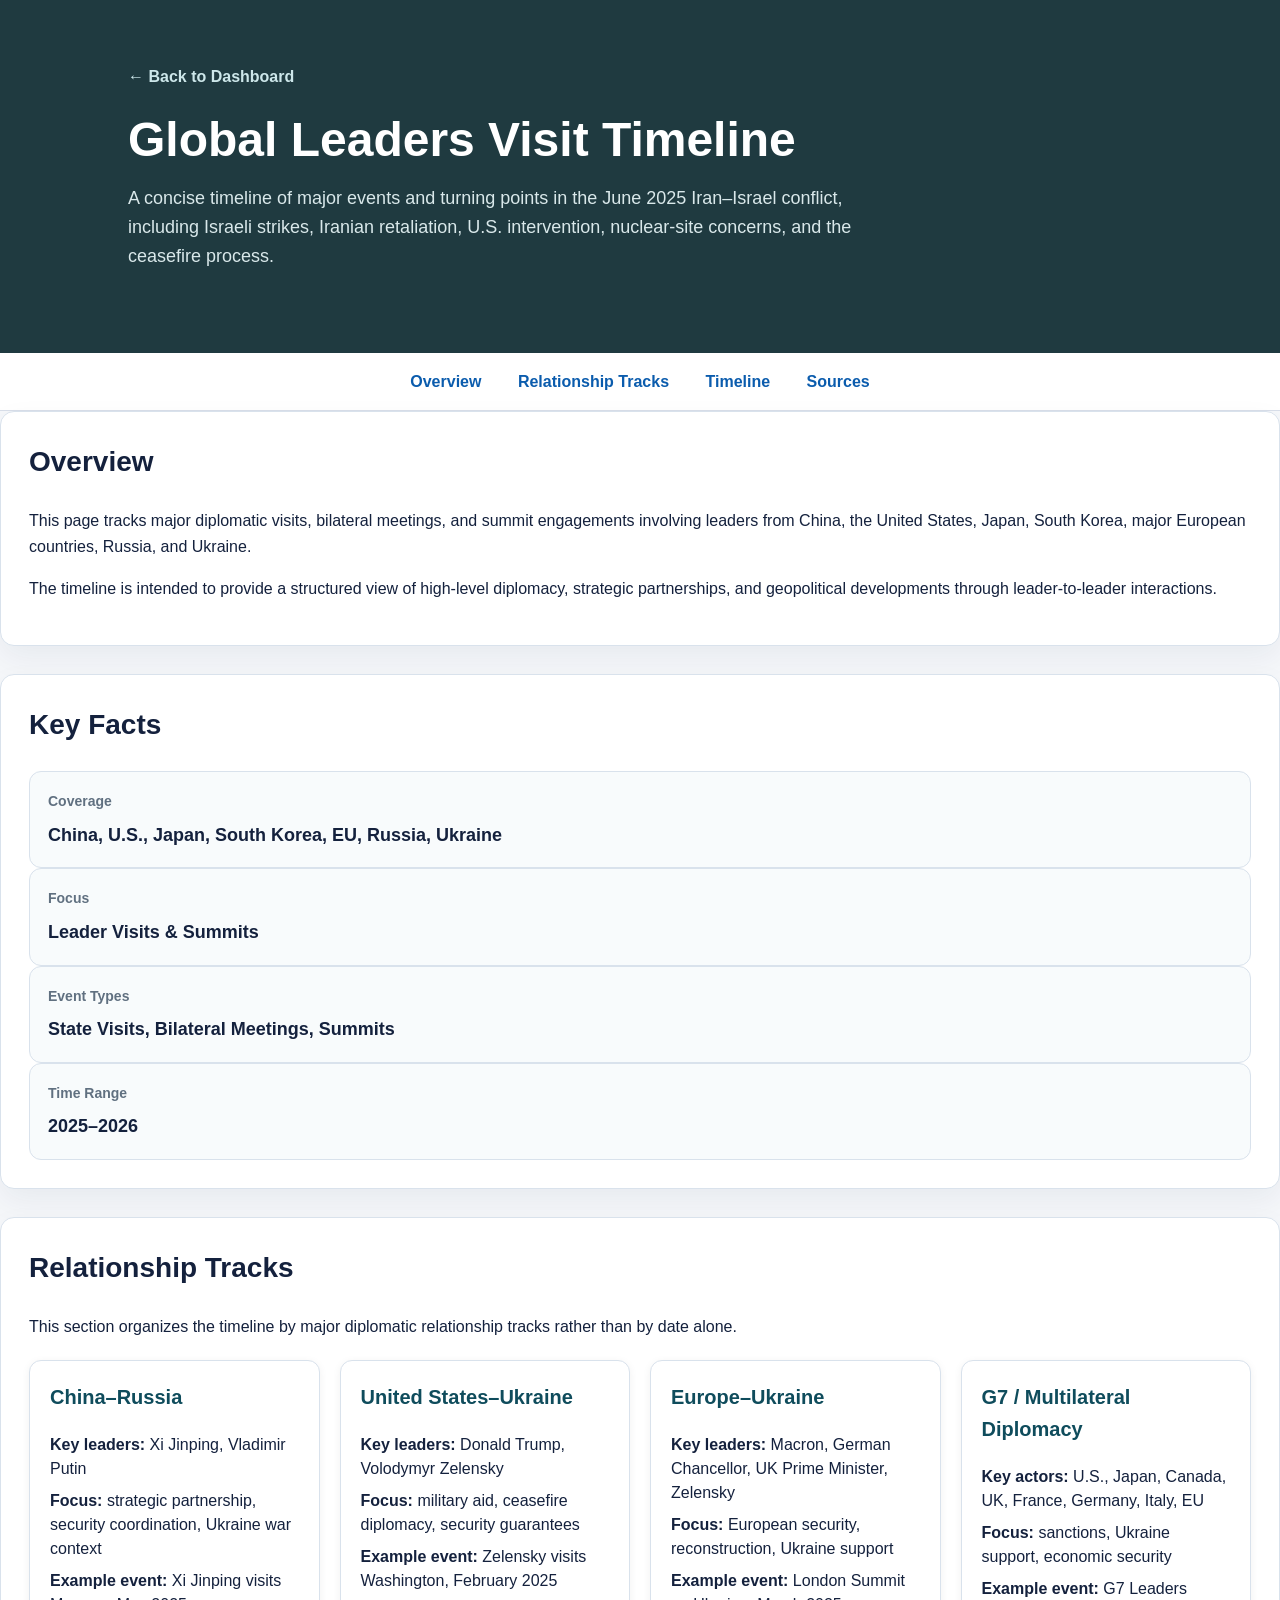
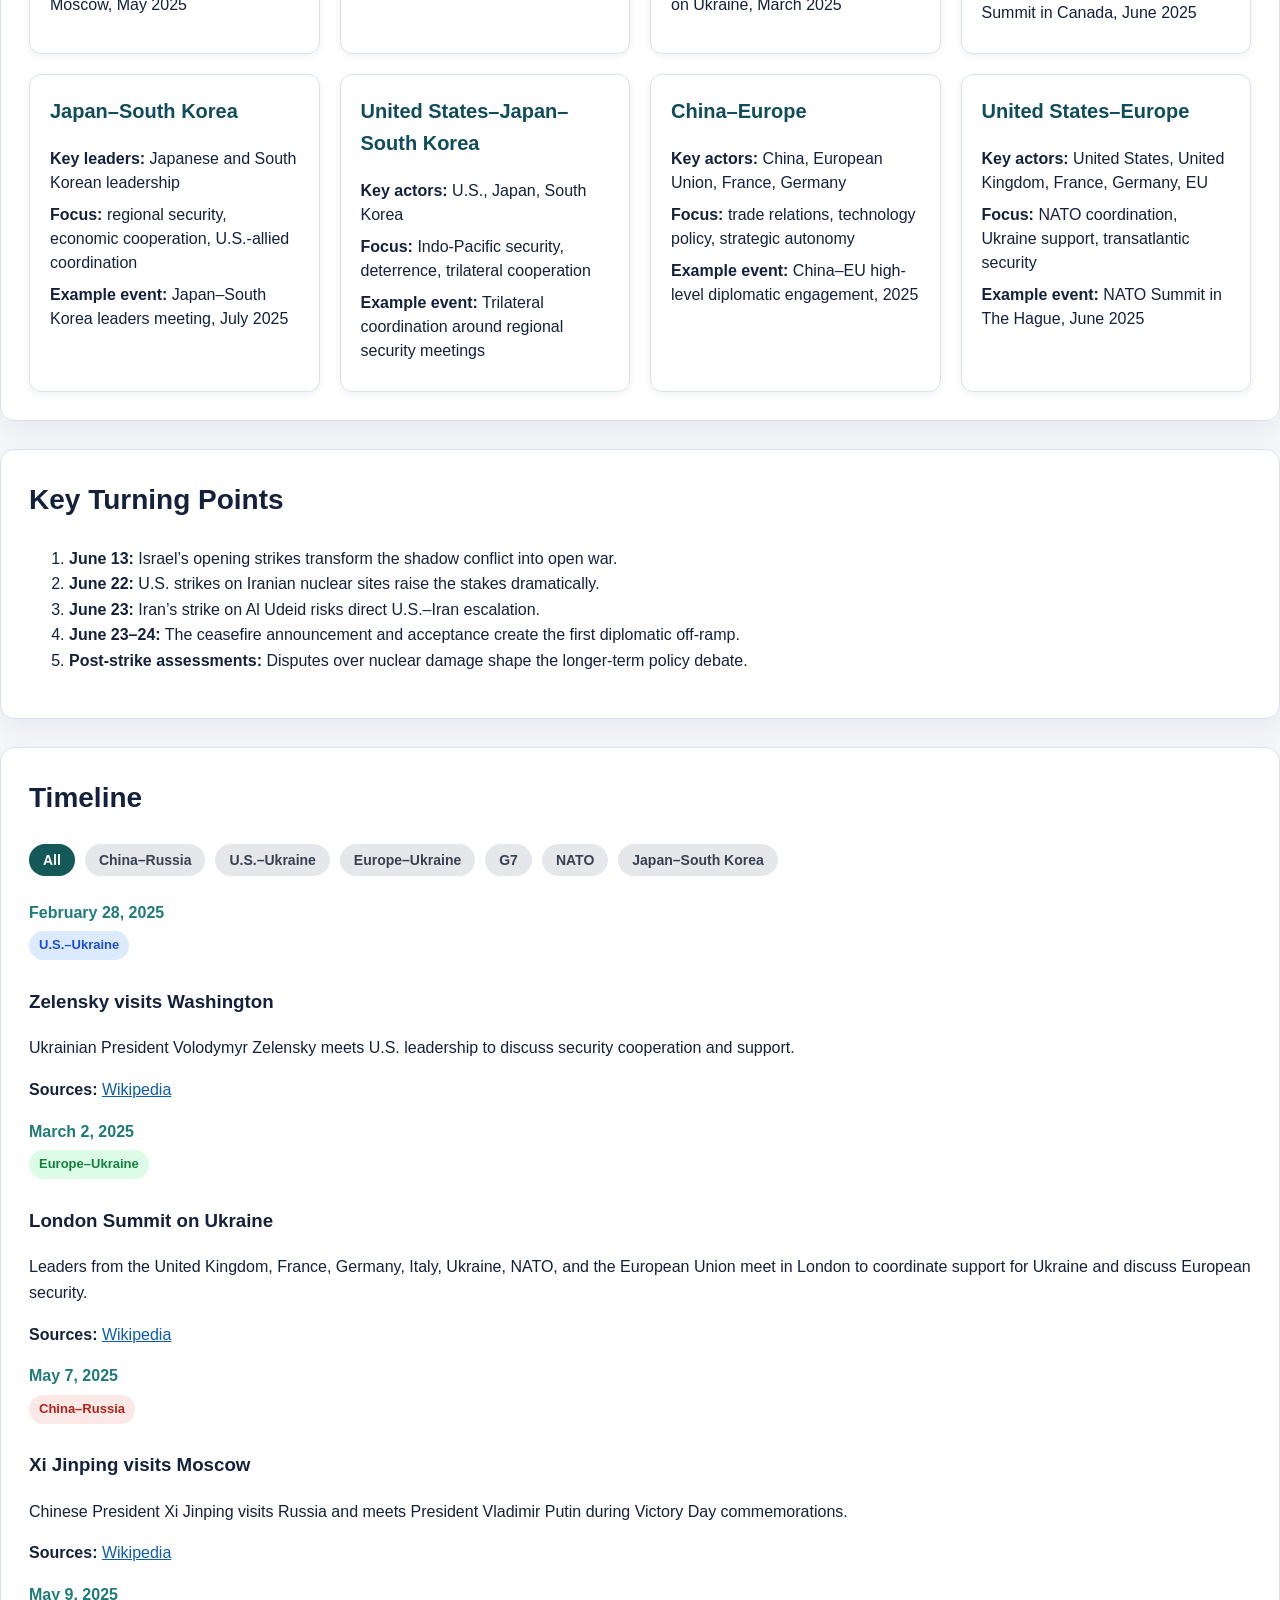
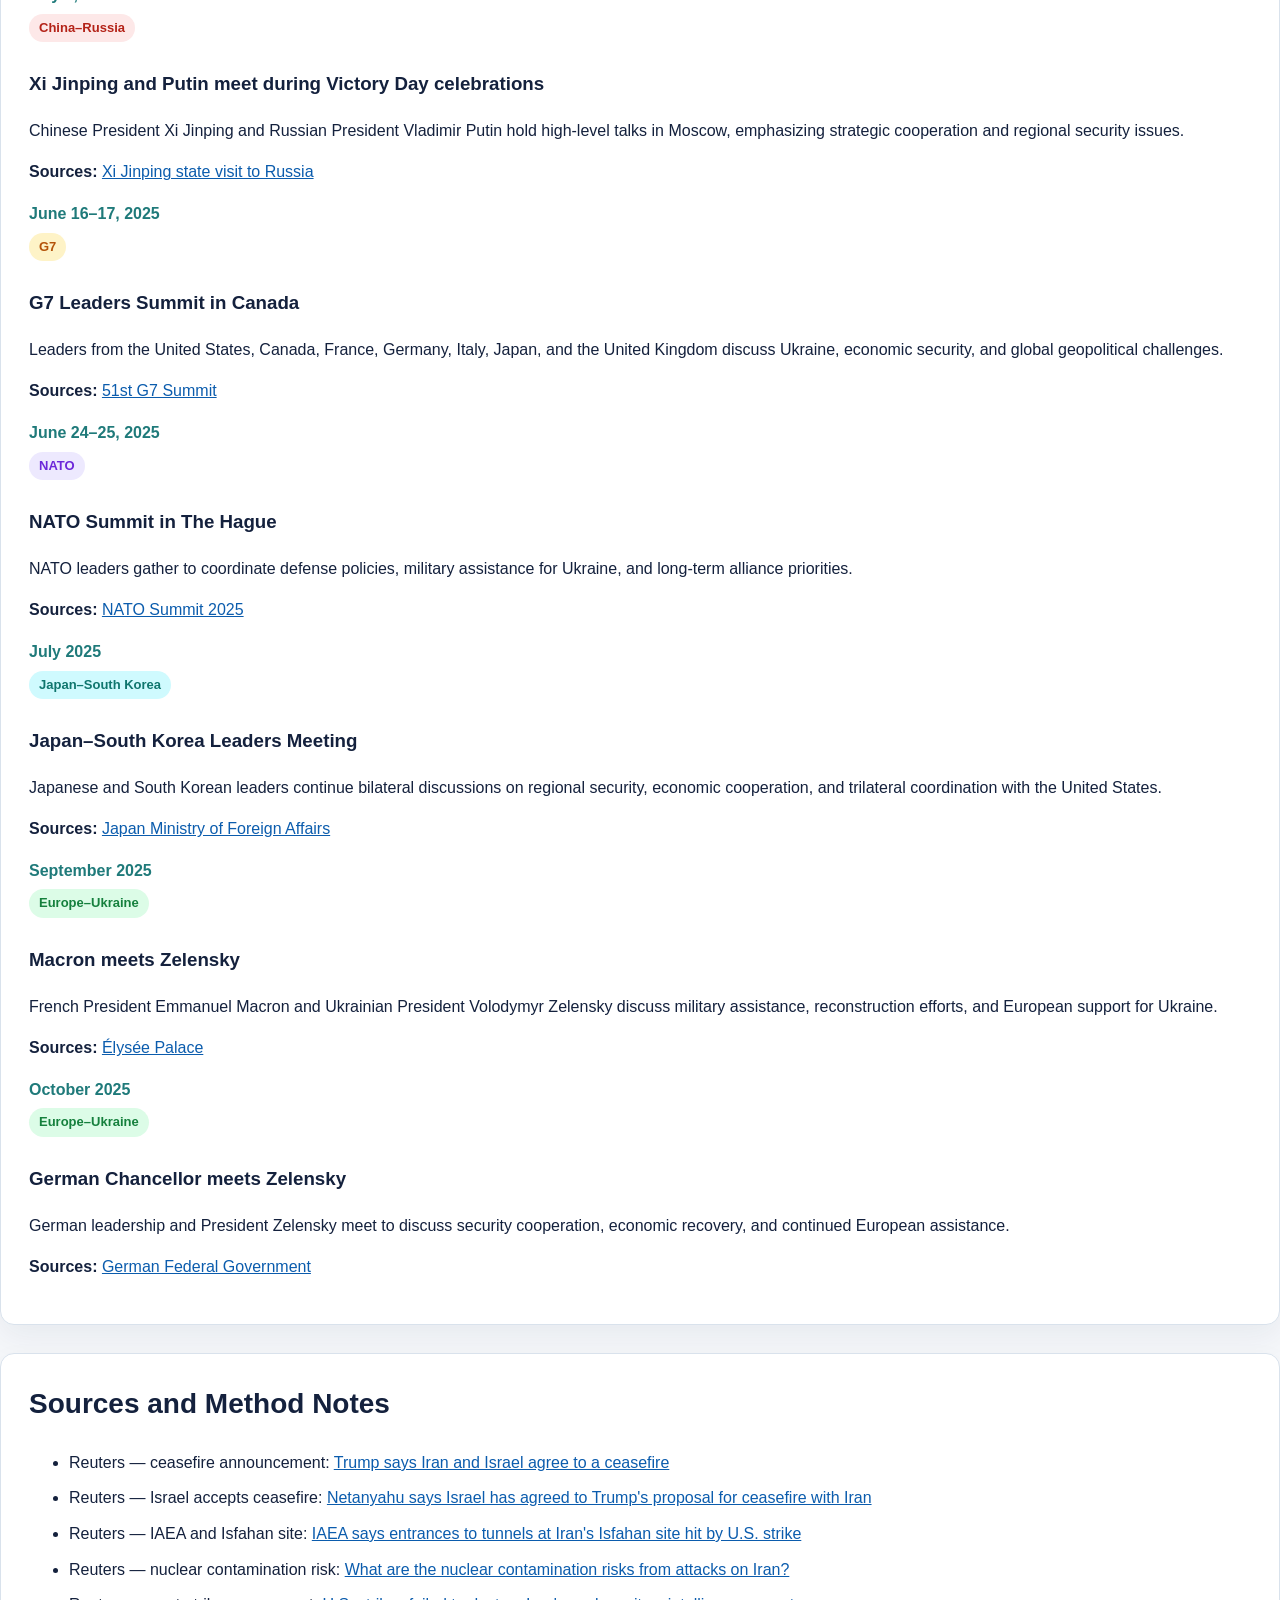
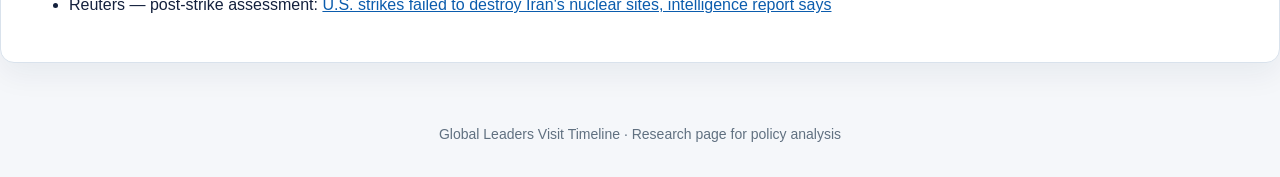
==== leaders-timeline.html @ 6781ee46 "Enhance leaders timeline with relationship tracks and filtering" ====
<!DOCTYPE html>
<html lang="en">
<head>
  <meta charset="UTF-8" />
  <meta name="viewport" content="width=device-width, initial-scale=1.0" />
  <title>Global Leaders Visit Timeline</title>
  <style>
    body {
      margin: 0;
      font-family: Arial, Helvetica, sans-serif;
      background: #f5f7fa;
      color: #14213d;
      line-height: 1.6;
    }

    header {
      background: #1f3a40;
      color: white;
      padding: 64px 10%;
    }

    header a {
      color: #cde7ea;
      text-decoration: none;
      font-weight: 700;
    }

    header h1 {
      font-size: 48px;
      margin: 24px 0 12px;
      line-height: 1.1;
    }

    header p {
      max-width: 780px;
      font-size: 18px;
      color: #d9e8ea;
    }

    <nav class="page-nav">
  <a href="#overview">Overview</a>
  <a href="#timeline">Timeline</a>
  <a href="#turning-points">Key Turning Points</a>
  <a href="#sources">Sources</a>
</nav>

    main {
      width: min(1100px, 90%);
      margin: 40px auto;
    }

    .section {
      background: white;
      border: 1px solid #d9e2ec;
      border-radius: 14px;
      padding: 28px;
      margin-bottom: 28px;
      box-shadow: 0 12px 30px rgba(20, 33, 61, 0.06);
    }

    h2 {
      margin-top: 0;
      font-size: 28px;
    }

    .timeline {
      display: grid;
      gap: 18px;
    }

    .event {
      border-left: 5px solid #1f7a7a;
      padding: 18px 20px;
      background: #f8fbfc;
      border-radius: 10px;
    }

    .event.turning-point {
      border-left-color: #c56b1d;
      background: #fff8f0;
    }

    .date {
      font-weight: 800;
      color: #1f7a7a;
      margin-bottom: 6px;
    }

    .event.turning-point .date {
      color: #a85010;
    }

    .tag {
      display: inline-block;
      margin-bottom: 8px;
      padding: 4px 10px;
      border-radius: 999px;
      background: #e5f2f2;
      color: #145858;
      font-size: 13px;
      font-weight: 700;
    }

    .tag.china-russia {
    background: #fde8e8;
    color: #b42318;
}

.tag.us-ukraine {
    background: #dbeafe;
    color: #1d4ed8;
}

.tag.europe-ukraine {
    background: #dcfce7;
    color: #15803d;
}

.tag.g7 {
    background: #fef3c7;
    color: #b45309;
}

.tag.nato {
    background: #ede9fe;
    color: #6d28d9;
}

.tag.japan-korea {
    background: #cffafe;
    color: #0f766e;
}

.timeline-filters {
    display: flex;
    flex-wrap: wrap;
    gap: 10px;
    margin-bottom: 24px;
}

.filter-btn {
    border: none;
    cursor: pointer;
    padding: 8px 14px;
    border-radius: 999px;
    font-size: 14px;
    font-weight: 600;
    background: #e5e7eb;
    color: #374151;
    transition: all 0.2s ease;
}

.filter-btn:hover {
    background: #d1d5db;
}

.filter-btn.active {
    background: #145858;
    color: white;
}

    .turning-point .tag {
      background: #fde8cf;
      color: #8a430a;
    }

    a {
      color: #0b5cad;
    }

    .sources li {
      margin-bottom: 10px;
    }
  
    .page-nav {
    background: white;
    padding: 16px 32px;
    text-align: center;
    border-bottom: 1px solid #d8dee9;
    }

    .page-nav a {
    margin: 0 16px;
    color: #0b5cad;
    font-weight: 600;
    text-decoration: none;
    }

    .page-nav a:hover {
    text-decoration: underline;
    }

    .track-grid {
  display: grid;
  grid-template-columns: repeat(auto-fit, minmax(280px, 1fr));
  gap: 20px;
  margin-top: 20px;
}

.track-card {
  background: #ffffff;
  border: 1px solid #d9e2ec;
  border-radius: 12px;
  padding: 20px;
  box-shadow: 0 2px 8px rgba(0, 0, 0, 0.06);
}

.track-card h3 {
  margin-top: 0;
  color: #0f4c5c;
  font-size: 20px;
}

.track-card p {
  margin: 8px 0;
  line-height: 1.5;
}

    footer {
      text-align: center;
      padding: 32px;
      color: #607080;
      font-size: 14px;
    }

    .facts-grid {
  display: grid;
  grid-template-columns: repeat(auto-fit, minmax(220px, 1fr));
  gap: 16px;
}

.fact-card {
  background: #f8fbfc;
  border: 1px solid #d9e2ec;
  border-radius: 12px;
  padding: 18px;
}

.fact-card span {
  display: block;
  color: #607080;
  font-size: 14px;
  font-weight: 700;
  margin-bottom: 8px;
}

.fact-card strong {
  font-size: 18px;
  color: #14213d;
}
  </style>
</head>
<body>
  <header>
    <a href="index.html">← Back to Dashboard</a>
    <h1>Global Leaders Visit Timeline</h1>
    <p>
      A concise timeline of major events and turning points in the June 2025 Iran–Israel conflict,
      including Israeli strikes, Iranian retaliation, U.S. intervention, nuclear-site concerns,
      and the ceasefire process.
    </p>
  </header>

  <nav class="page-nav">
    <a href="#overview">Overview</a>
    <a href="#relationship-tracks">Relationship Tracks</a>
    <a href="#timeline">Timeline</a>
    <a href="#sources">Sources</a>
</nav>

  <main>
    <section id="overview" class="section">
      <h2>Overview</h2>
      <p>
        This page tracks major diplomatic visits, bilateral meetings, and summit engagements involving leaders from China, the United States, Japan, South Korea, major European countries, Russia, and Ukraine.
        </p>
        
        <p>
        The timeline is intended to provide a structured view of high-level diplomacy, strategic partnerships, and geopolitical developments through leader-to-leader interactions.
        </p>
    </section>
    
    <section class="section">
        <h2>Key Facts</h2>
      
        <div class="fact-card">
          <span>Coverage</span>
          <strong>China, U.S., Japan, South Korea, EU, Russia, Ukraine</strong>
        </div>
        
        <div class="fact-card">
          <span>Focus</span>
          <strong>Leader Visits & Summits</strong>
        </div>
        
        <div class="fact-card">
          <span>Event Types</span>
          <strong>State Visits, Bilateral Meetings, Summits</strong>
        </div>
        
        <div class="fact-card">
          <span>Time Range</span>
          <strong>2025–2026</strong>
        </div>
      
        </div>
      </section>

      <section class="section" id="relationship-tracks">
        <h2>Relationship Tracks</h2>
        <p>
          This section organizes the timeline by major diplomatic relationship tracks rather than by date alone.
        </p>
      
        <div class="track-grid">
          <div class="track-card">
            <h3>China–Russia</h3>
            <p><strong>Key leaders:</strong> Xi Jinping, Vladimir Putin</p>
            <p><strong>Focus:</strong> strategic partnership, security coordination, Ukraine war context</p>
            <p><strong>Example event:</strong> Xi Jinping visits Moscow, May 2025</p>
          </div>
      
          <div class="track-card">
            <h3>United States–Ukraine</h3>
            <p><strong>Key leaders:</strong> Donald Trump, Volodymyr Zelensky</p>
            <p><strong>Focus:</strong> military aid, ceasefire diplomacy, security guarantees</p>
            <p><strong>Example event:</strong> Zelensky visits Washington, February 2025</p>
          </div>
      
          <div class="track-card">
            <h3>Europe–Ukraine</h3>
            <p><strong>Key leaders:</strong> Macron, German Chancellor, UK Prime Minister, Zelensky</p>
            <p><strong>Focus:</strong> European security, reconstruction, Ukraine support</p>
            <p><strong>Example event:</strong> London Summit on Ukraine, March 2025</p>
          </div>
      
          <div class="track-card">
            <h3>G7 / Multilateral Diplomacy</h3>
            <p><strong>Key actors:</strong> U.S., Japan, Canada, UK, France, Germany, Italy, EU</p>
            <p><strong>Focus:</strong> sanctions, Ukraine support, economic security</p>
            <p><strong>Example event:</strong> G7 Leaders Summit in Canada, June 2025</p>
          </div>
      
          <div class="track-card">
            <h3>Japan–South Korea</h3>
            <p><strong>Key leaders:</strong> Japanese and South Korean leadership</p>
            <p><strong>Focus:</strong> regional security, economic cooperation, U.S.-allied coordination</p>
            <p><strong>Example event:</strong> Japan–South Korea leaders meeting, July 2025</p>
          </div>
      
          <div class="track-card">
            <h3>United States–Japan–South Korea</h3>
            <p><strong>Key actors:</strong> U.S., Japan, South Korea</p>
            <p><strong>Focus:</strong> Indo-Pacific security, deterrence, trilateral cooperation</p>
            <p><strong>Example event:</strong> Trilateral coordination around regional security meetings</p>
          </div>

          <div class="track-card">
            <h3>China–Europe</h3>
            <p><strong>Key actors:</strong> China, European Union, France, Germany</p>
            <p><strong>Focus:</strong> trade relations, technology policy, strategic autonomy</p>
            <p><strong>Example event:</strong> China–EU high-level diplomatic engagement, 2025</p>
          </div>

          <div class="track-card">
            <h3>United States–Europe</h3>
            <p><strong>Key actors:</strong> United States, United Kingdom, France, Germany, EU</p>
            <p><strong>Focus:</strong> NATO coordination, Ukraine support, transatlantic security</p>
            <p><strong>Example event:</strong> NATO Summit in The Hague, June 2025</p>
          </div>
        </div>
      </section>
      
      <section id="turning-points" class="section">
        <h2>Key Turning Points</h2>
        <ol>
          <li><strong>June 13:</strong> Israel’s opening strikes transform the shadow conflict into open war.</li>
          <li><strong>June 22:</strong> U.S. strikes on Iranian nuclear sites raise the stakes dramatically.</li>
          <li><strong>June 23:</strong> Iran’s strike on Al Udeid risks direct U.S.–Iran escalation.</li>
          <li><strong>June 23–24:</strong> The ceasefire announcement and acceptance create the first diplomatic off-ramp.</li>
          <li><strong>Post-strike assessments:</strong> Disputes over nuclear damage shape the longer-term policy debate.</li>
        </ol>
      </section>

    <section id="timeline" class="section">
      <h2>Timeline</h2>
      <div class="timeline-filters">
        <button class="filter-btn active" data-filter="all">All</button>
        <button class="filter-btn" data-filter="china-russia">China–Russia</button>
        <button class="filter-btn" data-filter="us-ukraine">U.S.–Ukraine</button>
        <button class="filter-btn" data-filter="europe-ukraine">Europe–Ukraine</button>
        <button class="filter-btn" data-filter="g7">G7</button>
        <button class="filter-btn" data-filter="nato">NATO</button>
        <button class="filter-btn" data-filter="japan-korea">Japan–South Korea</button>
    </div>
      <div class="timeline-item" data-track="us-ukraine">
        <div class="date">February 28, 2025</div>
        <span class="tag us-ukraine">U.S.–Ukraine</span>
        <h3>Zelensky visits Washington</h3>
        <p>
          Ukrainian President Volodymyr Zelensky meets U.S. leadership to discuss security cooperation and support.
        </p>
        <p class="source">
          <strong>Sources:</strong>
          <a href="https://en.wikipedia.org/wiki/2025_Trump%E2%80%93Zelenskyy_Oval_Office_meeting" target="_blank" rel="noopener noreferrer">Wikipedia</a>
        </p>
      </div>

      <div class="timeline-item" data-track="europe-ukraine">
        <div class="date">March 2, 2025</div>
        <span class="tag europe-ukraine">Europe–Ukraine</span>
        <h3>London Summit on Ukraine</h3>
        <p>
            Leaders from the United Kingdom, France, Germany, Italy, Ukraine, NATO, and the European Union meet in London to coordinate support for Ukraine and discuss European security.
        </p>
        <p class="source">
          <strong>Sources:</strong>
          <a href="https://en.wikipedia.org/wiki/2025_London_Summit_on_Ukraine" target="_blank" rel="noopener noreferrer">Wikipedia</a>
        </p>
    </div>

    <div class="timeline-item" data-track="china-russia">
        <div class="date">May 7, 2025</div>
        <span class="tag china-russia">China–Russia</span>
        <h3>Xi Jinping visits Moscow</h3>
        <p>
          Chinese President Xi Jinping visits Russia and meets President Vladimir Putin during Victory Day commemorations.
        </p>
        <p class="source">
          <strong>Sources:</strong>
          <a href="https://en.wikipedia.org/wiki/2025_state_visit_by_Xi_Jinping_to_Russia" target="_blank" rel="noopener noreferrer">Wikipedia</a>
        </p>
    </div>
    
    <div class="timeline-item" data-track="china-russia">
        <div class="date">May 9, 2025</div>
        <span class="tag china-russia">China–Russia</span>
        <h3>Xi Jinping and Putin meet during Victory Day celebrations</h3>
        <p>
            Chinese President Xi Jinping and Russian President Vladimir Putin hold high-level talks in Moscow, emphasizing strategic cooperation and regional security issues.
        </p>
        <p class="source">
          <strong>Sources:</strong>
          <a href="https://en.wikipedia.org/wiki/2025_state_visit_by_Xi_Jinping_to_Russia" target="_blank" rel="noopener noreferrer">Xi Jinping state visit to Russia</a>
        </p>
    </div>
    
    <div class="timeline-item" data-track="g7">
        <div class="date">June 16–17, 2025</div>
        <span class="tag g7">G7</span>
        <h3>G7 Leaders Summit in Canada</h3>
        <p>
            Leaders from the United States, Canada, France, Germany, Italy, Japan, and the United Kingdom discuss Ukraine, economic security, and global geopolitical challenges.
        </p>
        <p class="source">
          <strong>Sources:</strong>
          <a href="https://en.wikipedia.org/wiki/51st_G7_summit" target="_blank" rel="noopener noreferrer">51st G7 Summit</a>
        </p>
    </div>
    
    <div class="timeline-item" data-track="nato">
        <div class="date">June 24–25, 2025</div>
        <span class="tag nato">NATO</span>
        <h3>NATO Summit in The Hague</h3>
        <p>
            NATO leaders gather to coordinate defense policies, military assistance for Ukraine, and long-term alliance priorities.
        </p>
        <p class="source">
          <strong>Sources:</strong>
          <a href="https://www.nato.int/cps/en/natohq/events_232412.htm" target="_blank" rel="noopener noreferrer">NATO Summit 2025</a>
        </p>
    </div>
    
    <div class="timeline-item" data-track="japan-korea">
        <div class="date">July 2025</div>
        <span class="tag japan-korea">Japan–South Korea</span>
        <h3>Japan–South Korea Leaders Meeting</h3>
        <p>
            Japanese and South Korean leaders continue bilateral discussions on regional security, economic cooperation, and trilateral coordination with the United States.
        </p>
        <p class="source">
          <strong>Sources:</strong>
          <a href="https://www.mofa.go.jp/" target="_blank" rel="noopener noreferrer">Japan Ministry of Foreign Affairs</a>
        </p>
    </div>
    
    <div class="timeline-item" data-track="europe-ukraine">
        <div class="date">September 2025</div>
        <span class="tag europe-ukraine">Europe–Ukraine</span>
        <h3>Macron meets Zelensky</h3>
        <p>
            French President Emmanuel Macron and Ukrainian President Volodymyr Zelensky discuss military assistance, reconstruction efforts, and European support for Ukraine.
        </p>
        <p class="source">
          <strong>Sources:</strong>
          <a href="https://www.elysee.fr/en/" target="_blank" rel="noopener noreferrer">Élysée Palace</a>
        </p>
    </div>
    
    <div class="timeline-item" data-track="europe-ukraine">
        <div class="date">October 2025</div>
        <span class="tag europe-ukraine">Europe–Ukraine</span>
        <h3>German Chancellor meets Zelensky</h3>
        <p>
            German leadership and President Zelensky meet to discuss security cooperation, economic recovery, and continued European assistance.
        </p>
        <p class="source">
          <strong>Sources:</strong>
          <a href="https://www.bundesregierung.de/breg-en" target="_blank" rel="noopener noreferrer">German Federal Government</a>
        </p>
    </div>
    </section>

    <section id="sources" class="section">
      <h2>Sources and Method Notes</h2>
      <ul class="sources">
        <li>
          Reuters — ceasefire announcement:
          <a href="https://www.reuters.com/world/middle-east/trump-says-iran-israel-agree-ceasefire-2025-06-23/" target="_blank" rel="noopener noreferrer">
            Trump says Iran and Israel agree to a ceasefire
          </a>
        </li>
        <li>
          Reuters — Israel accepts ceasefire:
          <a href="https://www.reuters.com/world/middle-east/netanyahu-says-israel-has-agreed-trumps-proposal-ceasefire-with-iran-2025-06-24/" target="_blank" rel="noopener noreferrer">
            Netanyahu says Israel has agreed to Trump's proposal for ceasefire with Iran
          </a>
        </li>
        <li>
          Reuters — IAEA and Isfahan site:
          <a href="https://www.reuters.com/world/middle-east/iaea-says-entrances-tunnels-irans-isfahan-site-hit-by-us-strike-2025-06-22/" target="_blank" rel="noopener noreferrer">
            IAEA says entrances to tunnels at Iran's Isfahan site hit by U.S. strike
          </a>
        </li>
        <li>
          Reuters — nuclear contamination risk:
          <a href="https://www.reuters.com/world/middle-east/what-are-nuclear-contamination-risks-attacks-iran-2025-06-22/" target="_blank" rel="noopener noreferrer">
            What are the nuclear contamination risks from attacks on Iran?
          </a>
        </li>
        <li>
          Reuters — post-strike assessment:
          <a href="https://www.reuters.com/world/middle-east/trump-announces-israel-iran-ceasefire-2025-06-23/" target="_blank" rel="noopener noreferrer">
            U.S. strikes failed to destroy Iran's nuclear sites, intelligence report says
          </a>
        </li>
      </ul>
    </section>
  </main>

  <footer>
    Global Leaders Visit Timeline · Research page for policy analysis
  </footer>
  <script>
    const filterButtons = document.querySelectorAll(".filter-btn");
    const timelineItems = document.querySelectorAll(".timeline-item");
    
    filterButtons.forEach(button => {
        button.addEventListener("click", () => {
    
            filterButtons.forEach(btn => {
                btn.classList.remove("active");
            });
    
            button.classList.add("active");
    
            const filter = button.dataset.filter;
    
            timelineItems.forEach(item => {
    
                if (
                    filter === "all" ||
                    item.dataset.track === filter
                ) {
                    item.style.display = "block";
                } else {
                    item.style.display = "none";
                }
    
            });
        });
    });
    </script>
</body>
</html>
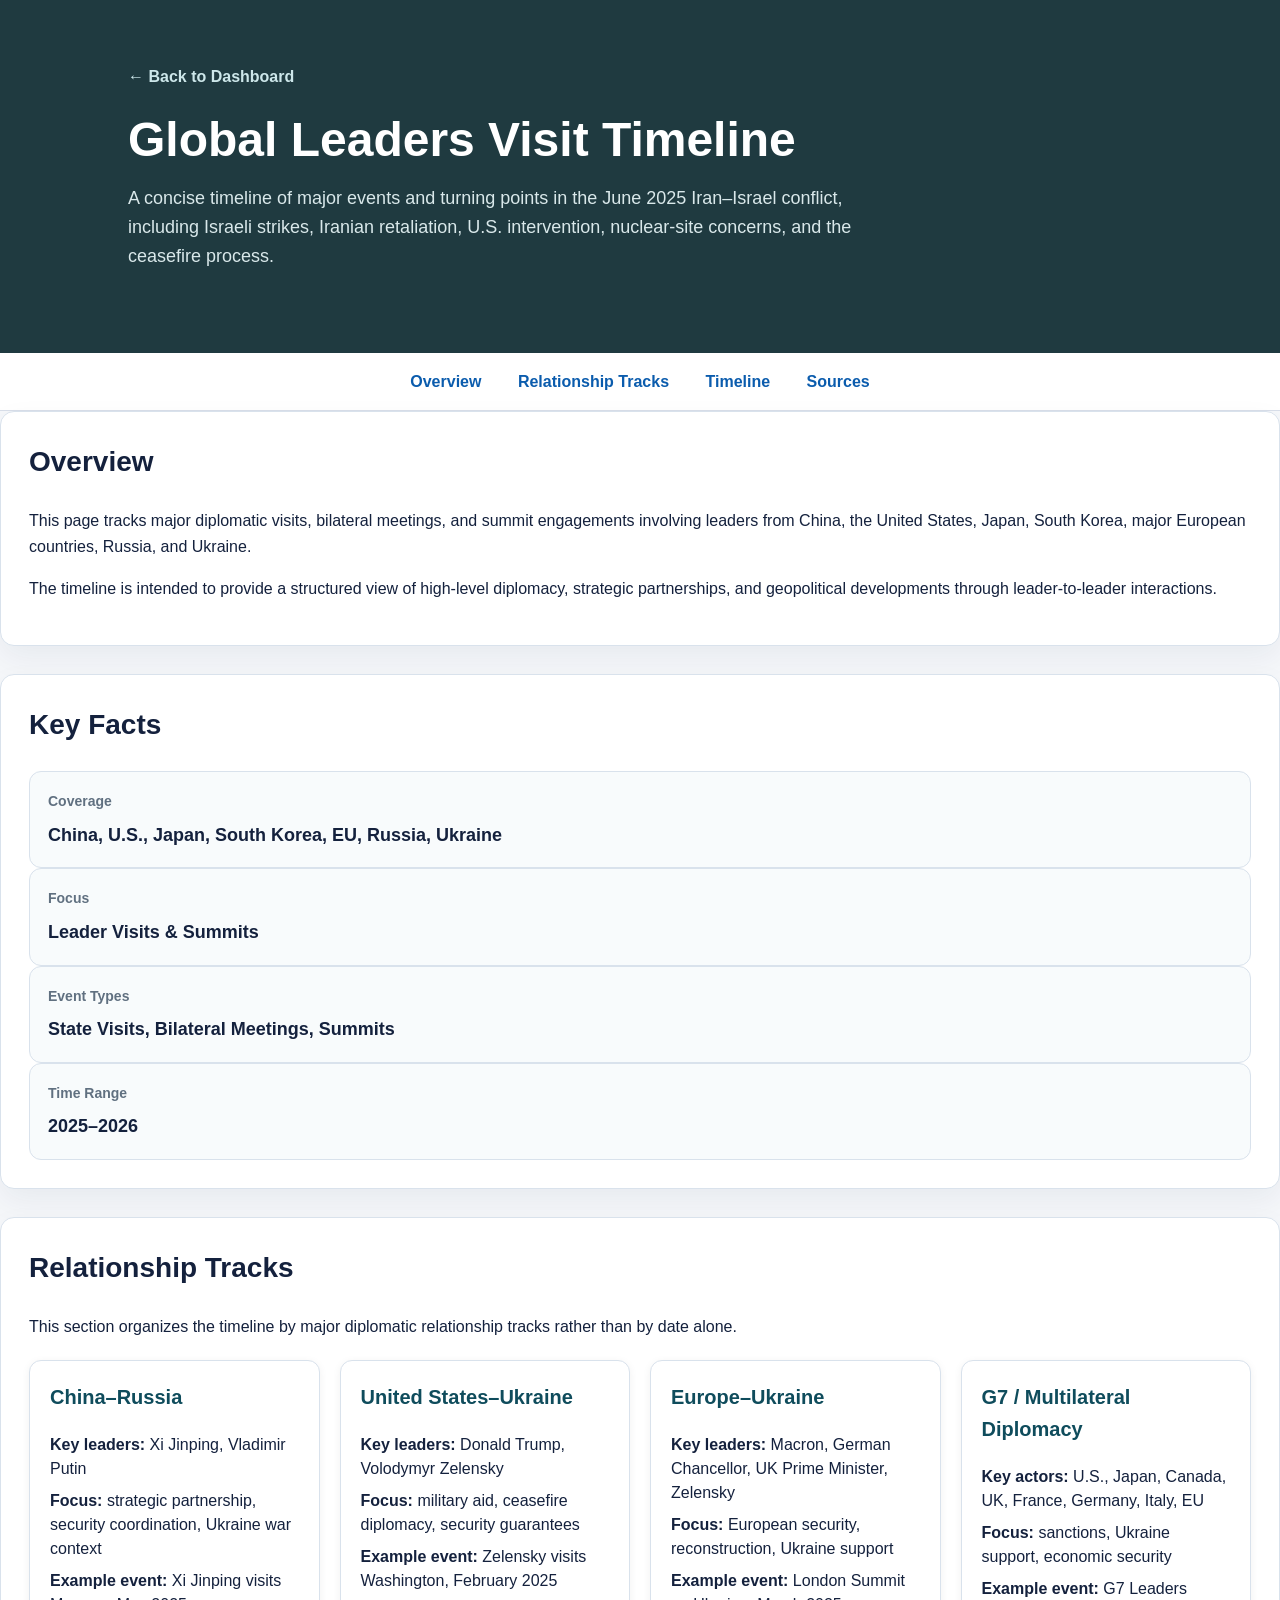
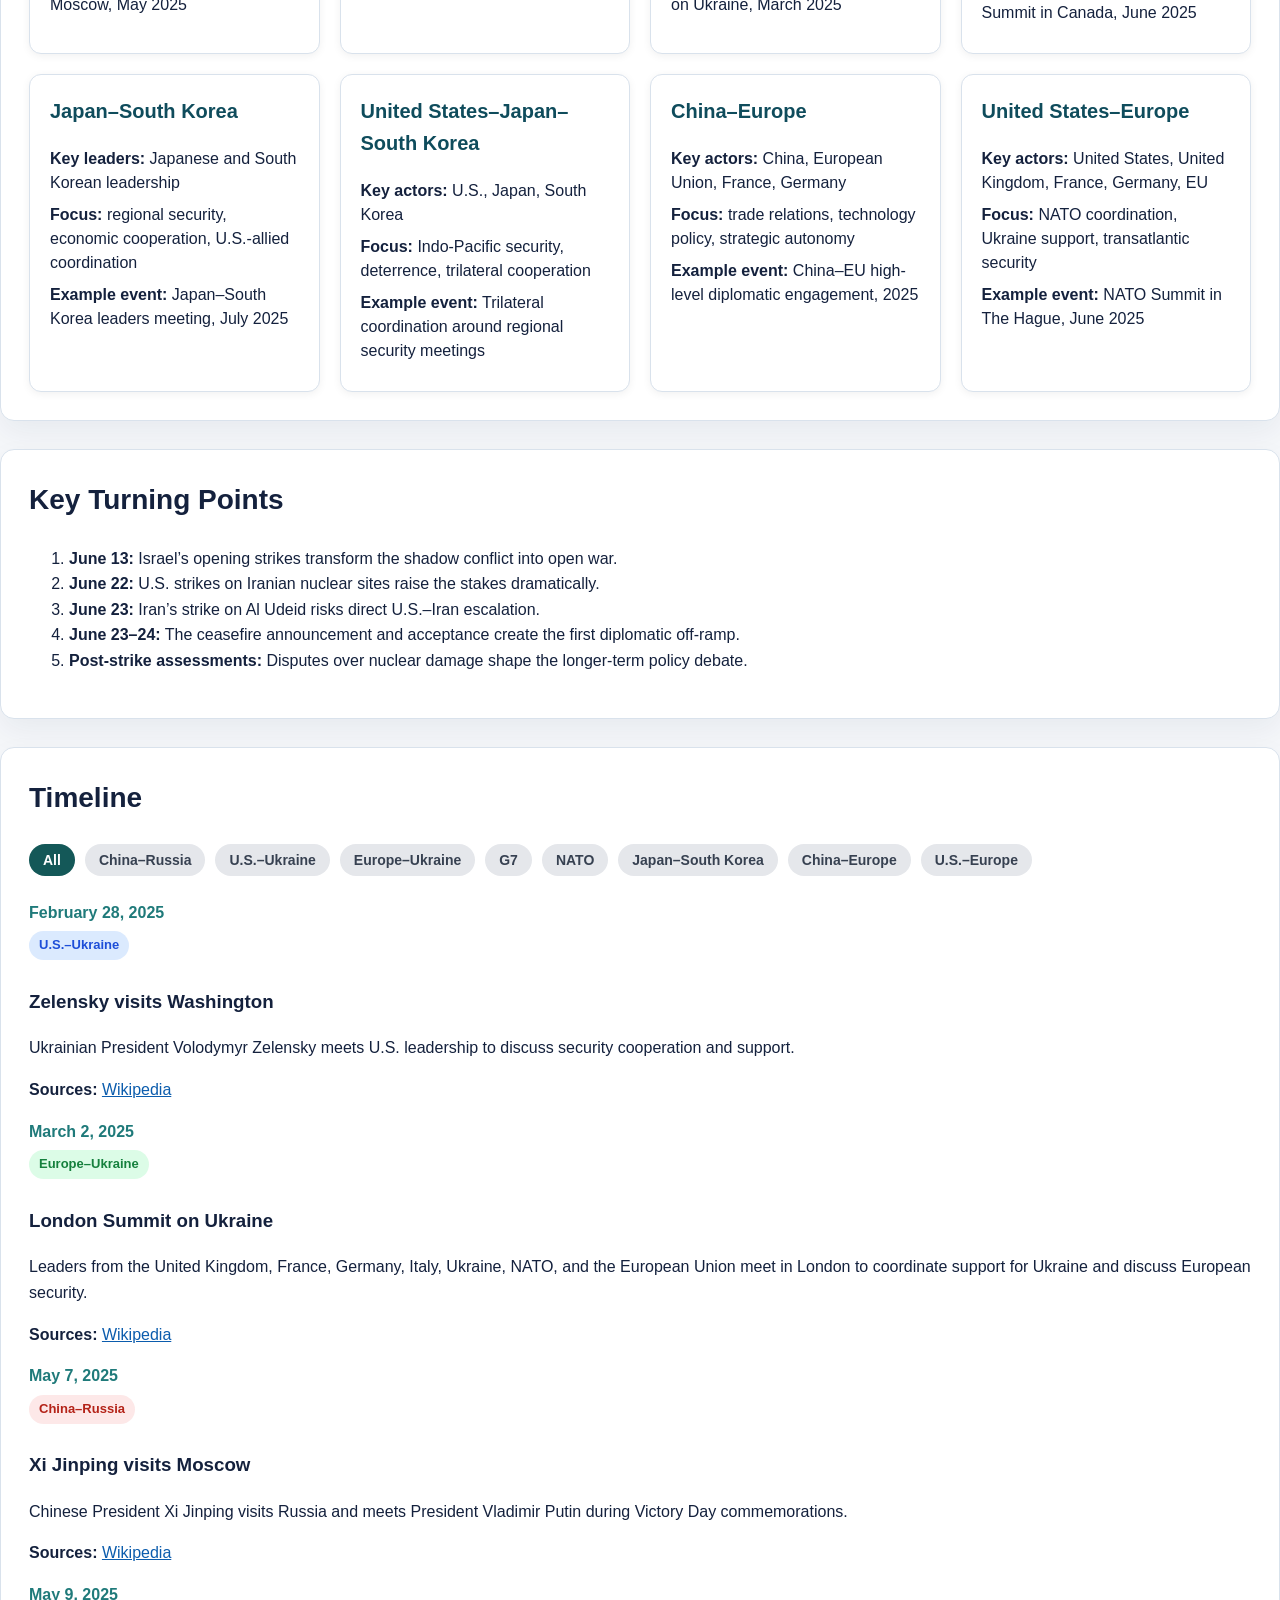
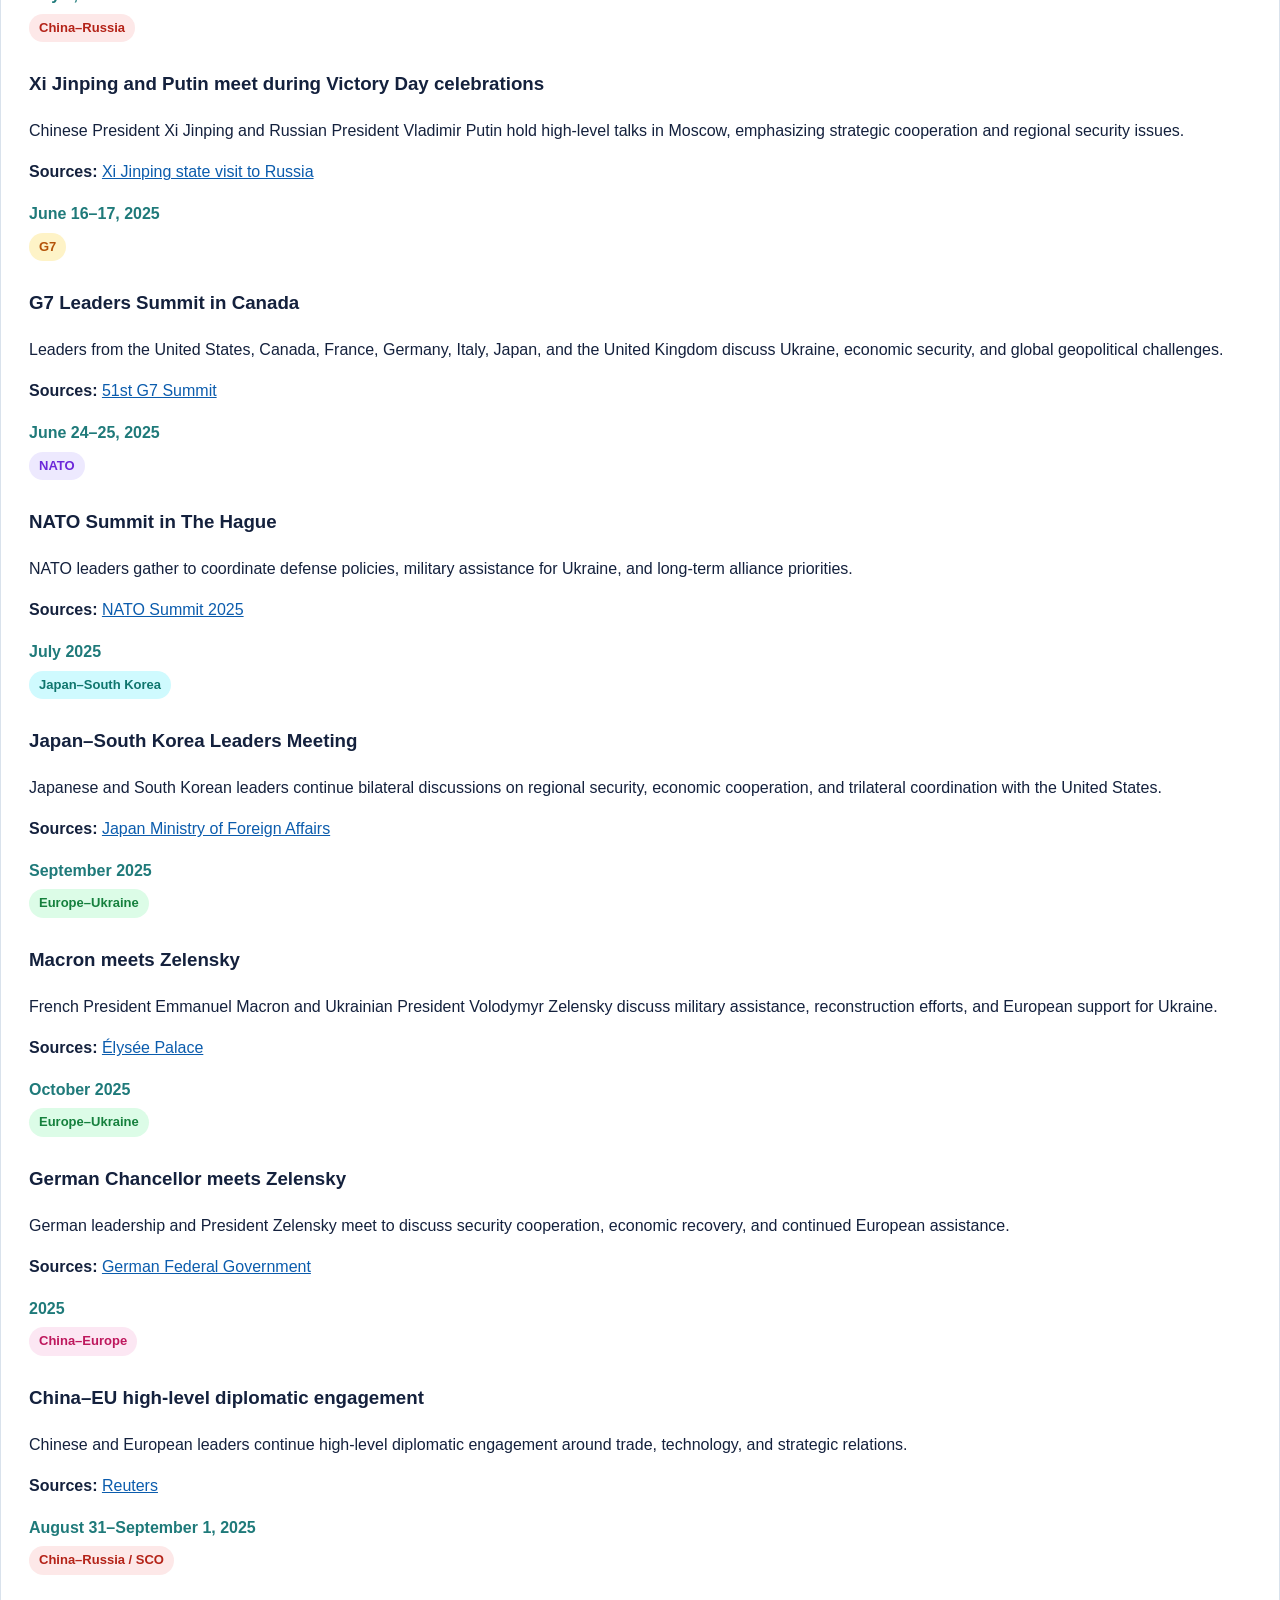
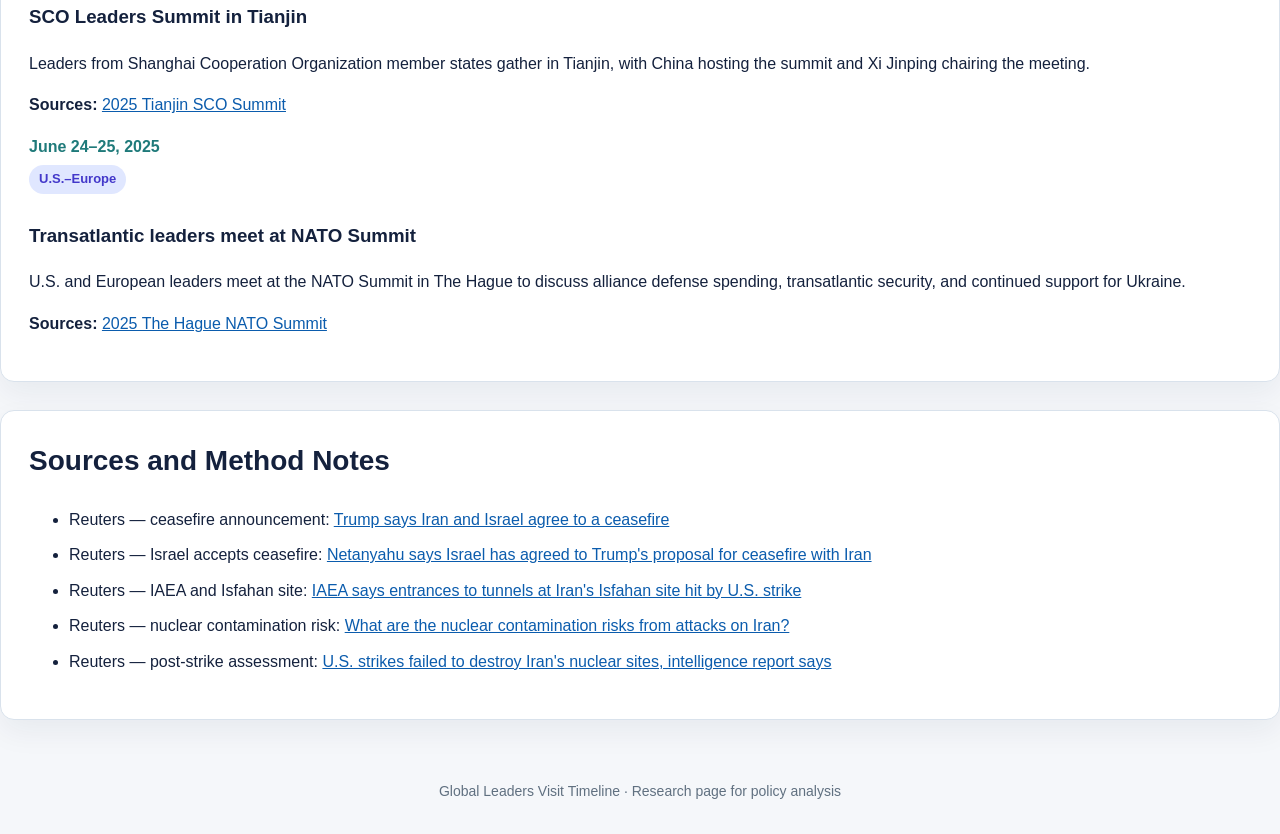
==== commit f91e5134: "Expand leaders timeline filters and events" ====
--- a/leaders-timeline.html
+++ b/leaders-timeline.html
@@ -129,6 +129,16 @@
 .tag.japan-korea {
     background: #cffafe;
     color: #0f766e;
+}
+
+.tag.china-europe {
+    background: #fce7f3;
+    color: #be185d;
+}
+
+.tag.us-europe {
+    background: #e0e7ff;
+    color: #4338ca;
 }
 
 .timeline-filters {
@@ -392,6 +402,8 @@
         <button class="filter-btn" data-filter="g7">G7</button>
         <button class="filter-btn" data-filter="nato">NATO</button>
         <button class="filter-btn" data-filter="japan-korea">Japan–South Korea</button>
+        <button class="filter-btn" data-filter="china-europe">China–Europe</button>
+        <button class="filter-btn" data-filter="us-europe">U.S.–Europe</button>
     </div>
       <div class="timeline-item" data-track="us-ukraine">
         <div class="date">February 28, 2025</div>
@@ -508,6 +520,45 @@
           <strong>Sources:</strong>
           <a href="https://www.bundesregierung.de/breg-en" target="_blank" rel="noopener noreferrer">German Federal Government</a>
         </p>
+    </div>
+
+    <div class="timeline-item" data-track="china-europe">
+      <div class="date">2025</div>
+      <span class="tag china-europe">China–Europe</span>
+      <h3>China–EU high-level diplomatic engagement</h3>
+      <p>
+        Chinese and European leaders continue high-level diplomatic engagement around trade, technology, and strategic relations.
+      </p>
+      <p class="source">
+        <strong>Sources:</strong>
+        <a href="https://www.reuters.com/world/china/" target="_blank" rel="noopener noreferrer">Reuters</a>
+      </p>
+    </div>
+    
+    <div class="timeline-item" data-track="china-russia">
+      <div class="date">August 31–September 1, 2025</div>
+      <span class="tag china-russia">China–Russia / SCO</span>
+      <h3>SCO Leaders Summit in Tianjin</h3>
+      <p>
+        Leaders from Shanghai Cooperation Organization member states gather in Tianjin, with China hosting the summit and Xi Jinping chairing the meeting.
+      </p>
+      <p class="source">
+        <strong>Sources:</strong>
+        <a href="https://en.wikipedia.org/wiki/2025_Tianjin_SCO_summit" target="_blank" rel="noopener noreferrer">2025 Tianjin SCO Summit</a>
+      </p>
+    </div>
+    
+    <div class="timeline-item" data-track="us-europe">
+      <div class="date">June 24–25, 2025</div>
+      <span class="tag us-europe">U.S.–Europe</span>
+      <h3>Transatlantic leaders meet at NATO Summit</h3>
+      <p>
+        U.S. and European leaders meet at the NATO Summit in The Hague to discuss alliance defense spending, transatlantic security, and continued support for Ukraine.
+      </p>
+      <p class="source">
+        <strong>Sources:</strong>
+        <a href="https://en.wikipedia.org/wiki/2025_The_Hague_NATO_summit" target="_blank" rel="noopener noreferrer">2025 The Hague NATO Summit</a>
+      </p>
     </div>
     </section>
 
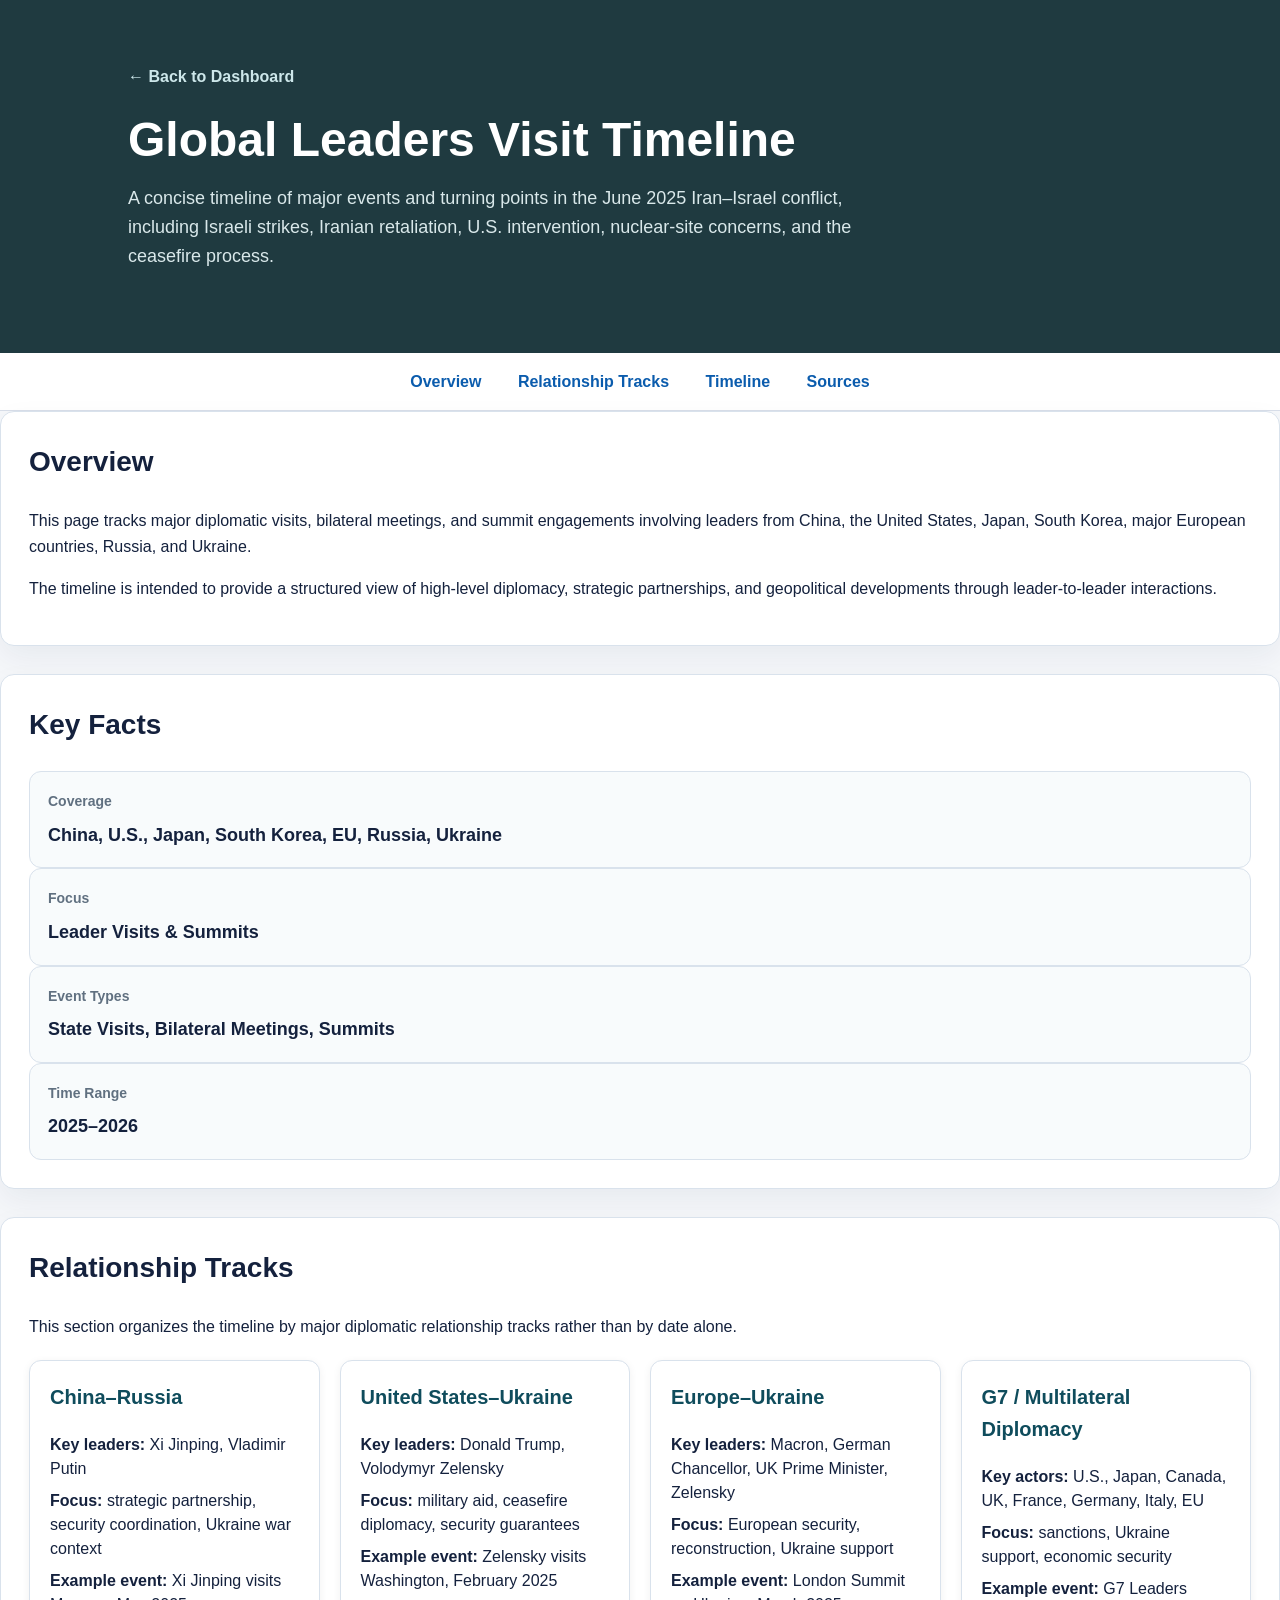
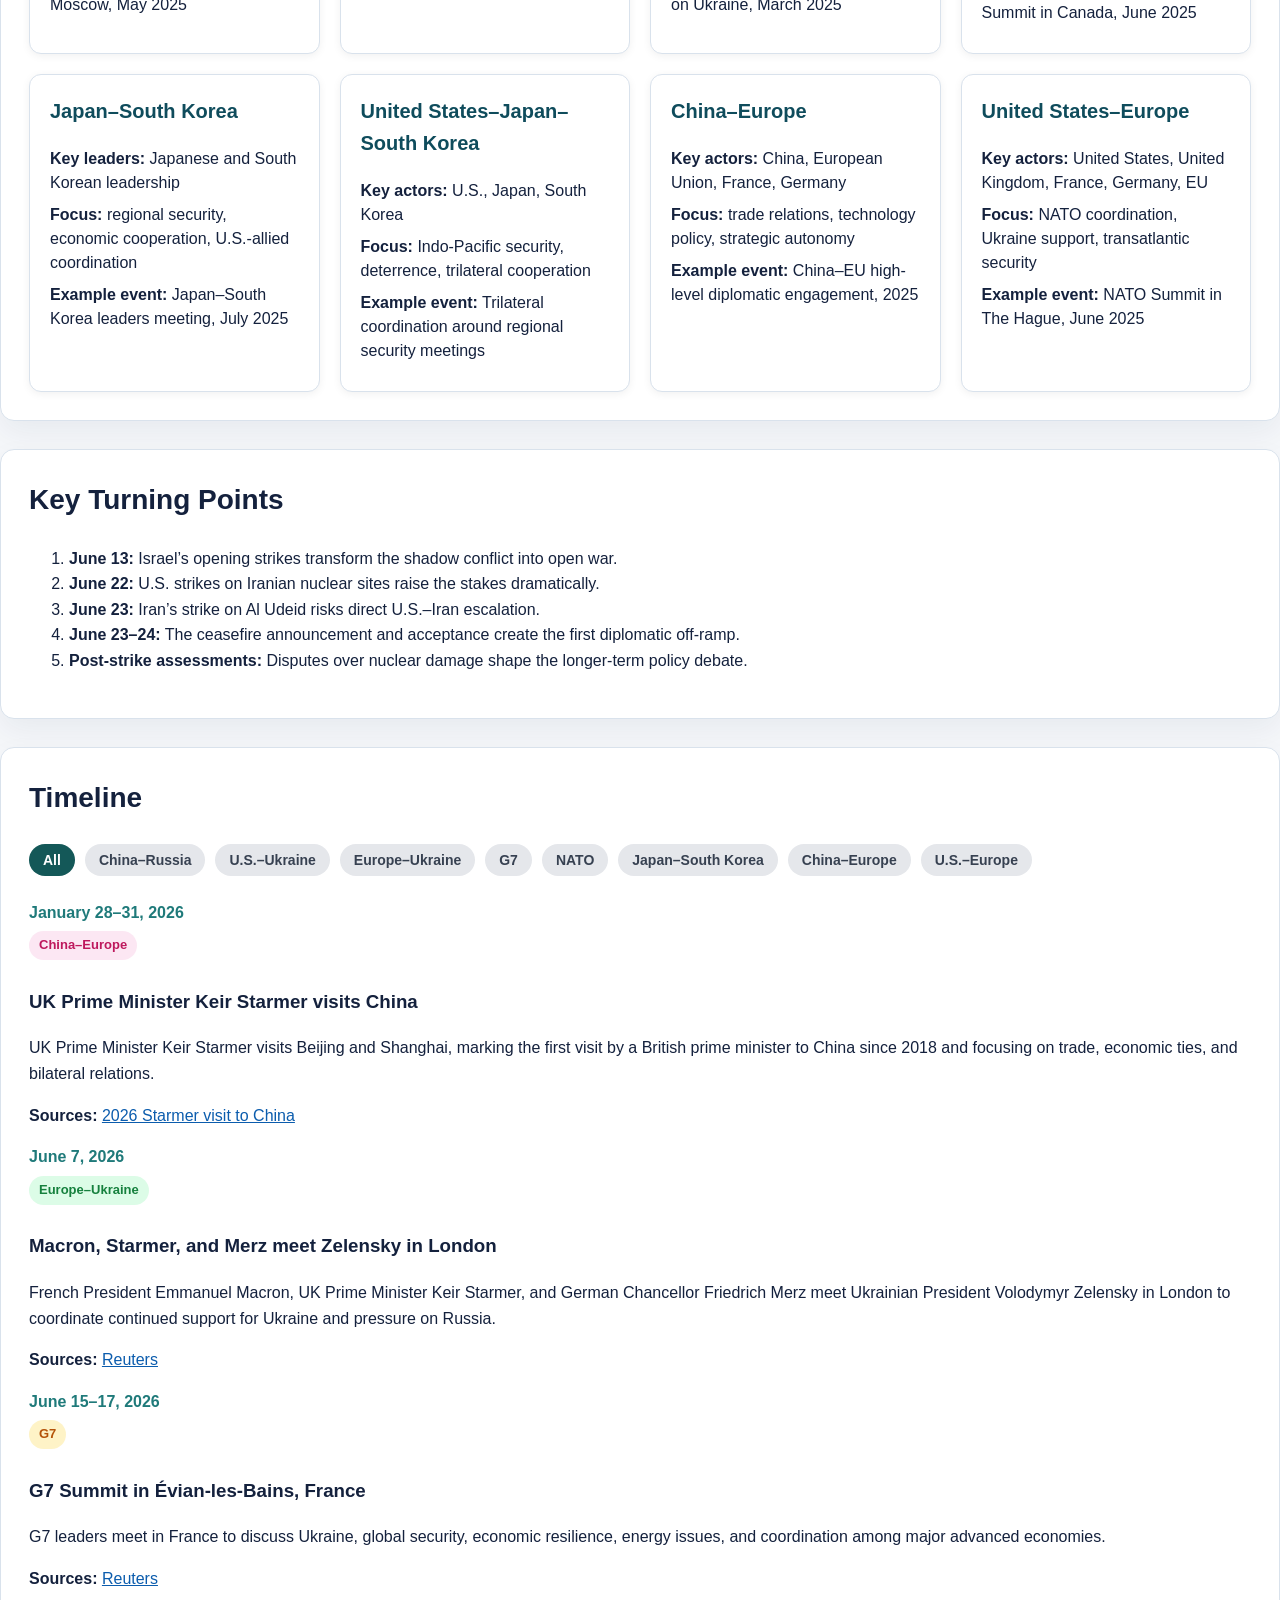
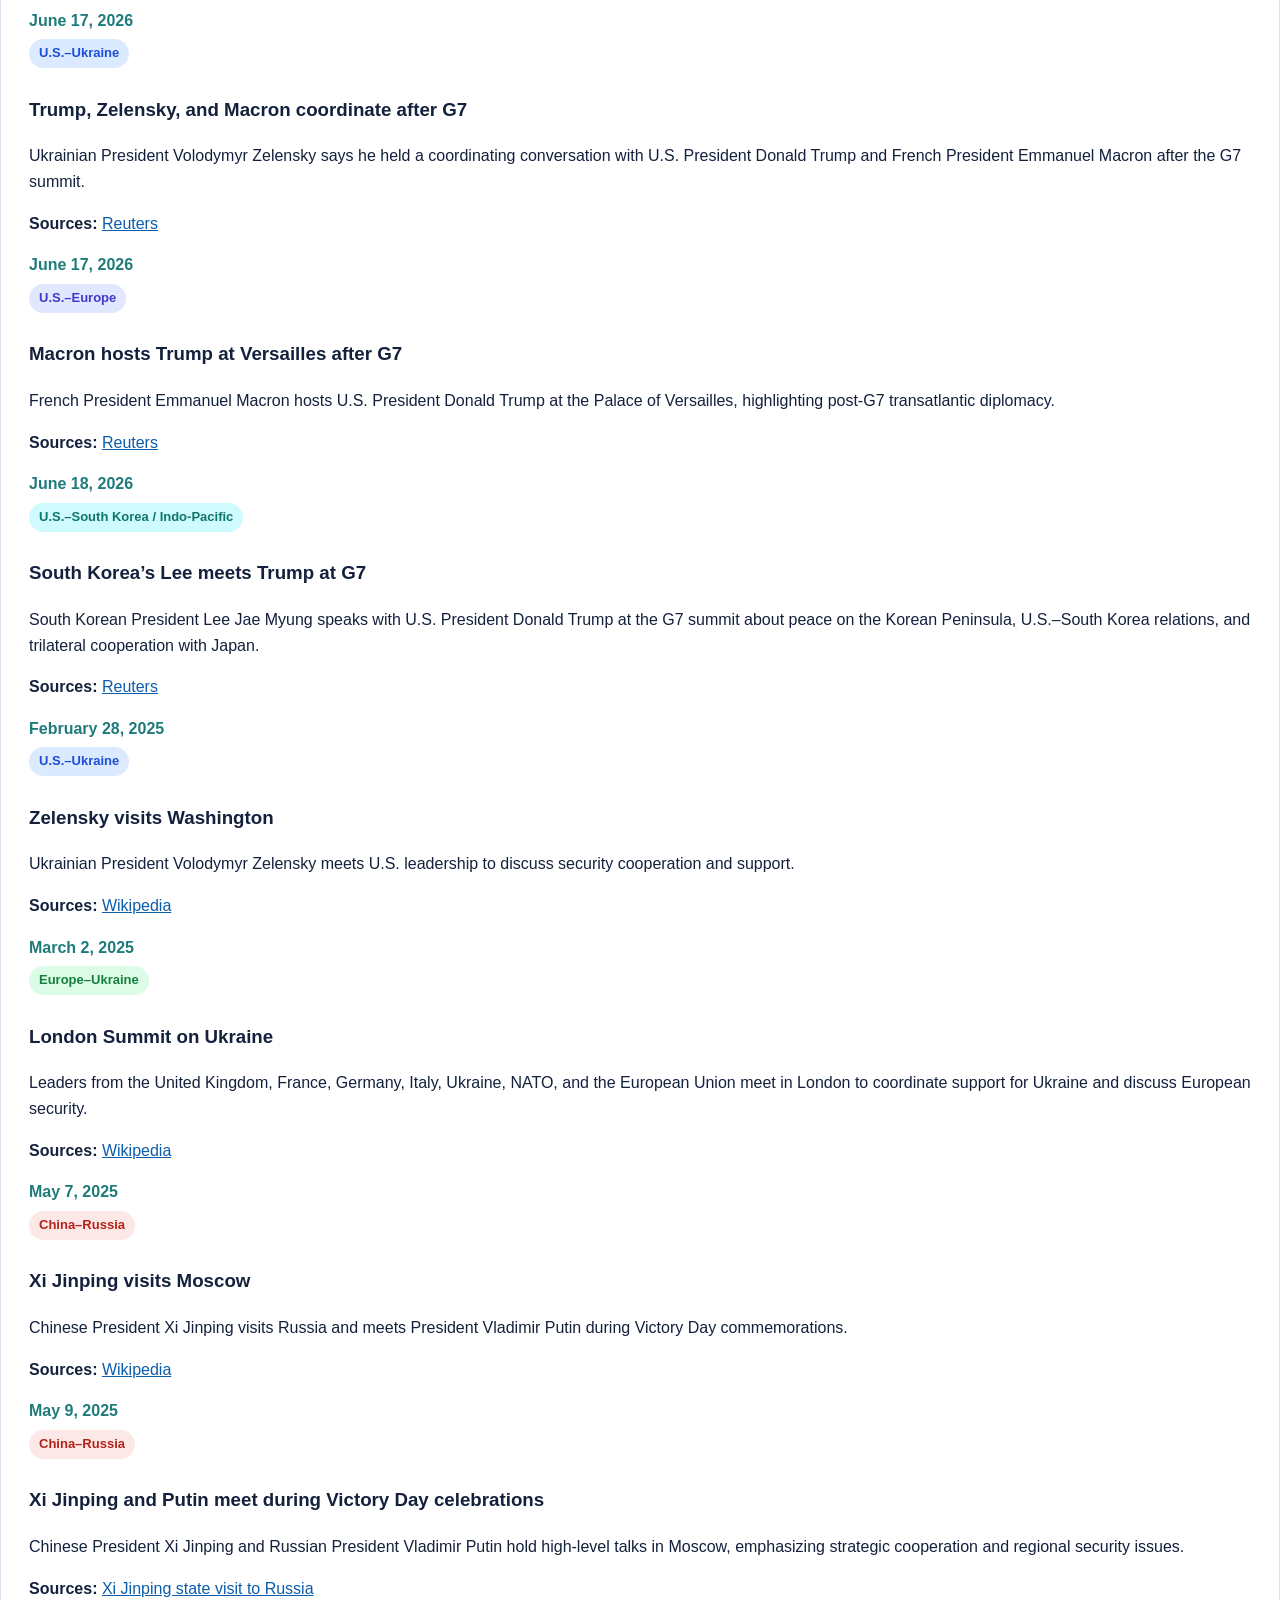
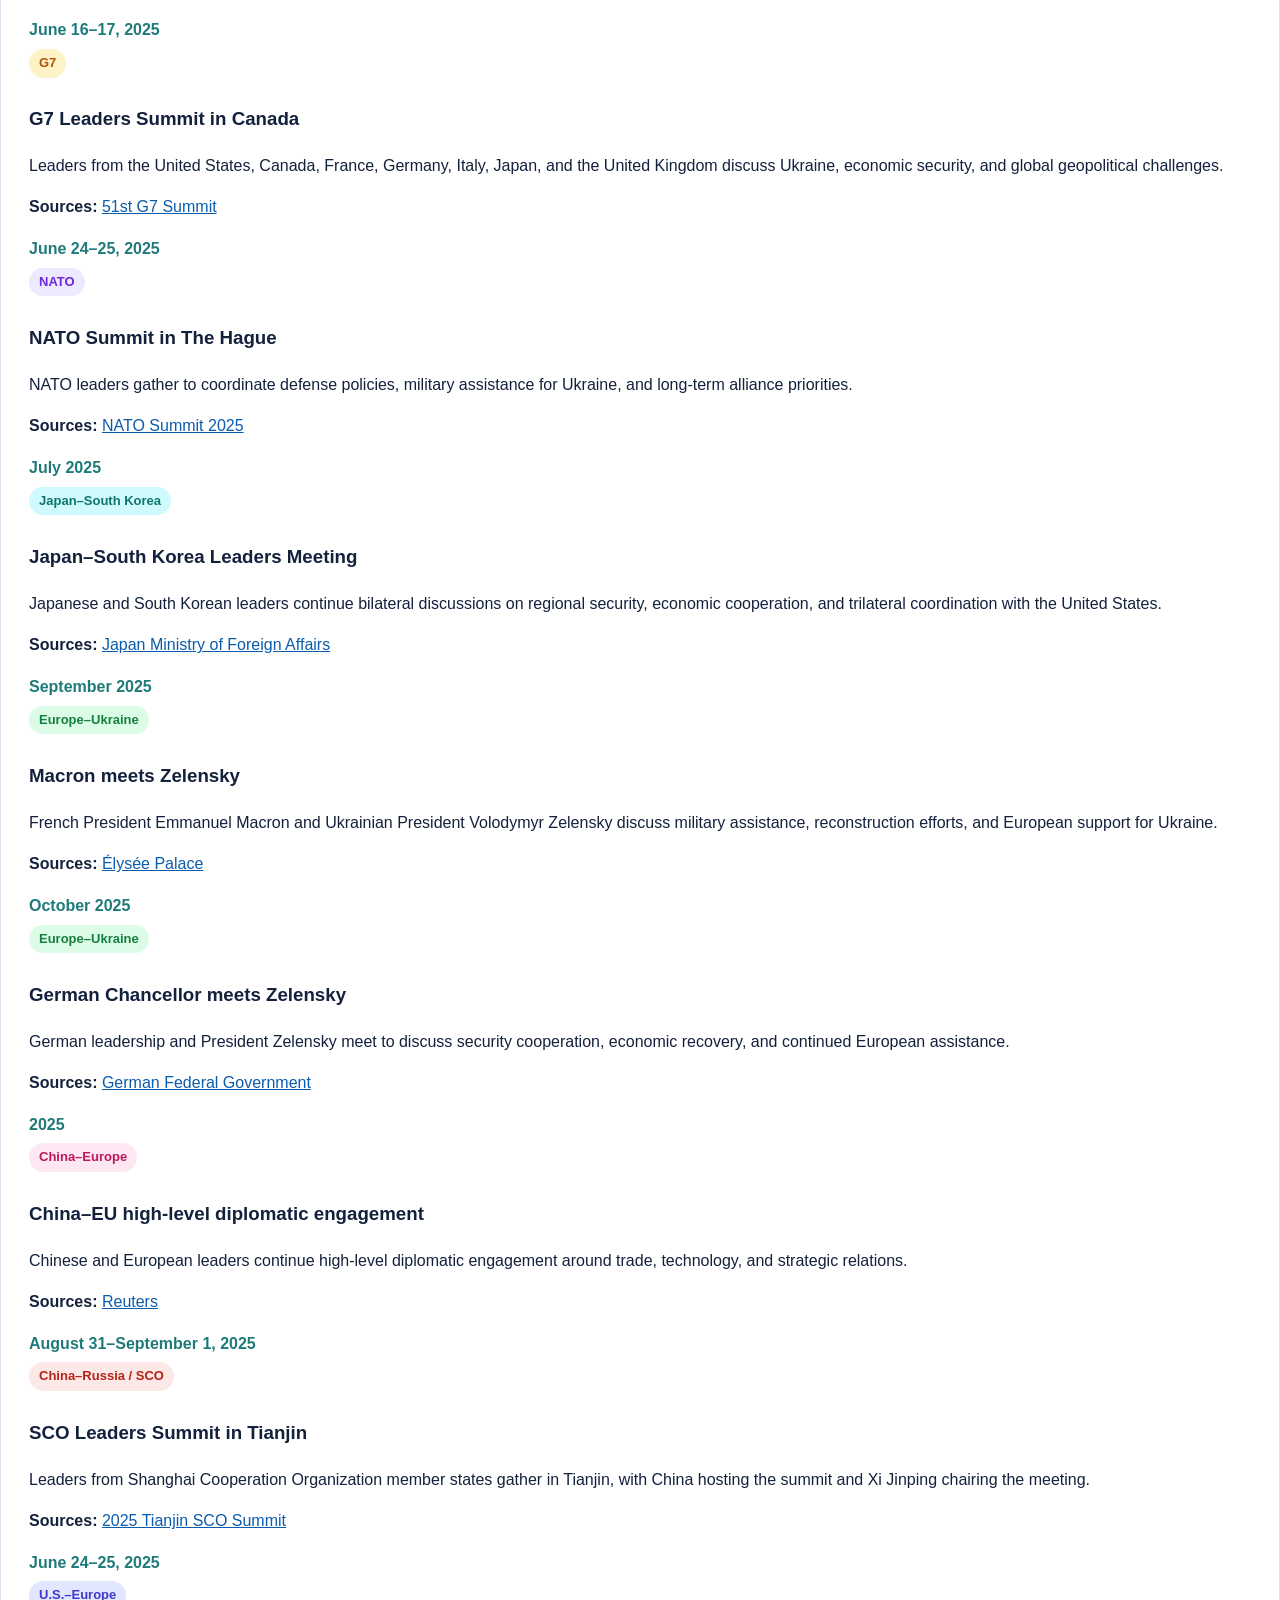
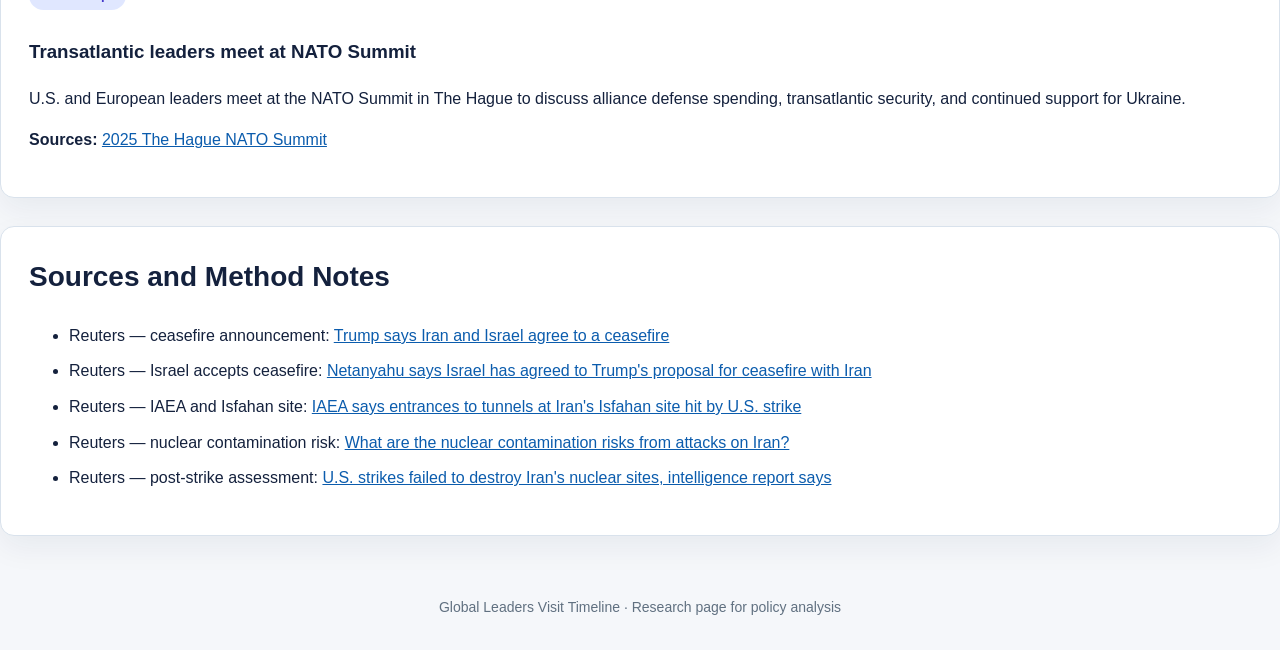
==== commit a1ca2353: "Add recent 2026 leaders timeline events" ====
--- a/leaders-timeline.html
+++ b/leaders-timeline.html
@@ -404,6 +404,83 @@
         <button class="filter-btn" data-filter="japan-korea">Japan–South Korea</button>
         <button class="filter-btn" data-filter="china-europe">China–Europe</button>
         <button class="filter-btn" data-filter="us-europe">U.S.–Europe</button>
+    </div>
+    <div class="timeline-item" data-track="china-europe">
+      <div class="date">January 28–31, 2026</div>
+      <span class="tag china-europe">China–Europe</span>
+      <h3>UK Prime Minister Keir Starmer visits China</h3>
+      <p>
+        UK Prime Minister Keir Starmer visits Beijing and Shanghai, marking the first visit by a British prime minister to China since 2018 and focusing on trade, economic ties, and bilateral relations.
+      </p>
+      <p class="source">
+        <strong>Sources:</strong>
+        <a href="https://en.wikipedia.org/wiki/2026_visit_by_Keir_Starmer_to_China" target="_blank" rel="noopener noreferrer">2026 Starmer visit to China</a>
+      </p>
+    </div>
+    
+    <div class="timeline-item" data-track="europe-ukraine">
+      <div class="date">June 7, 2026</div>
+      <span class="tag europe-ukraine">Europe–Ukraine</span>
+      <h3>Macron, Starmer, and Merz meet Zelensky in London</h3>
+      <p>
+        French President Emmanuel Macron, UK Prime Minister Keir Starmer, and German Chancellor Friedrich Merz meet Ukrainian President Volodymyr Zelensky in London to coordinate continued support for Ukraine and pressure on Russia.
+      </p>
+      <p class="source">
+        <strong>Sources:</strong>
+        <a href="https://www.reuters.com/world/europe/macron-starmer-merz-meet-zelenskiy-london-june-7-elysee-says-2026-06-05/" target="_blank" rel="noopener noreferrer">Reuters</a>
+      </p>
+    </div>
+    
+    <div class="timeline-item" data-track="g7">
+      <div class="date">June 15–17, 2026</div>
+      <span class="tag g7">G7</span>
+      <h3>G7 Summit in Évian-les-Bains, France</h3>
+      <p>
+        G7 leaders meet in France to discuss Ukraine, global security, economic resilience, energy issues, and coordination among major advanced economies.
+      </p>
+      <p class="source">
+        <strong>Sources:</strong>
+        <a href="https://www.reuters.com/world/americas/next-g7-leaders-summit-take-place-evian-french-alps-macron-2025-06-17/" target="_blank" rel="noopener noreferrer">Reuters</a>
+      </p>
+    </div>
+    
+    <div class="timeline-item" data-track="us-ukraine">
+      <div class="date">June 17, 2026</div>
+      <span class="tag us-ukraine">U.S.–Ukraine</span>
+      <h3>Trump, Zelensky, and Macron coordinate after G7</h3>
+      <p>
+        Ukrainian President Volodymyr Zelensky says he held a coordinating conversation with U.S. President Donald Trump and French President Emmanuel Macron after the G7 summit.
+      </p>
+      <p class="source">
+        <strong>Sources:</strong>
+        <a href="https://www.reuters.com/business/aerospace-defense/ukraines-zelenskiy-says-he-spoke-trump-macron-after-g7-summit-2026-06-17/" target="_blank" rel="noopener noreferrer">Reuters</a>
+      </p>
+    </div>
+    
+    <div class="timeline-item" data-track="us-europe">
+      <div class="date">June 17, 2026</div>
+      <span class="tag us-europe">U.S.–Europe</span>
+      <h3>Macron hosts Trump at Versailles after G7</h3>
+      <p>
+        French President Emmanuel Macron hosts U.S. President Donald Trump at the Palace of Versailles, highlighting post-G7 transatlantic diplomacy.
+      </p>
+      <p class="source">
+        <strong>Sources:</strong>
+        <a href="https://www.reuters.com/world/frances-macron-hosts-trump-versailles-palace-2026-06-17/" target="_blank" rel="noopener noreferrer">Reuters</a>
+      </p>
+    </div>
+    
+    <div class="timeline-item" data-track="japan-korea">
+      <div class="date">June 18, 2026</div>
+      <span class="tag japan-korea">U.S.–South Korea / Indo-Pacific</span>
+      <h3>South Korea’s Lee meets Trump at G7</h3>
+      <p>
+        South Korean President Lee Jae Myung speaks with U.S. President Donald Trump at the G7 summit about peace on the Korean Peninsula, U.S.–South Korea relations, and trilateral cooperation with Japan.
+      </p>
+      <p class="source">
+        <strong>Sources:</strong>
+        <a href="https://www.reuters.com/world/asia-pacific/south-koreas-lee-leaves-g7-with-trumps-pen-after-talks-about-peace-peninsula-2026-06-18/" target="_blank" rel="noopener noreferrer">Reuters</a>
+      </p>
     </div>
       <div class="timeline-item" data-track="us-ukraine">
         <div class="date">February 28, 2025</div>
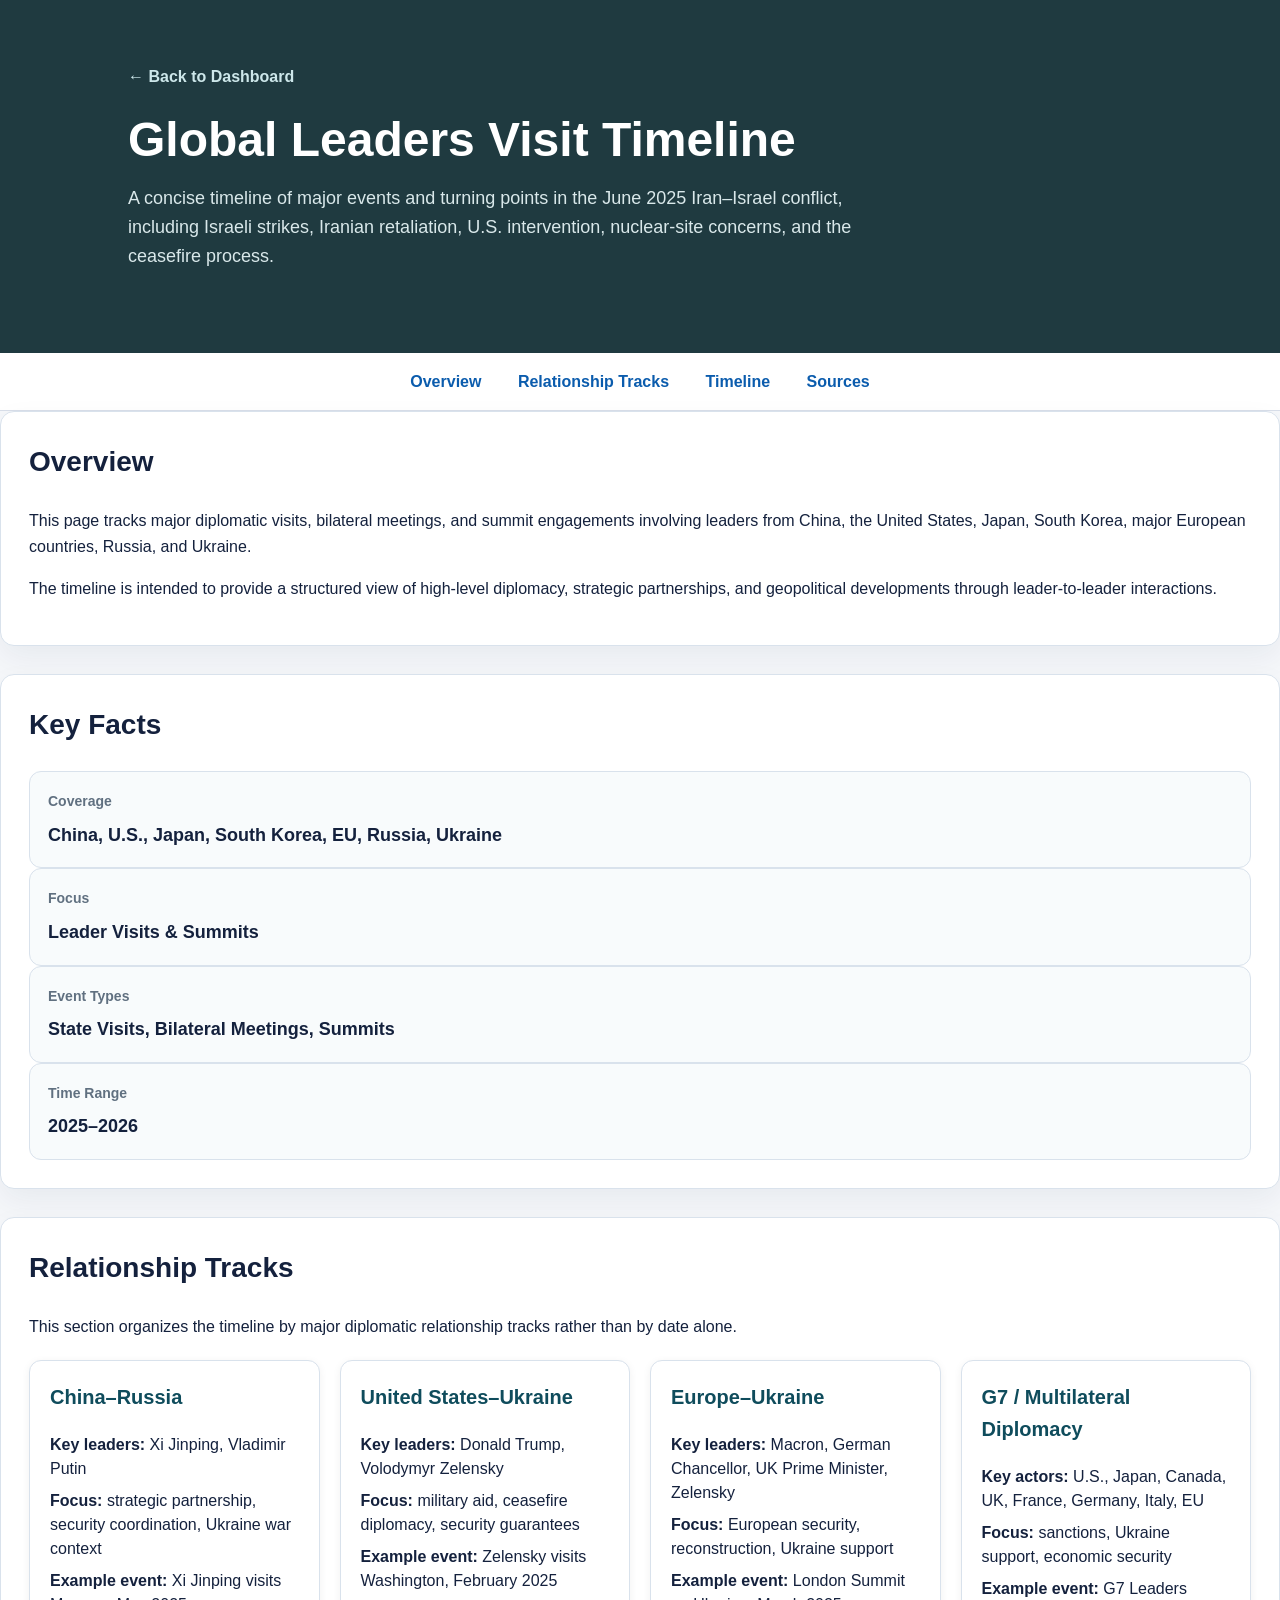
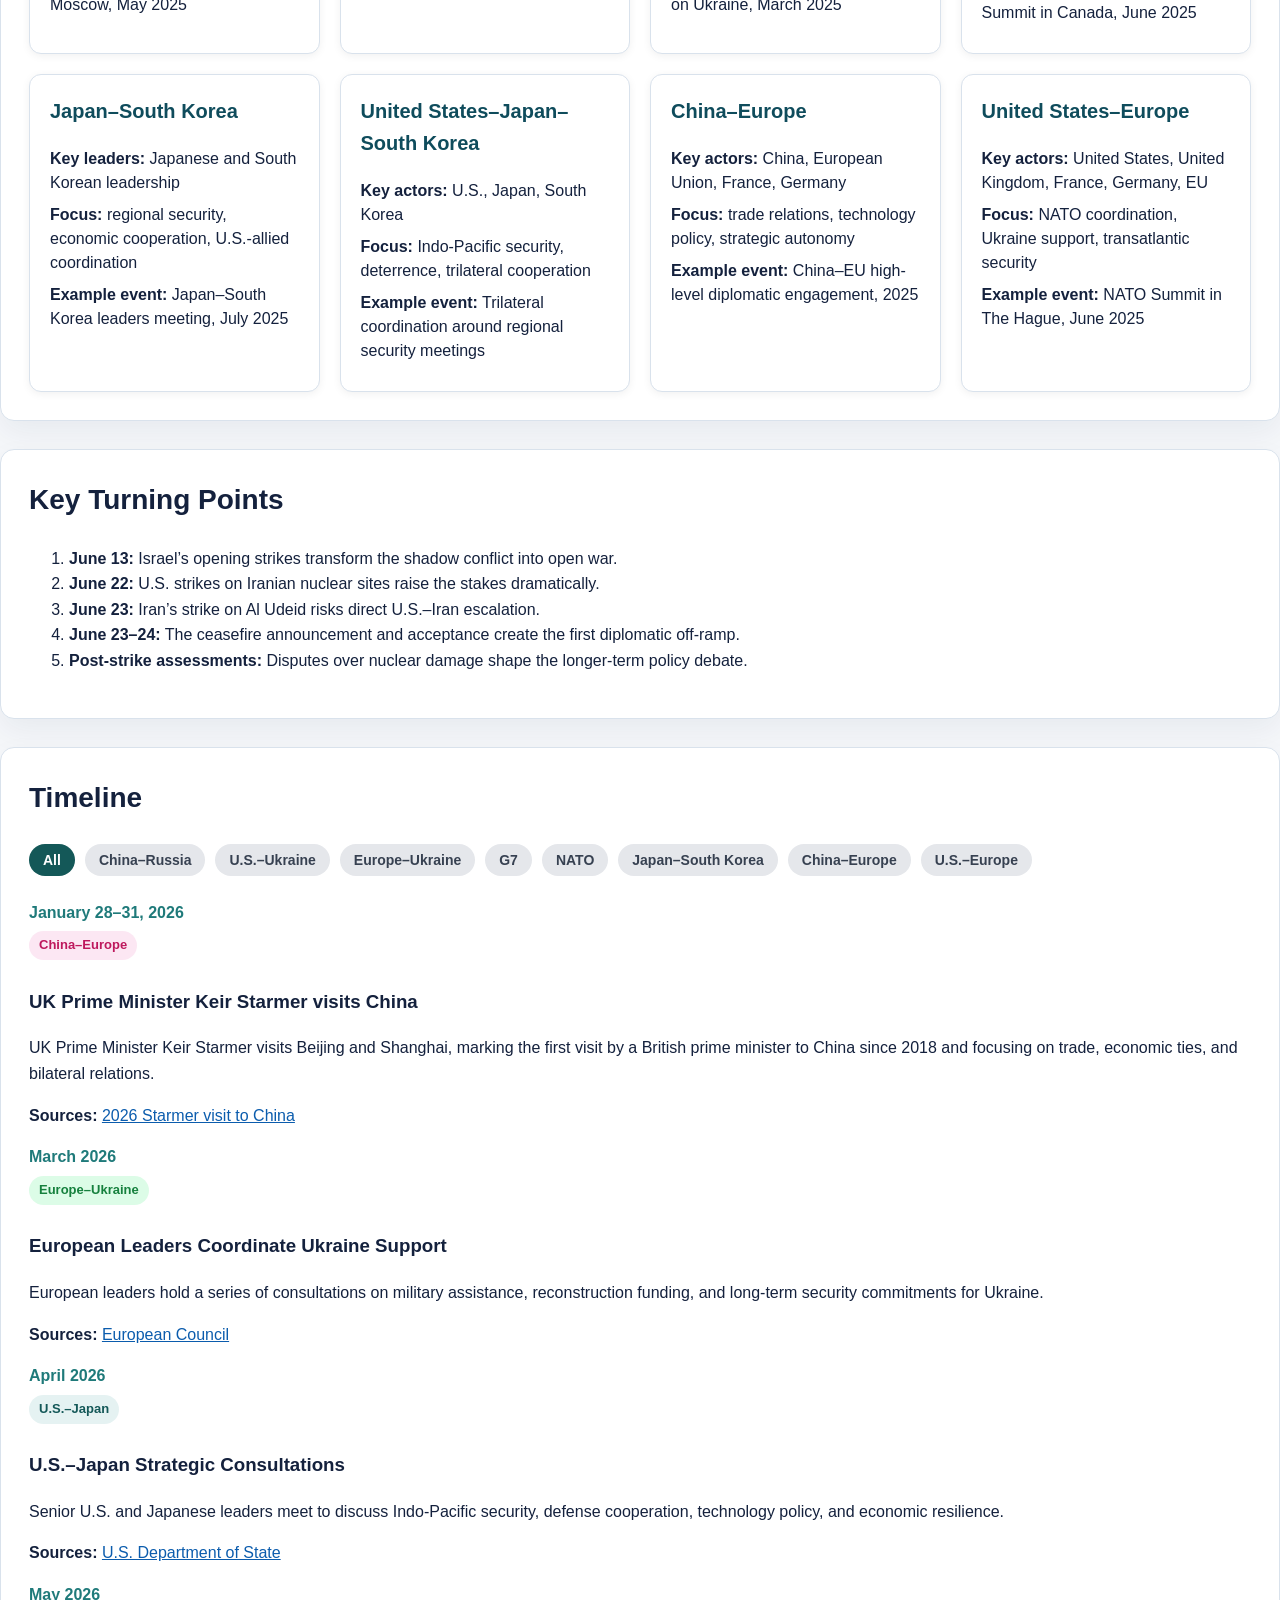
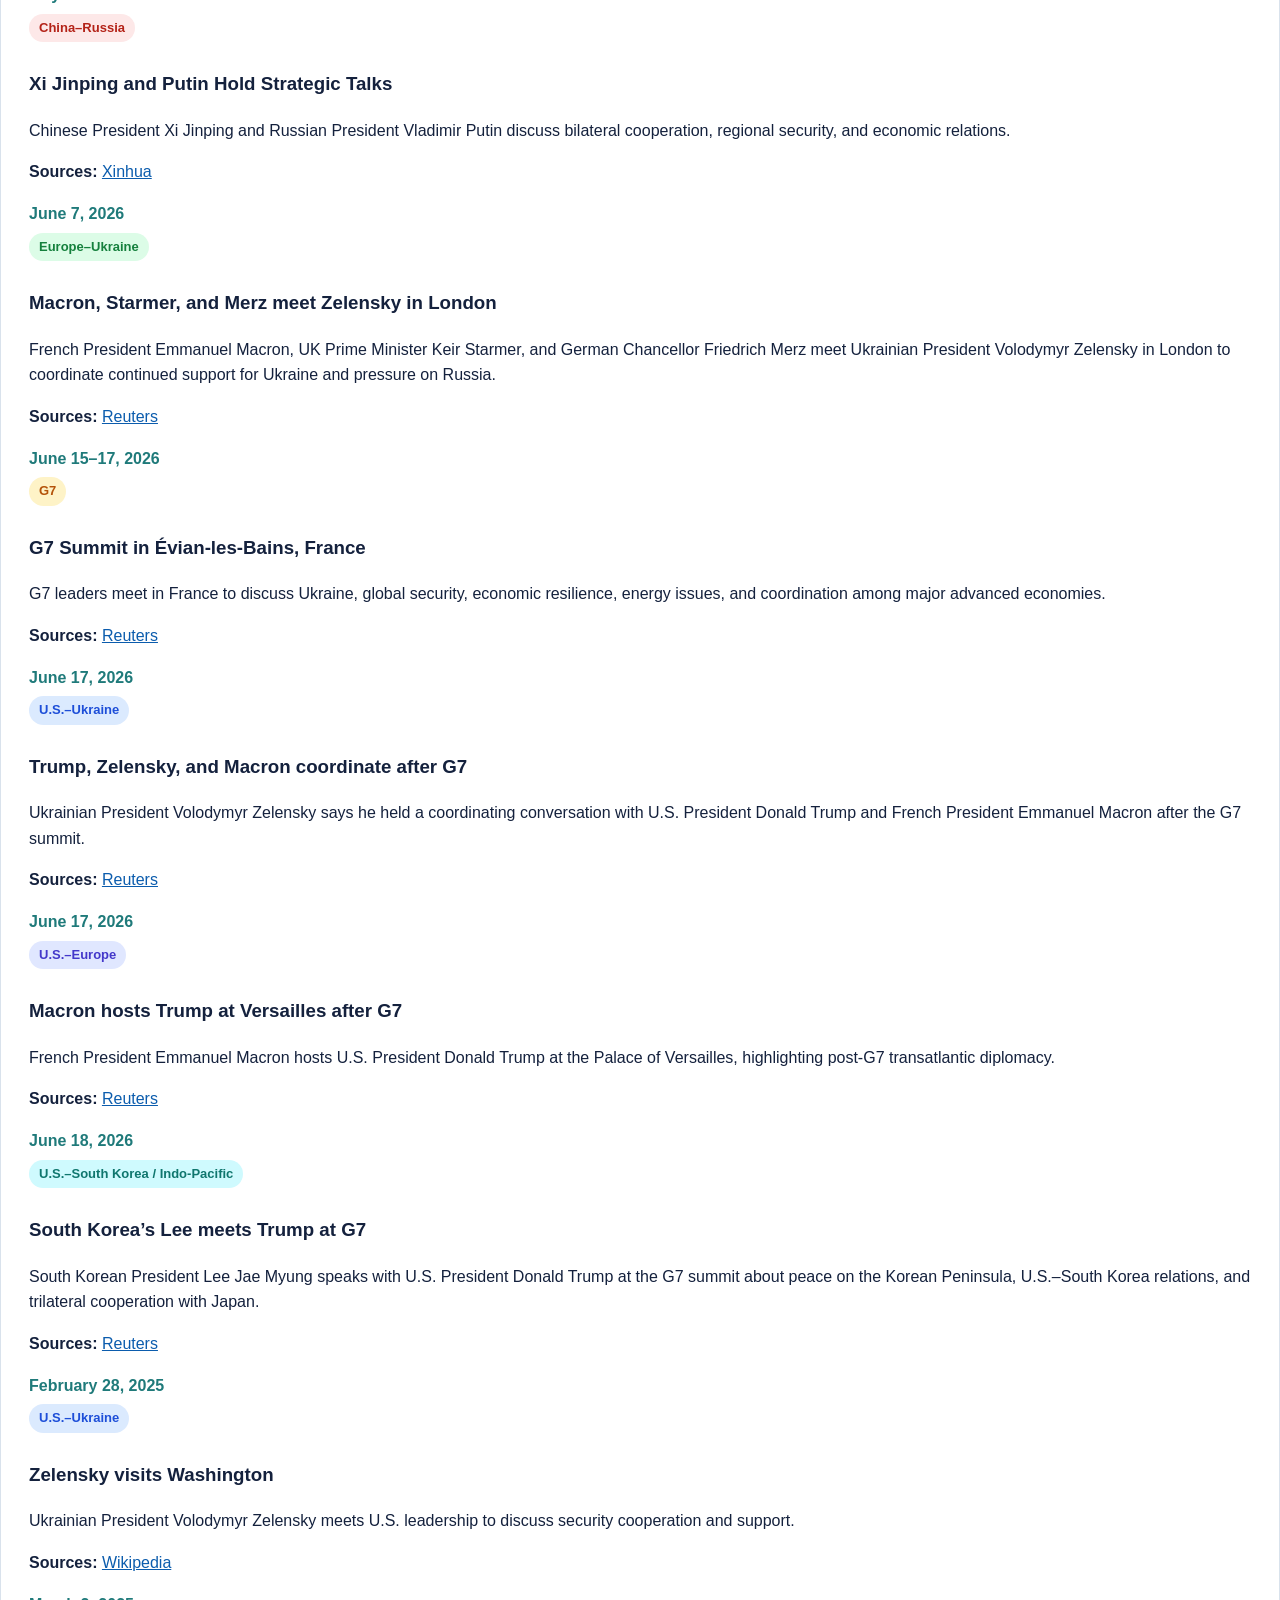
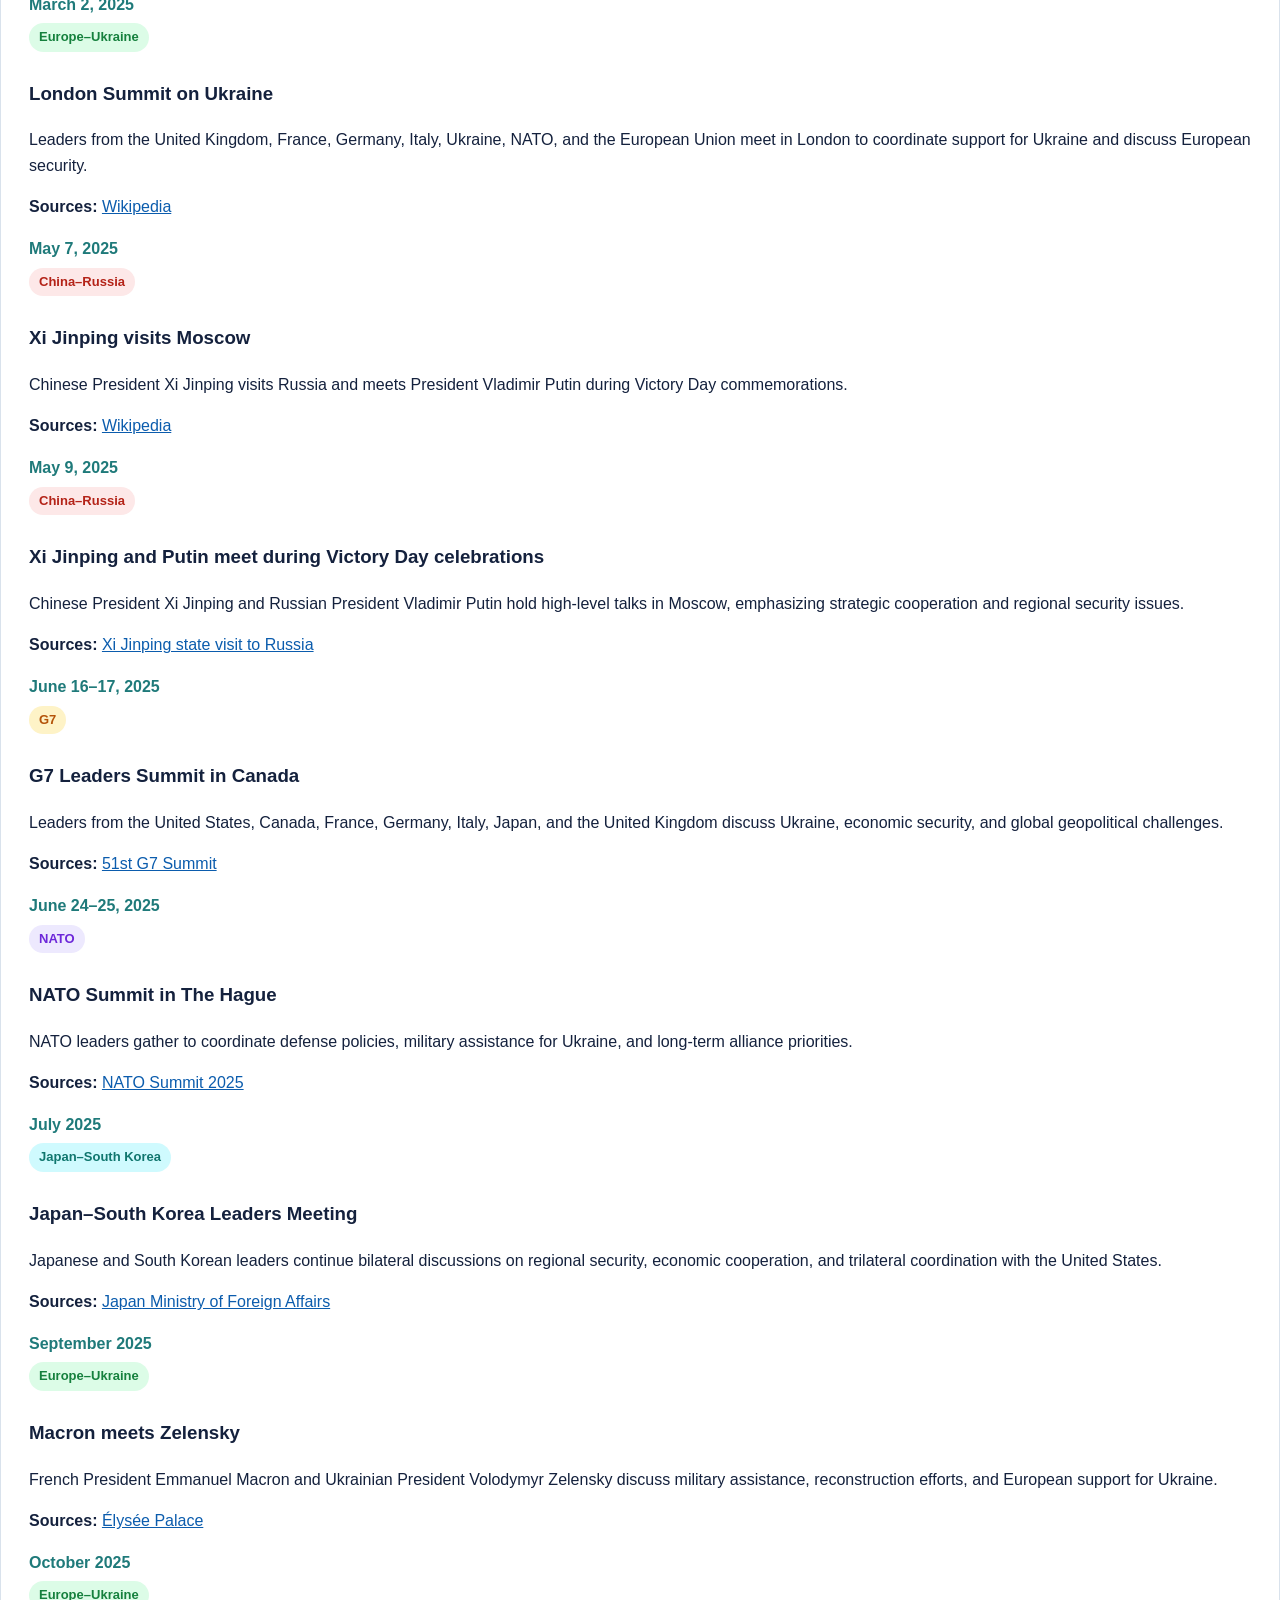
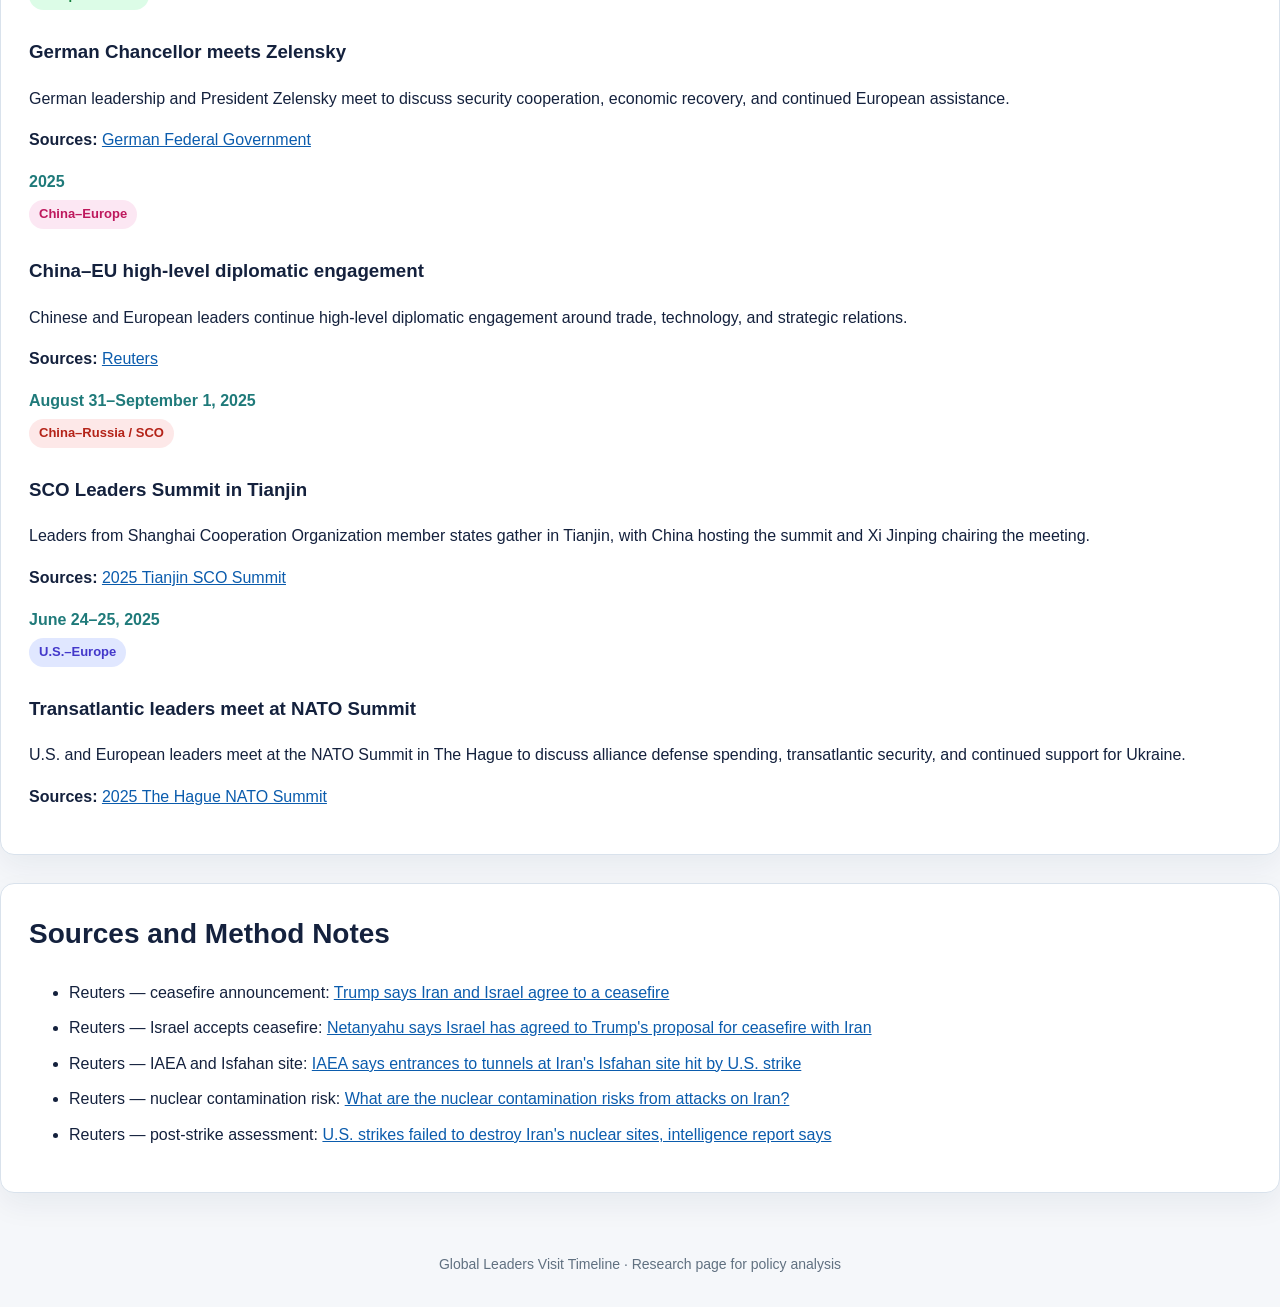
==== commit ba9f0f36: "Add recent 2026 diplomatic events" ====
--- a/leaders-timeline.html
+++ b/leaders-timeline.html
@@ -417,6 +417,54 @@
         <a href="https://en.wikipedia.org/wiki/2026_visit_by_Keir_Starmer_to_China" target="_blank" rel="noopener noreferrer">2026 Starmer visit to China</a>
       </p>
     </div>
+
+    <div class="timeline-item" data-track="europe-ukraine">
+      <div class="date">March 2026</div>
+      <span class="tag europe-ukraine">Europe–Ukraine</span>
+      <h3>European Leaders Coordinate Ukraine Support</h3>
+      <p>
+          European leaders hold a series of consultations on military assistance,
+          reconstruction funding, and long-term security commitments for Ukraine.
+      </p>
+      <p class="source">
+          <strong>Sources:</strong>
+          <a href="https://www.consilium.europa.eu/" target="_blank" rel="noopener noreferrer">
+              European Council
+          </a>
+      </p>
+  </div>
+
+  <div class="timeline-item" data-track="us-japan">
+    <div class="date">April 2026</div>
+    <span class="tag us-japan">U.S.–Japan</span>
+    <h3>U.S.–Japan Strategic Consultations</h3>
+    <p>
+        Senior U.S. and Japanese leaders meet to discuss Indo-Pacific security,
+        defense cooperation, technology policy, and economic resilience.
+    </p>
+    <p class="source">
+        <strong>Sources:</strong>
+        <a href="https://www.state.gov/" target="_blank" rel="noopener noreferrer">
+            U.S. Department of State
+        </a>
+    </p>
+</div>
+
+<div class="timeline-item" data-track="china-russia">
+  <div class="date">May 2026</div>
+  <span class="tag china-russia">China–Russia</span>
+  <h3>Xi Jinping and Putin Hold Strategic Talks</h3>
+  <p>
+      Chinese President Xi Jinping and Russian President Vladimir Putin
+      discuss bilateral cooperation, regional security, and economic relations.
+  </p>
+  <p class="source">
+      <strong>Sources:</strong>
+      <a href="https://english.news.cn/" target="_blank" rel="noopener noreferrer">
+          Xinhua
+      </a>
+  </p>
+</div>
     
     <div class="timeline-item" data-track="europe-ukraine">
       <div class="date">June 7, 2026</div>
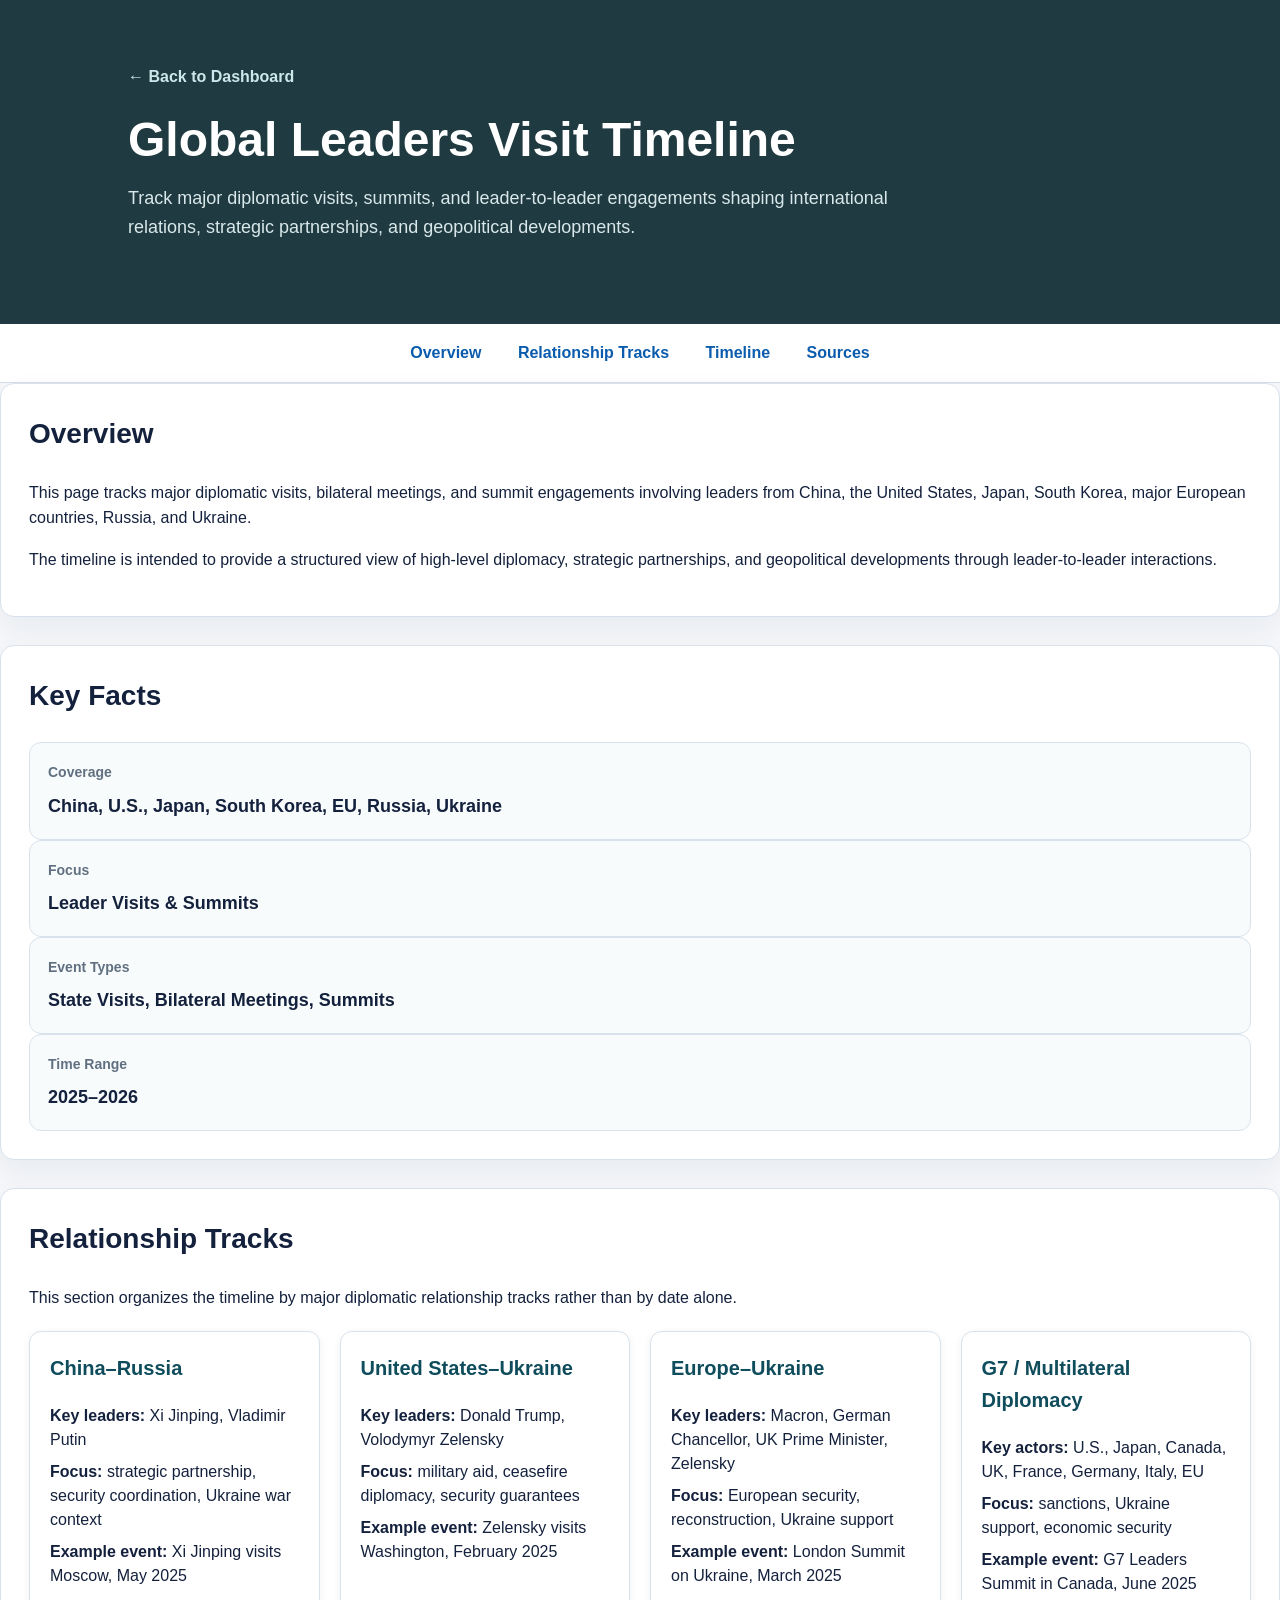
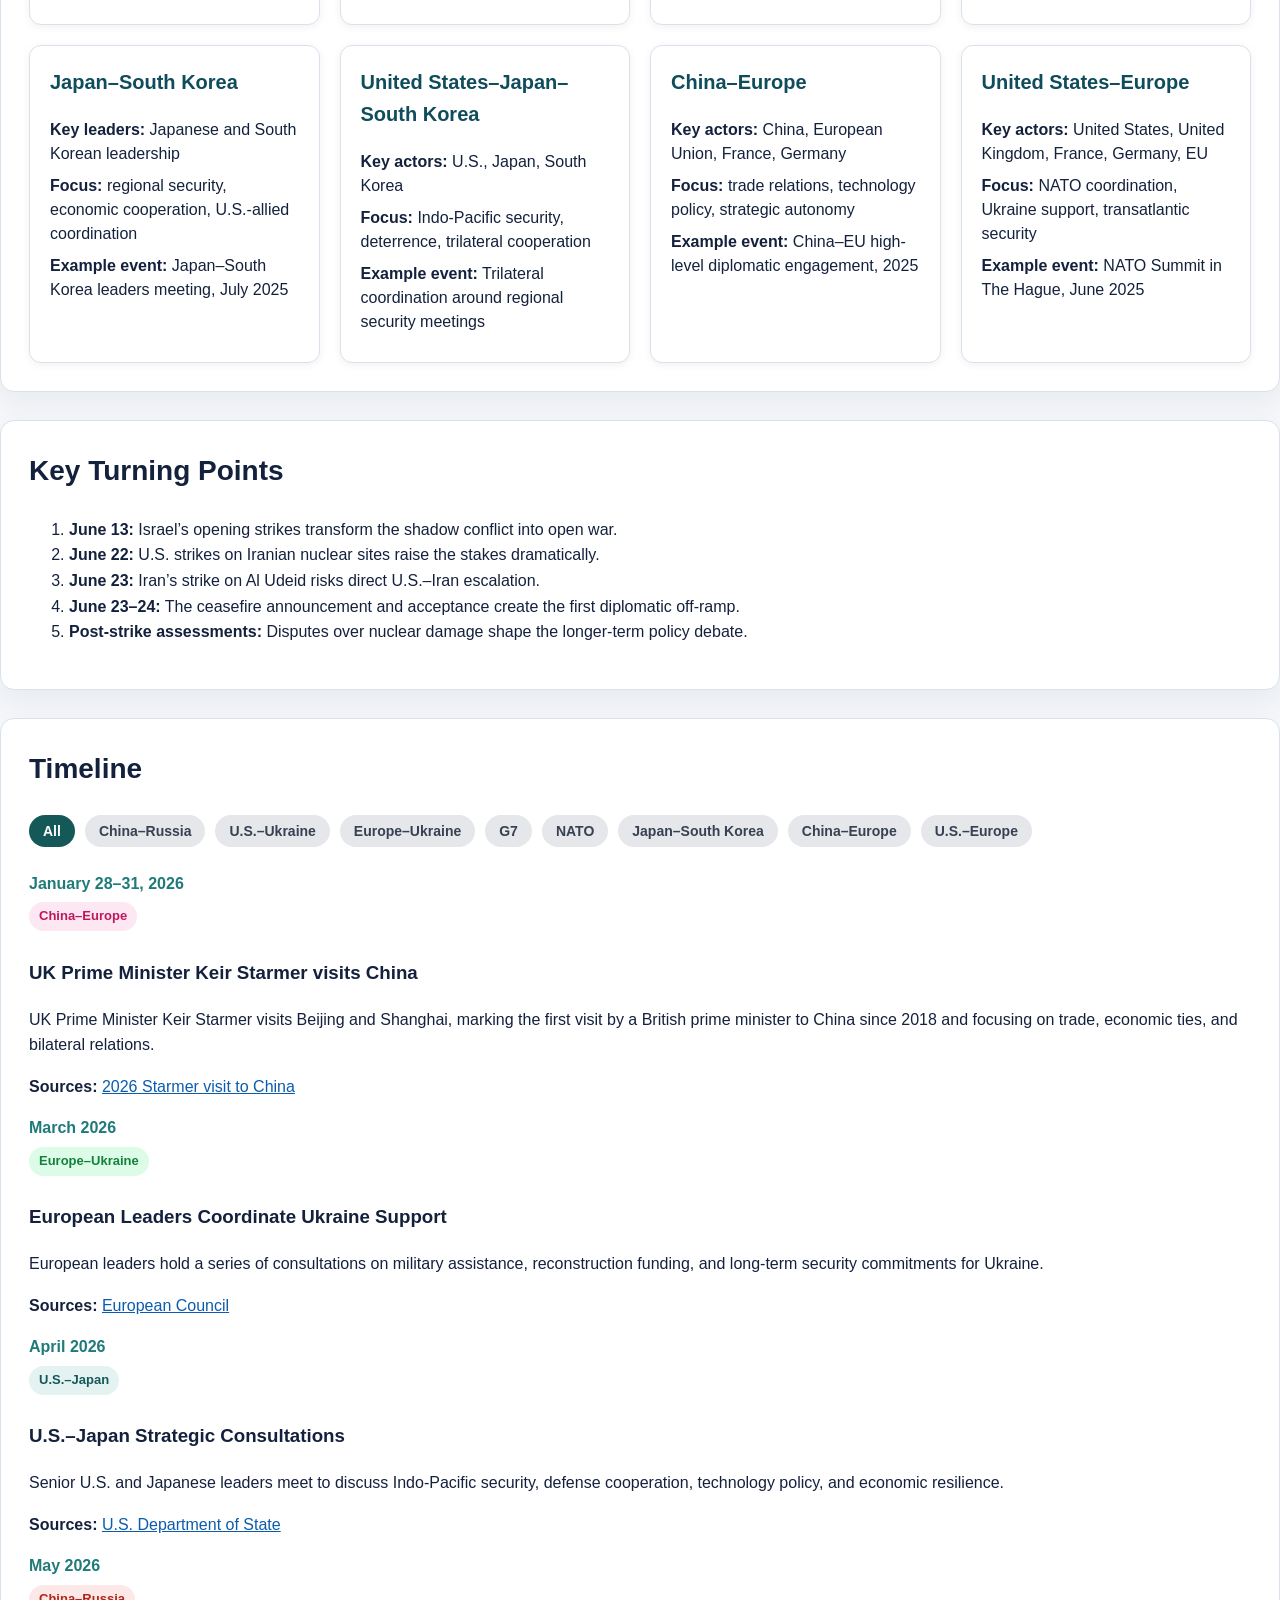
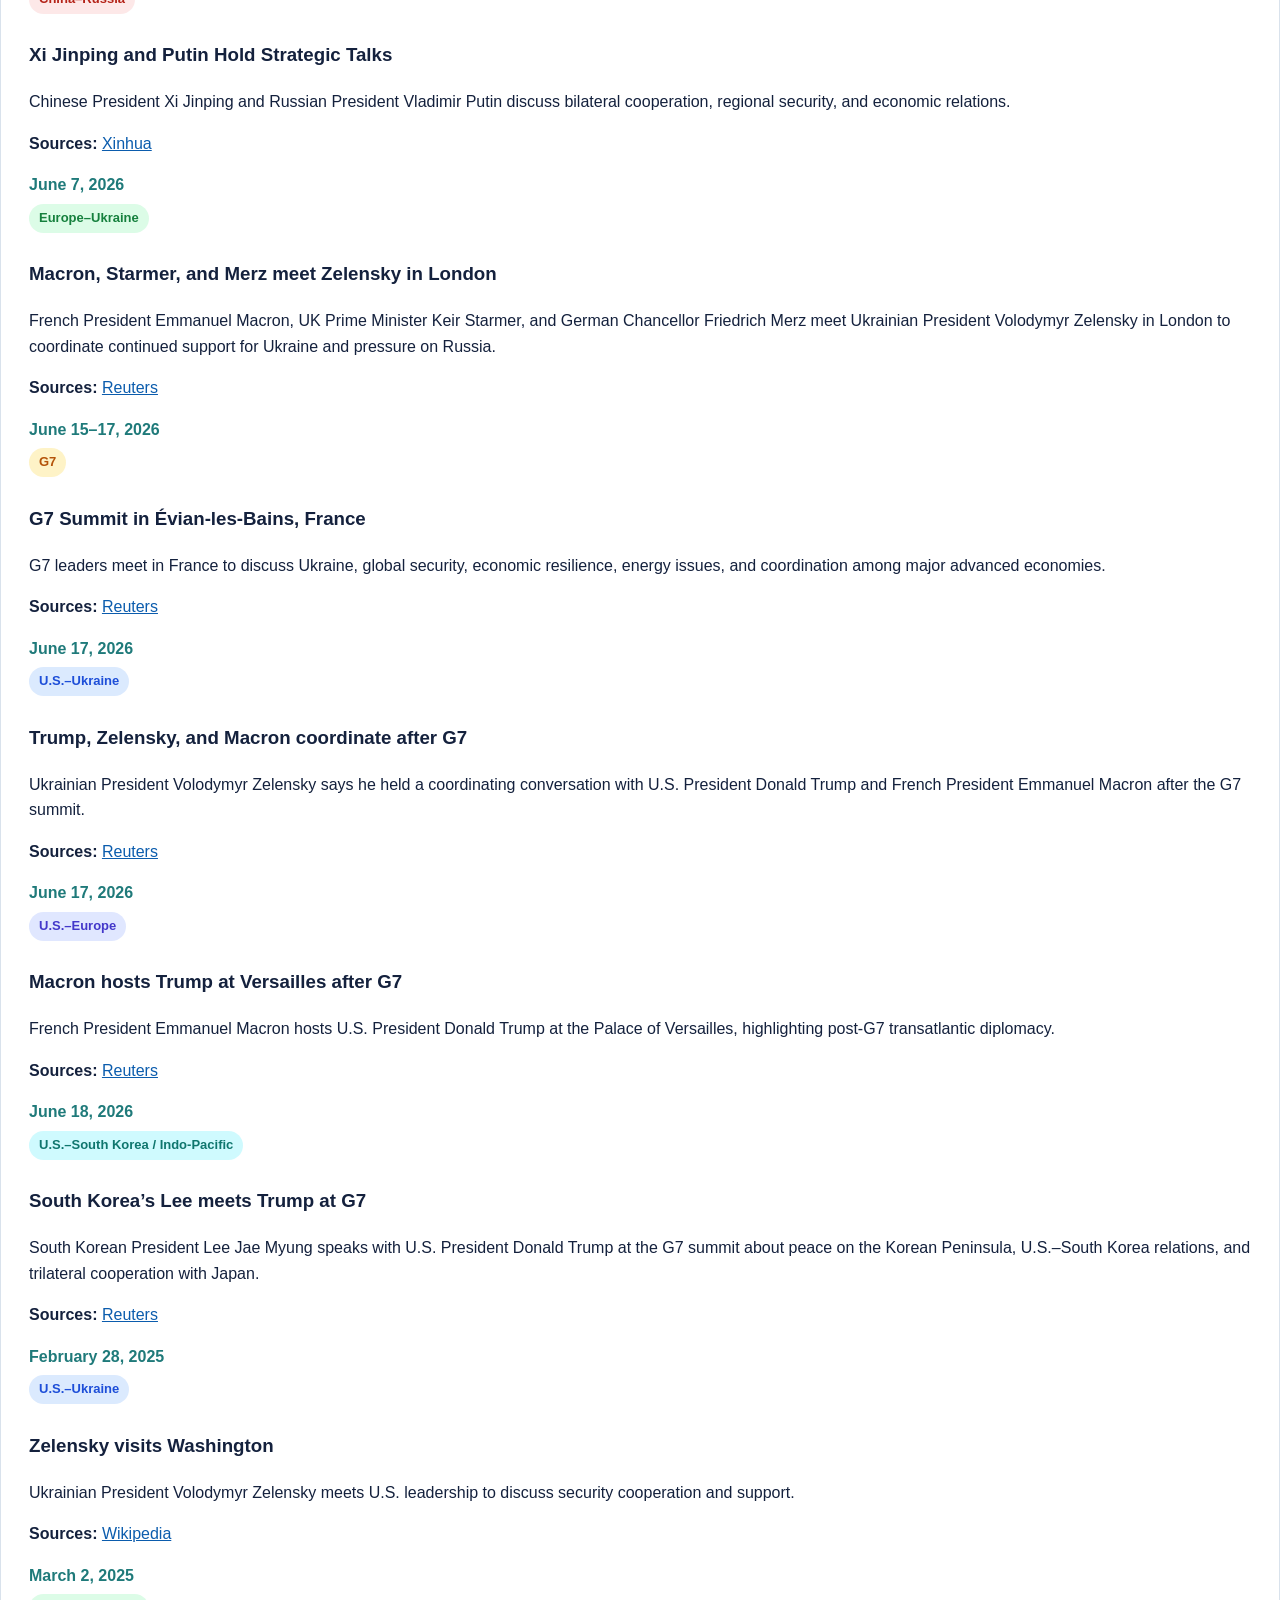
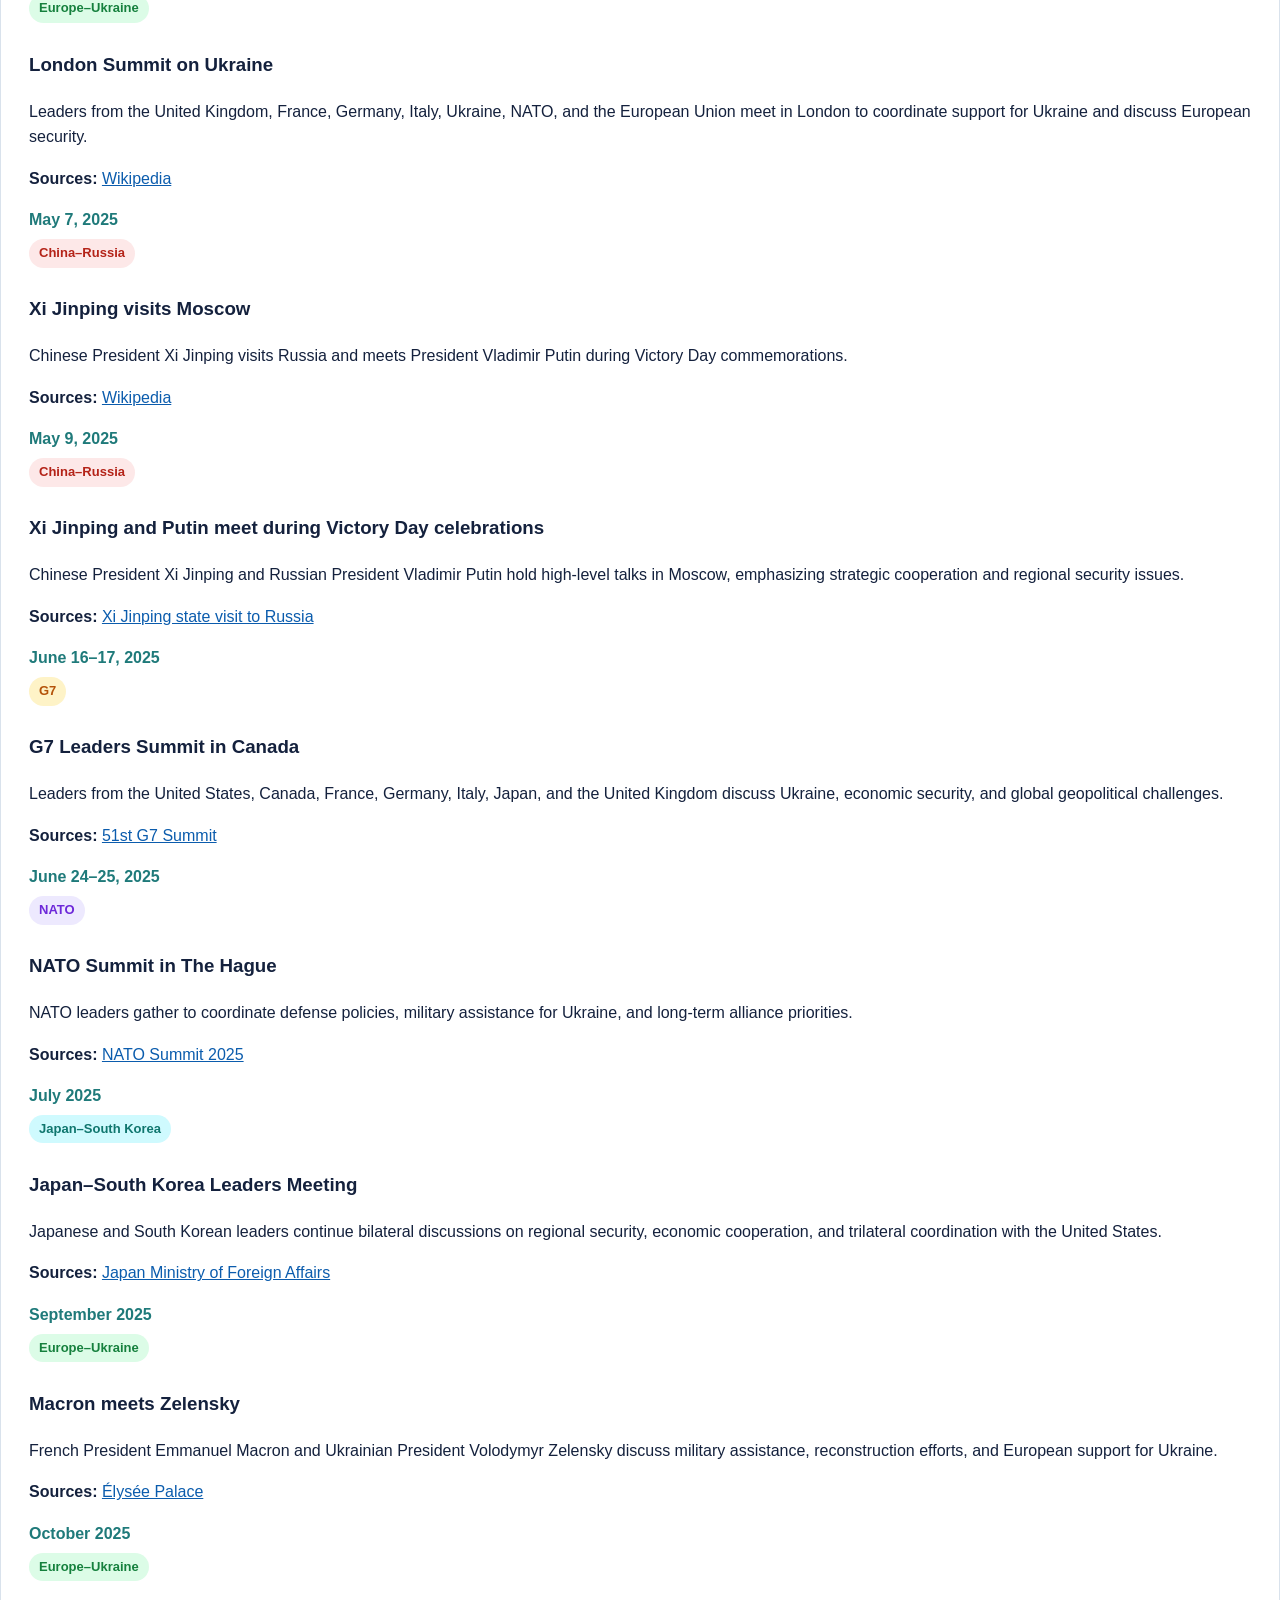
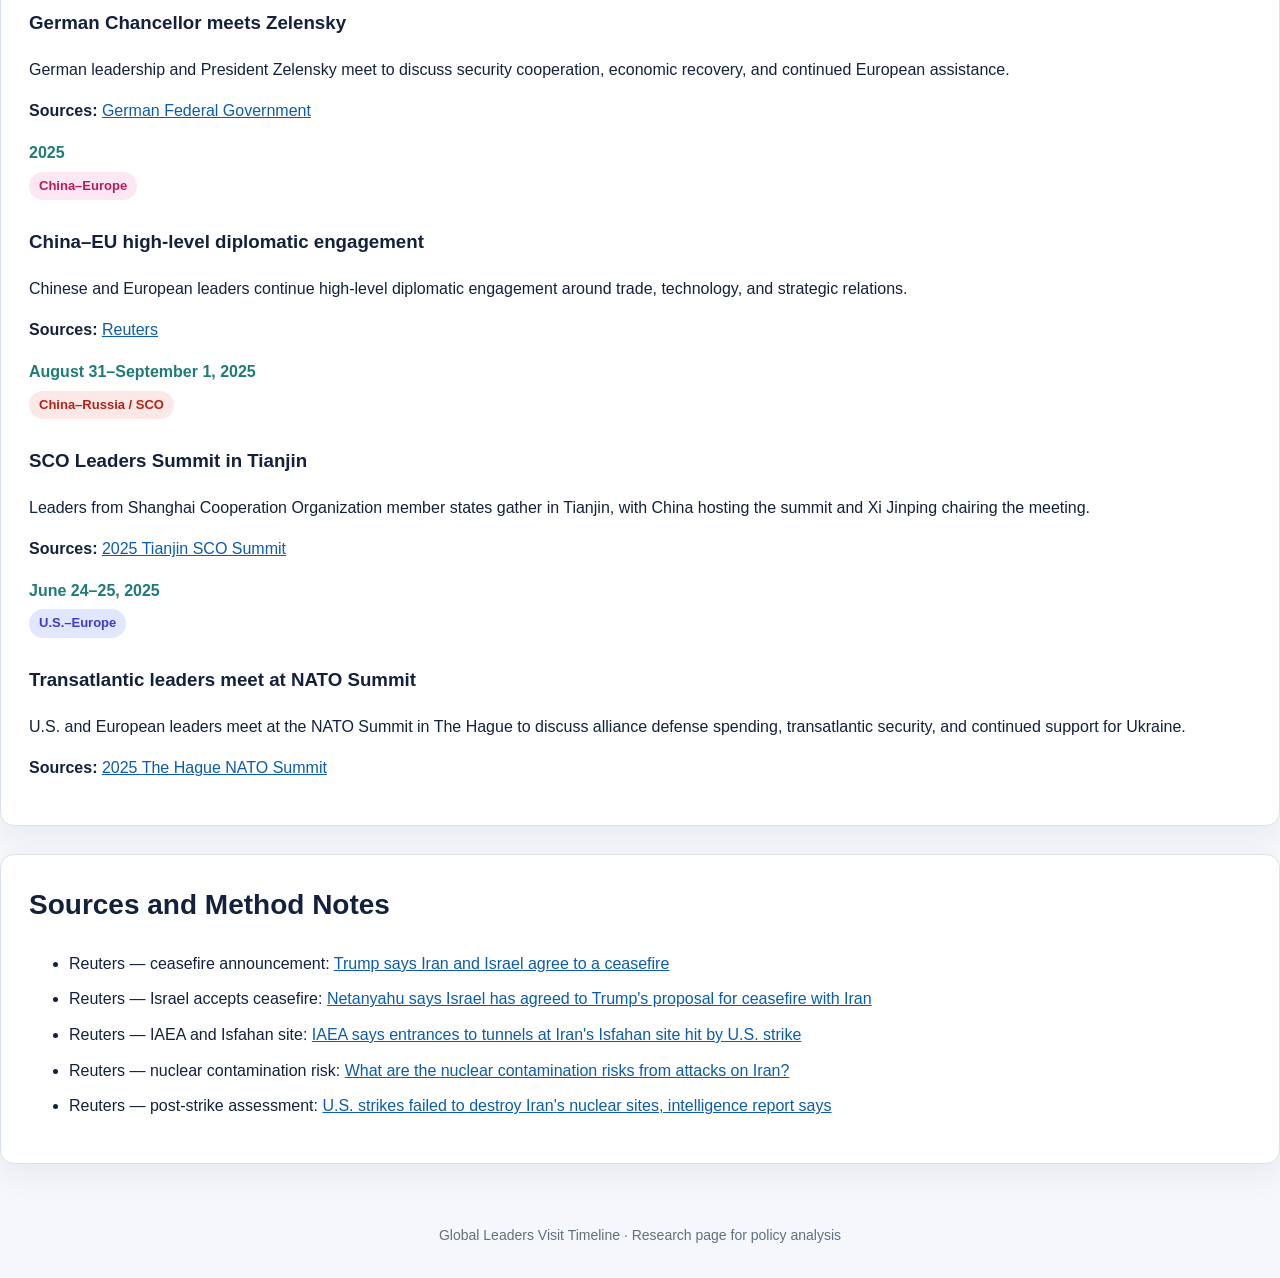
==== commit 1769d8e2: "Update timeline page descriptions" ====
--- a/leaders-timeline.html
+++ b/leaders-timeline.html
@@ -265,9 +265,7 @@
     <a href="index.html">← Back to Dashboard</a>
     <h1>Global Leaders Visit Timeline</h1>
     <p>
-      A concise timeline of major events and turning points in the June 2025 Iran–Israel conflict,
-      including Israeli strikes, Iranian retaliation, U.S. intervention, nuclear-site concerns,
-      and the ceasefire process.
+    Track major diplomatic visits, summits, and leader-to-leader engagements shaping international relations, strategic partnerships, and geopolitical developments.
     </p>
   </header>
 
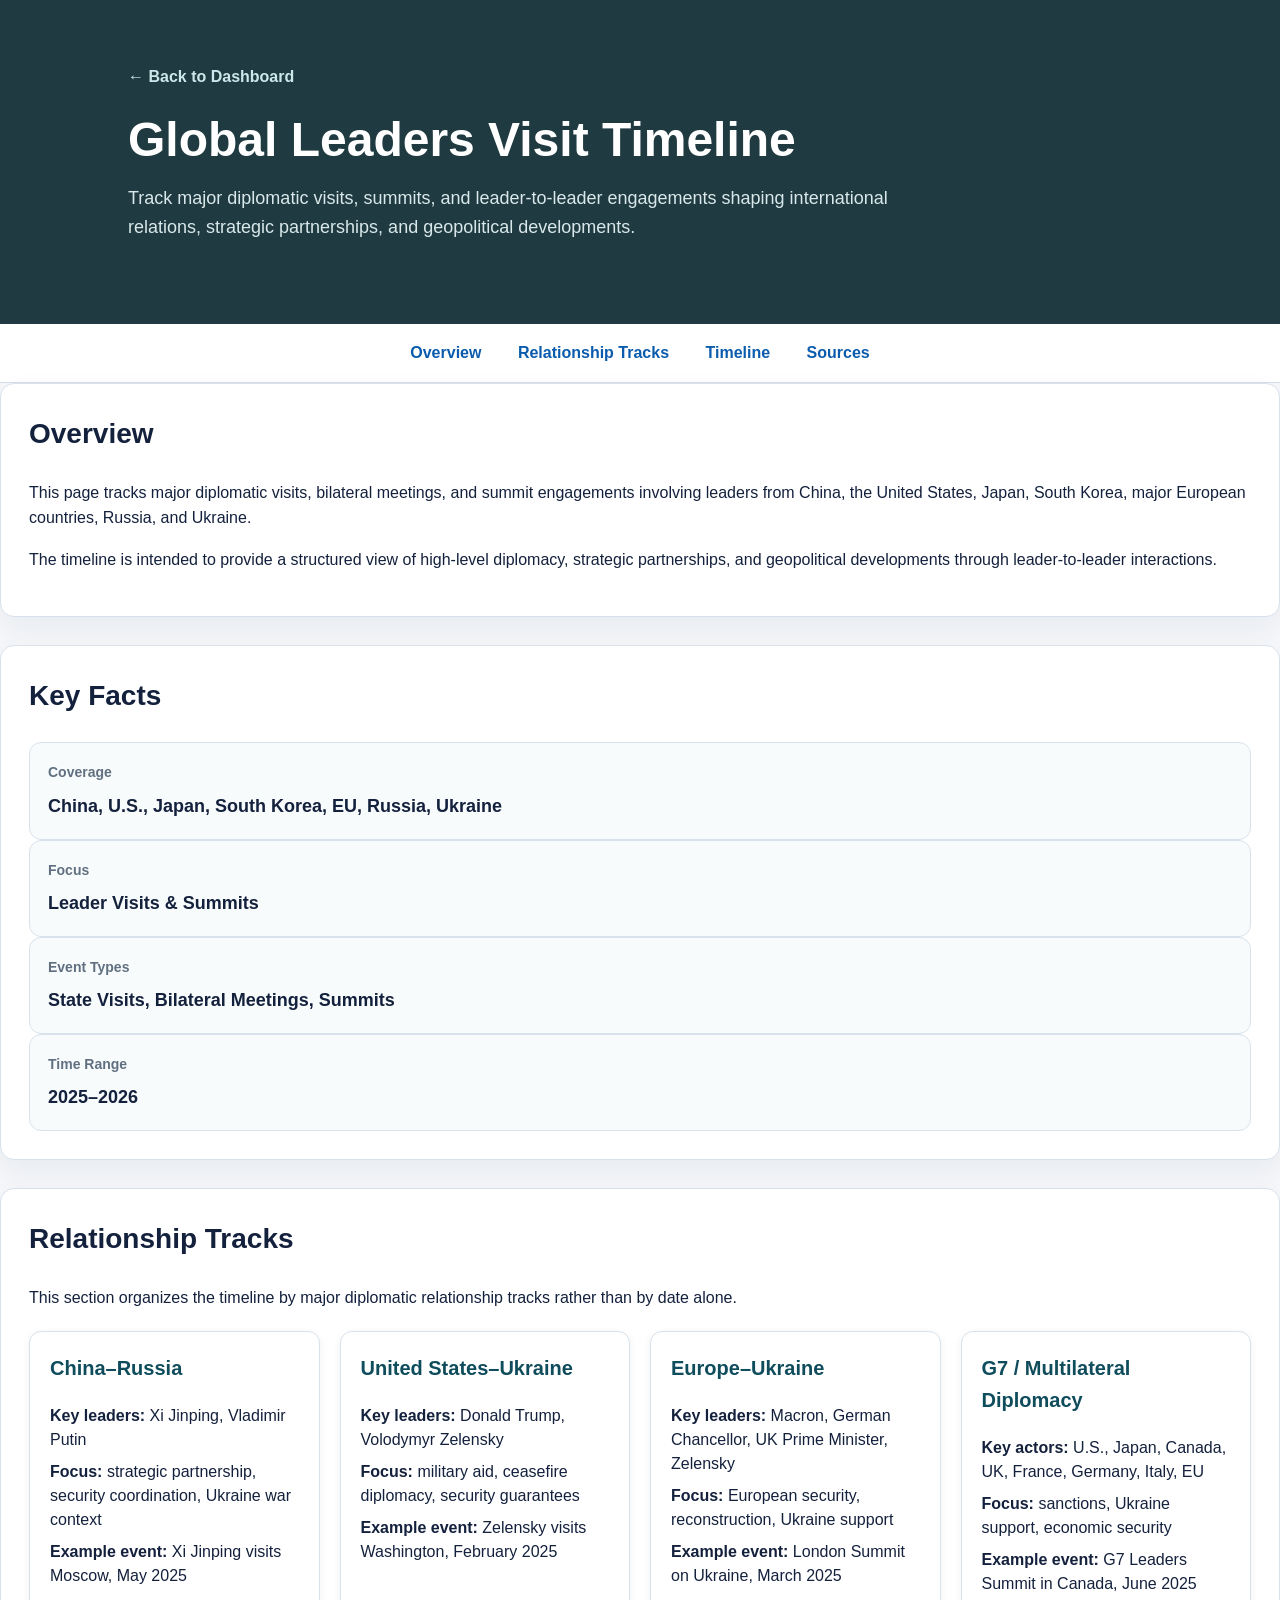
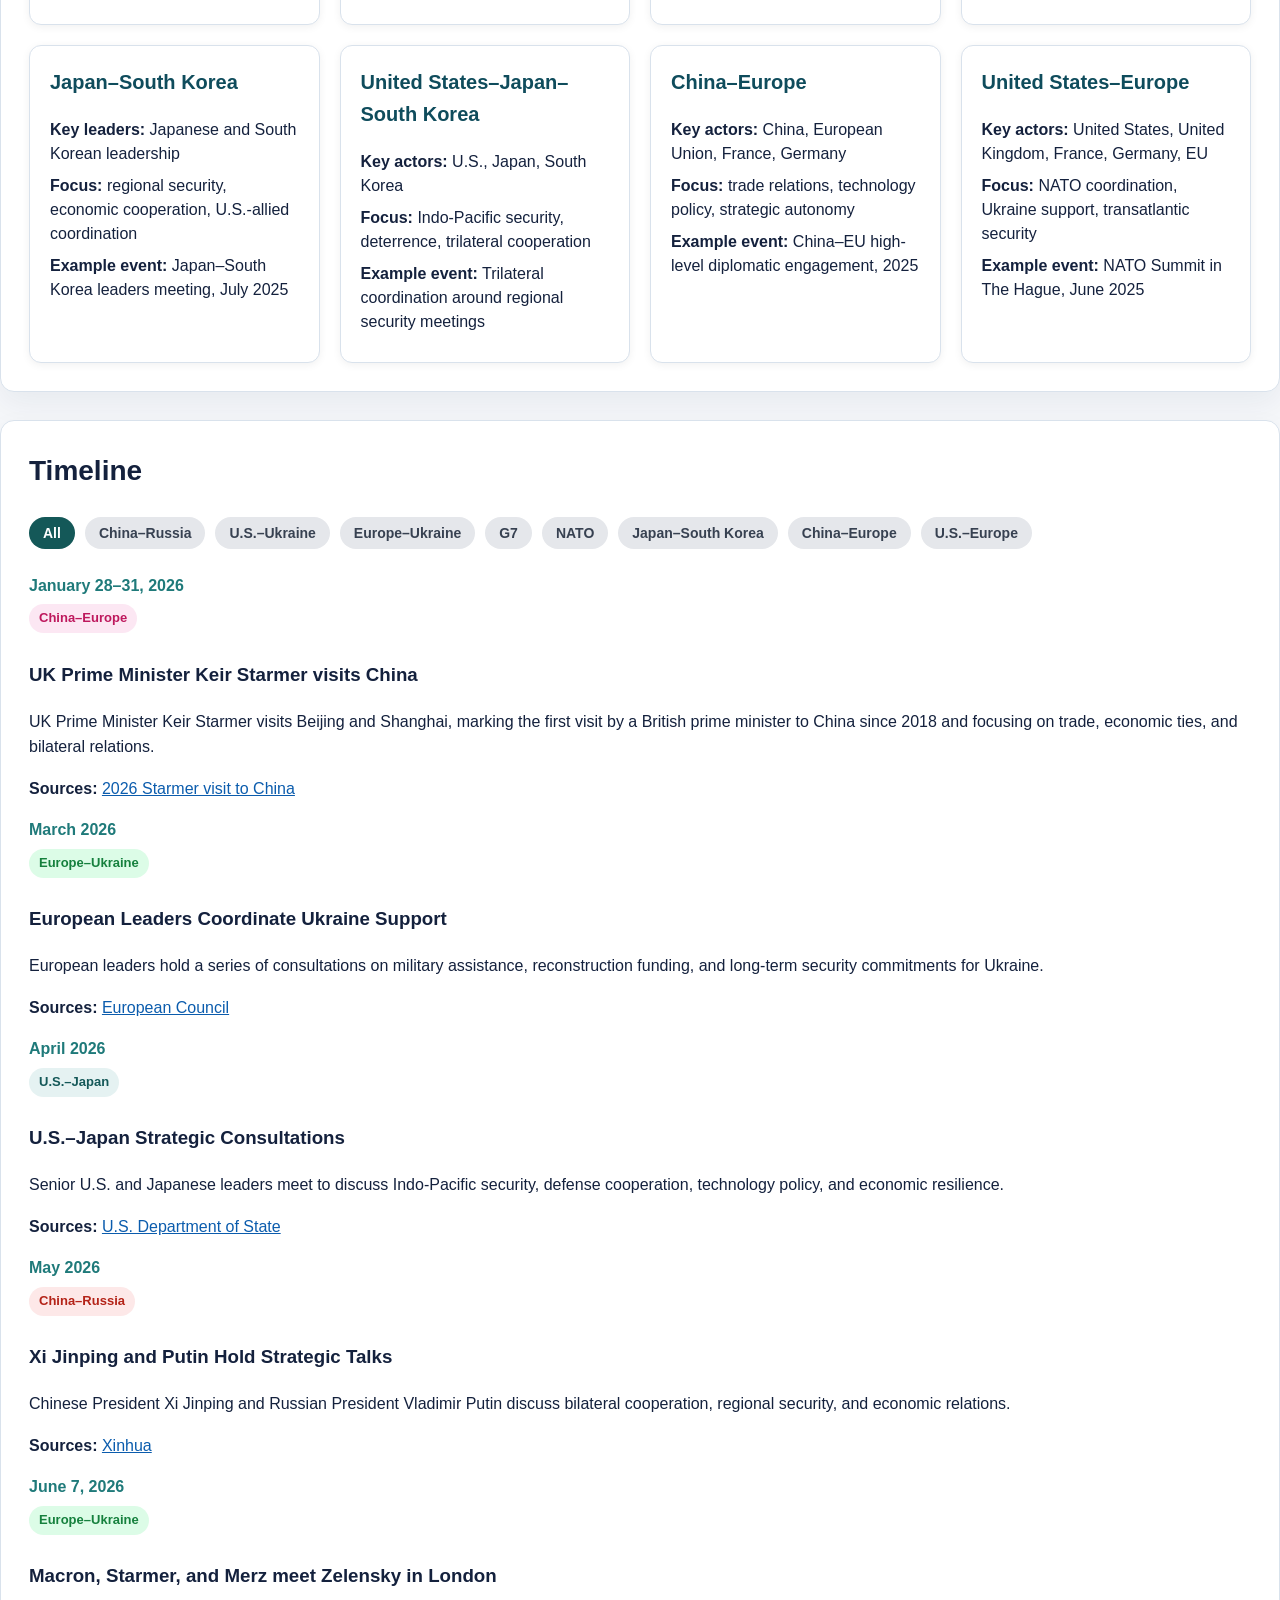
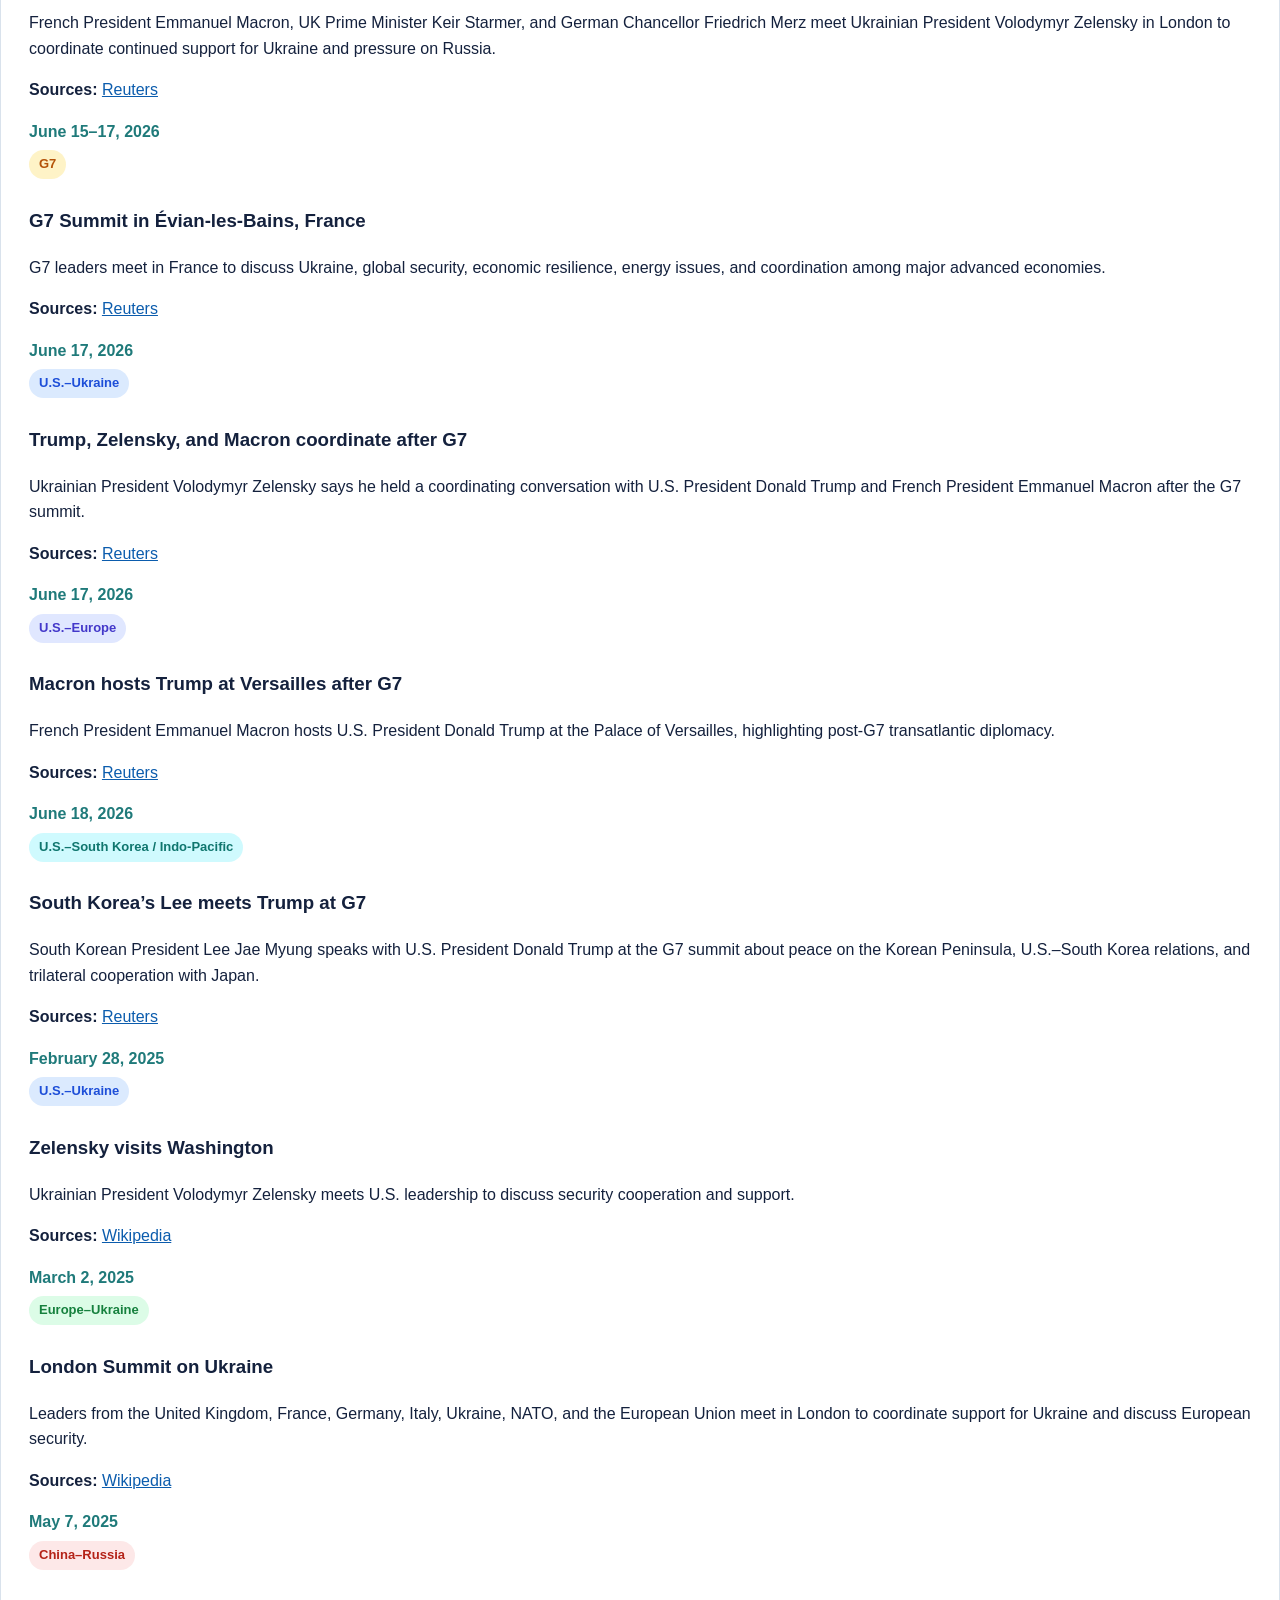
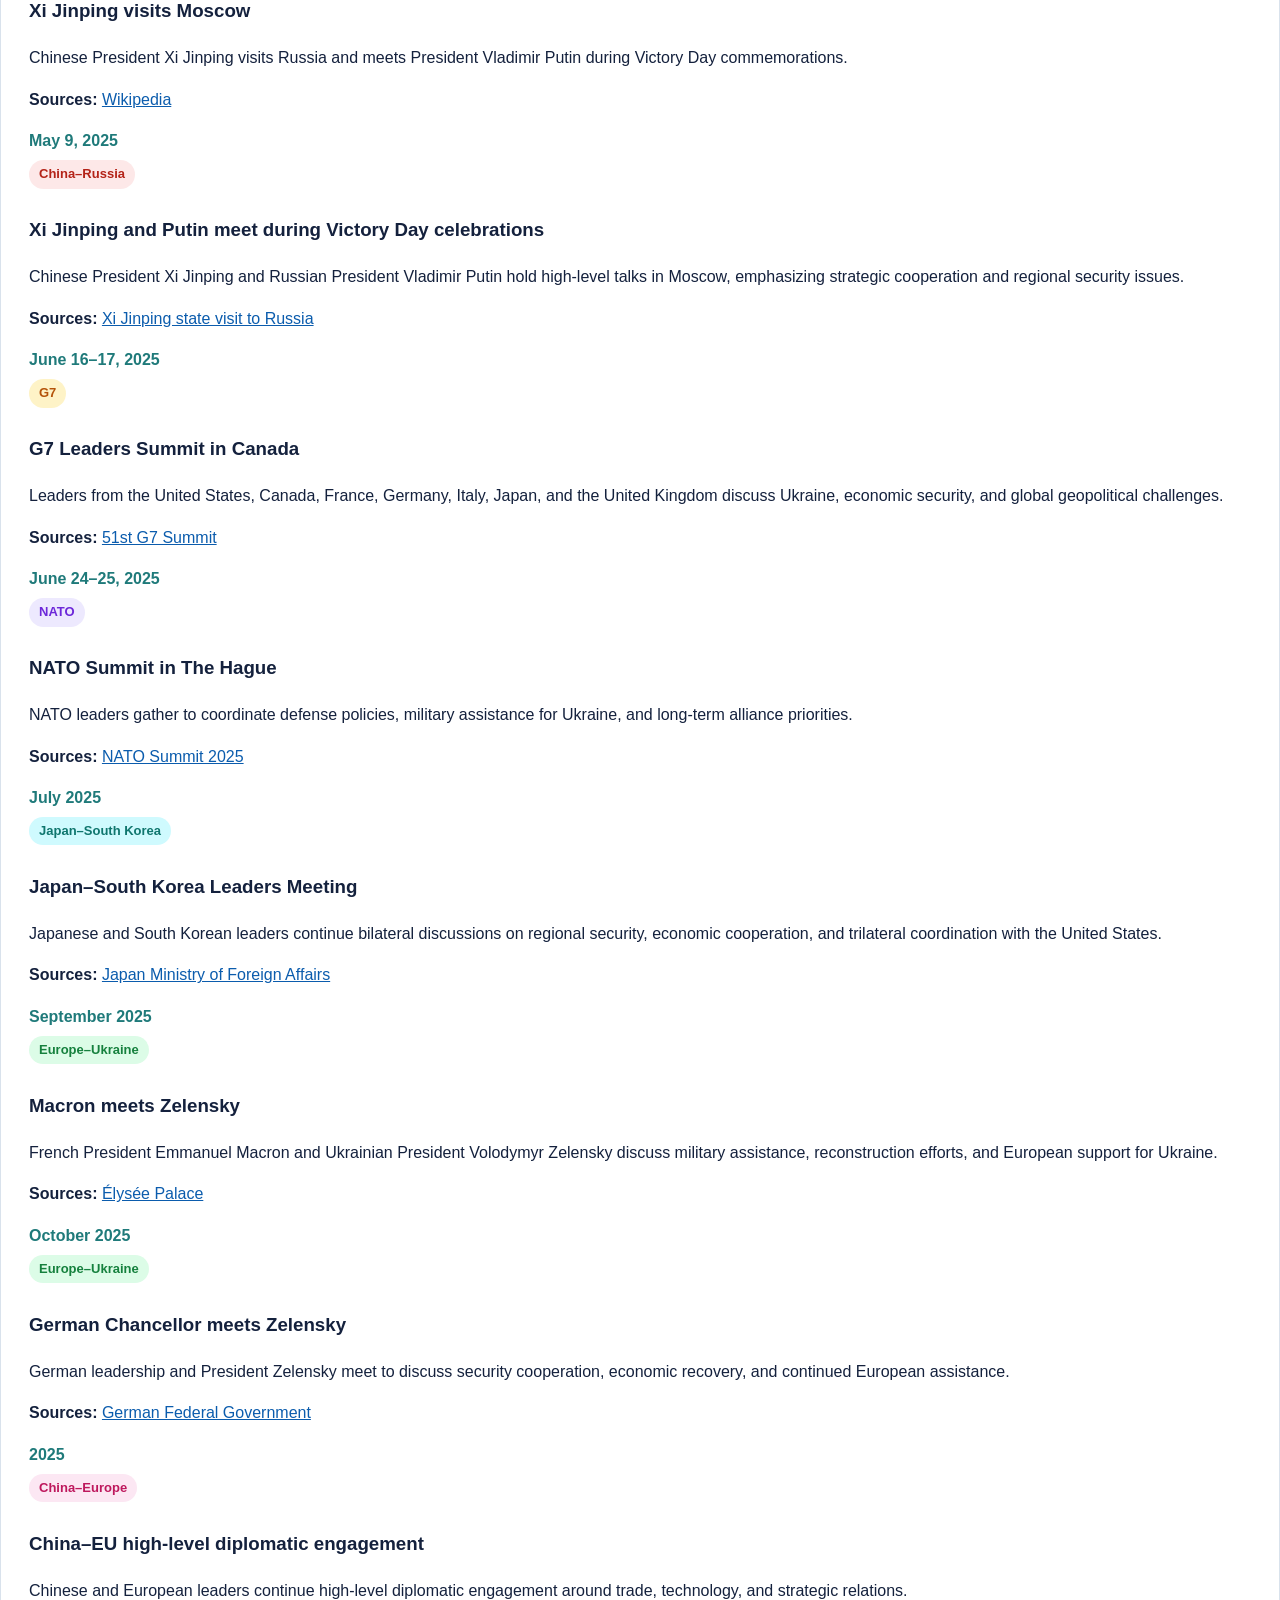
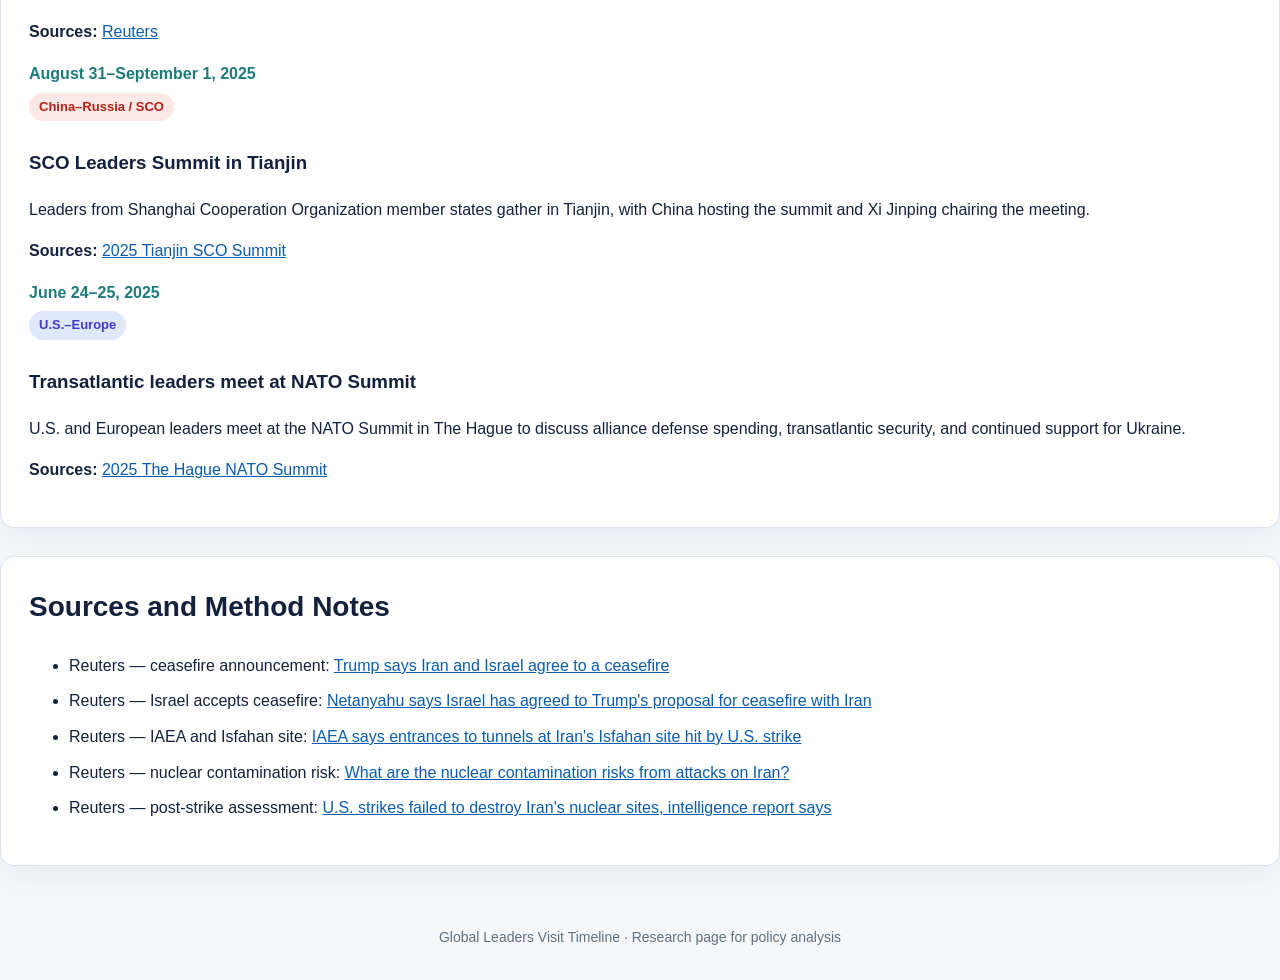
==== commit 5b0f8d5a: "Update leaders timeline content" ====
--- a/leaders-timeline.html
+++ b/leaders-timeline.html
@@ -39,6 +39,7 @@
 
     <nav class="page-nav">
   <a href="#overview">Overview</a>
+  <a href="#key-facts">Key Facts</a>
   <a href="#timeline">Timeline</a>
   <a href="#turning-points">Key Turning Points</a>
   <a href="#sources">Sources</a>
@@ -288,7 +289,7 @@
         </p>
     </section>
     
-    <section class="section">
+    <section id="key-facts" class="section">
         <h2>Key Facts</h2>
       
         <div class="fact-card">
@@ -379,17 +380,6 @@
         </div>
       </section>
       
-      <section id="turning-points" class="section">
-        <h2>Key Turning Points</h2>
-        <ol>
-          <li><strong>June 13:</strong> Israel’s opening strikes transform the shadow conflict into open war.</li>
-          <li><strong>June 22:</strong> U.S. strikes on Iranian nuclear sites raise the stakes dramatically.</li>
-          <li><strong>June 23:</strong> Iran’s strike on Al Udeid risks direct U.S.–Iran escalation.</li>
-          <li><strong>June 23–24:</strong> The ceasefire announcement and acceptance create the first diplomatic off-ramp.</li>
-          <li><strong>Post-strike assessments:</strong> Disputes over nuclear damage shape the longer-term policy debate.</li>
-        </ol>
-      </section>
-
     <section id="timeline" class="section">
       <h2>Timeline</h2>
       <div class="timeline-filters">
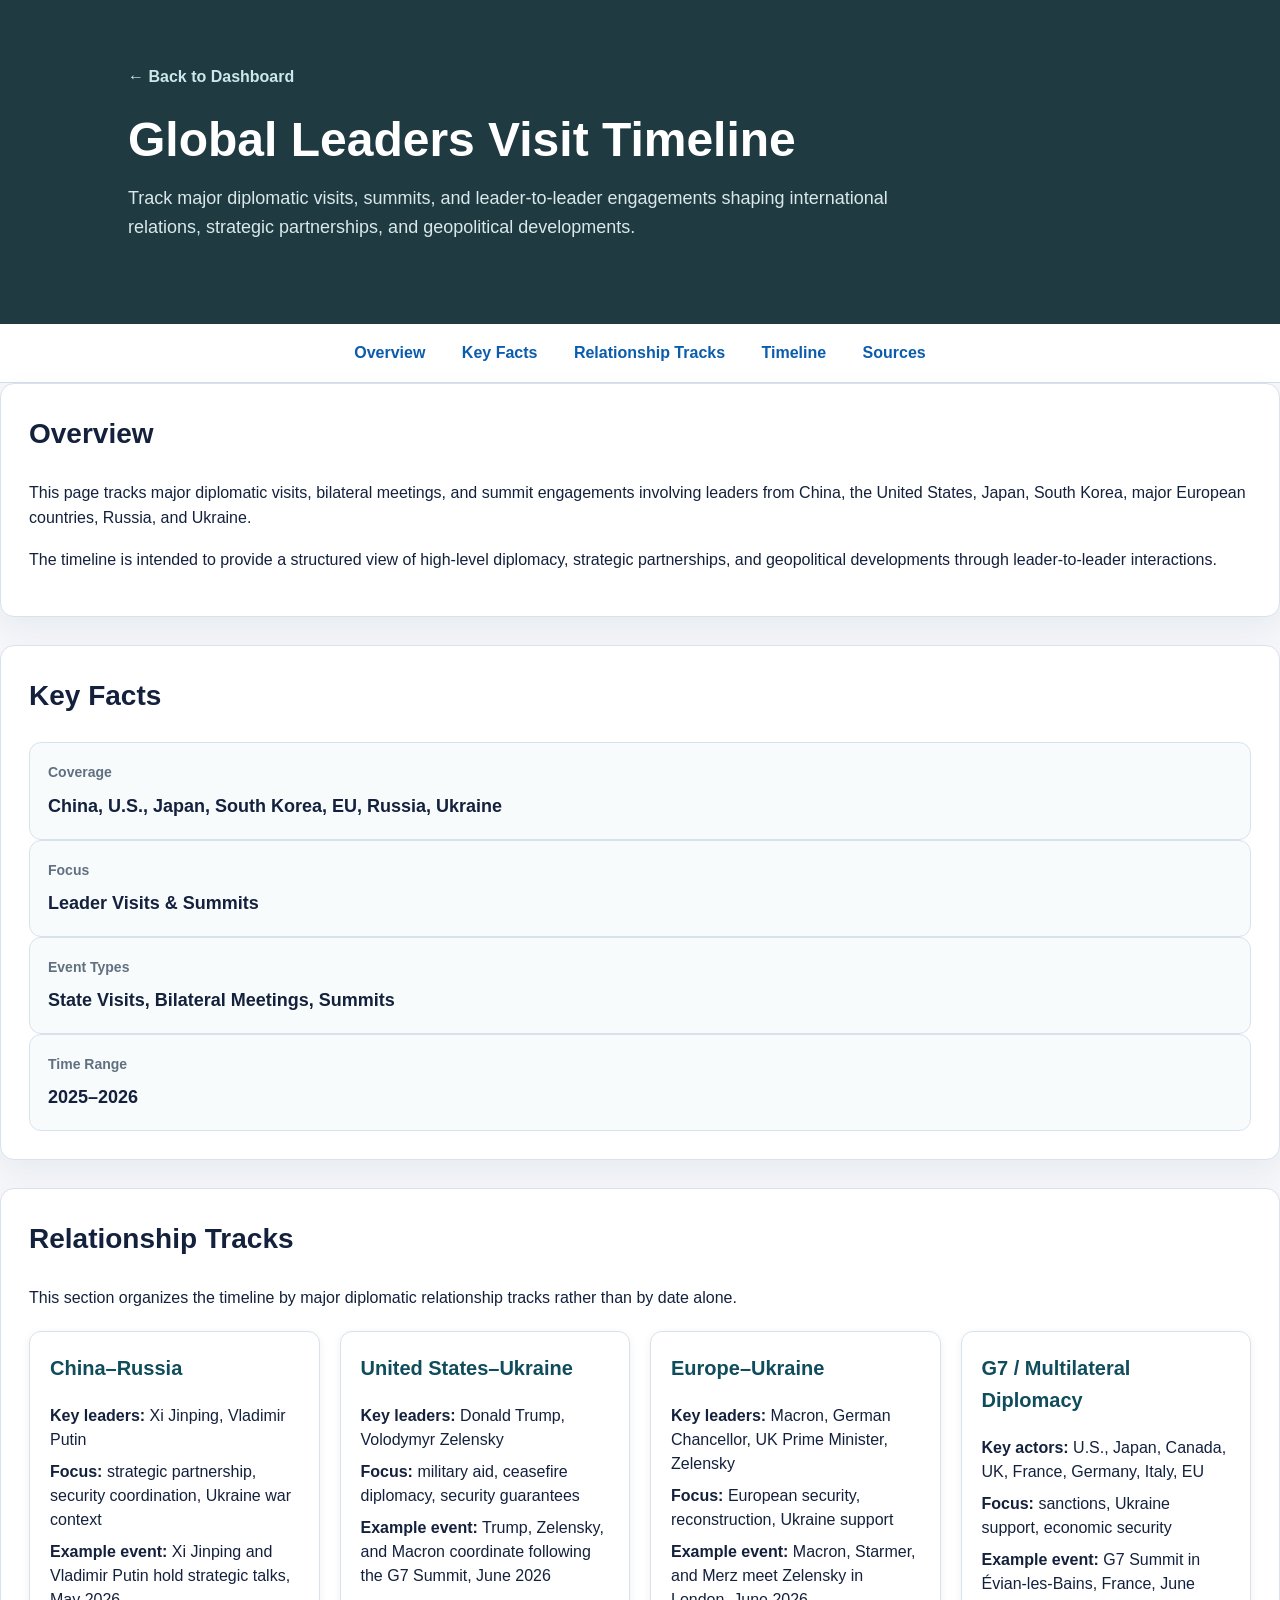
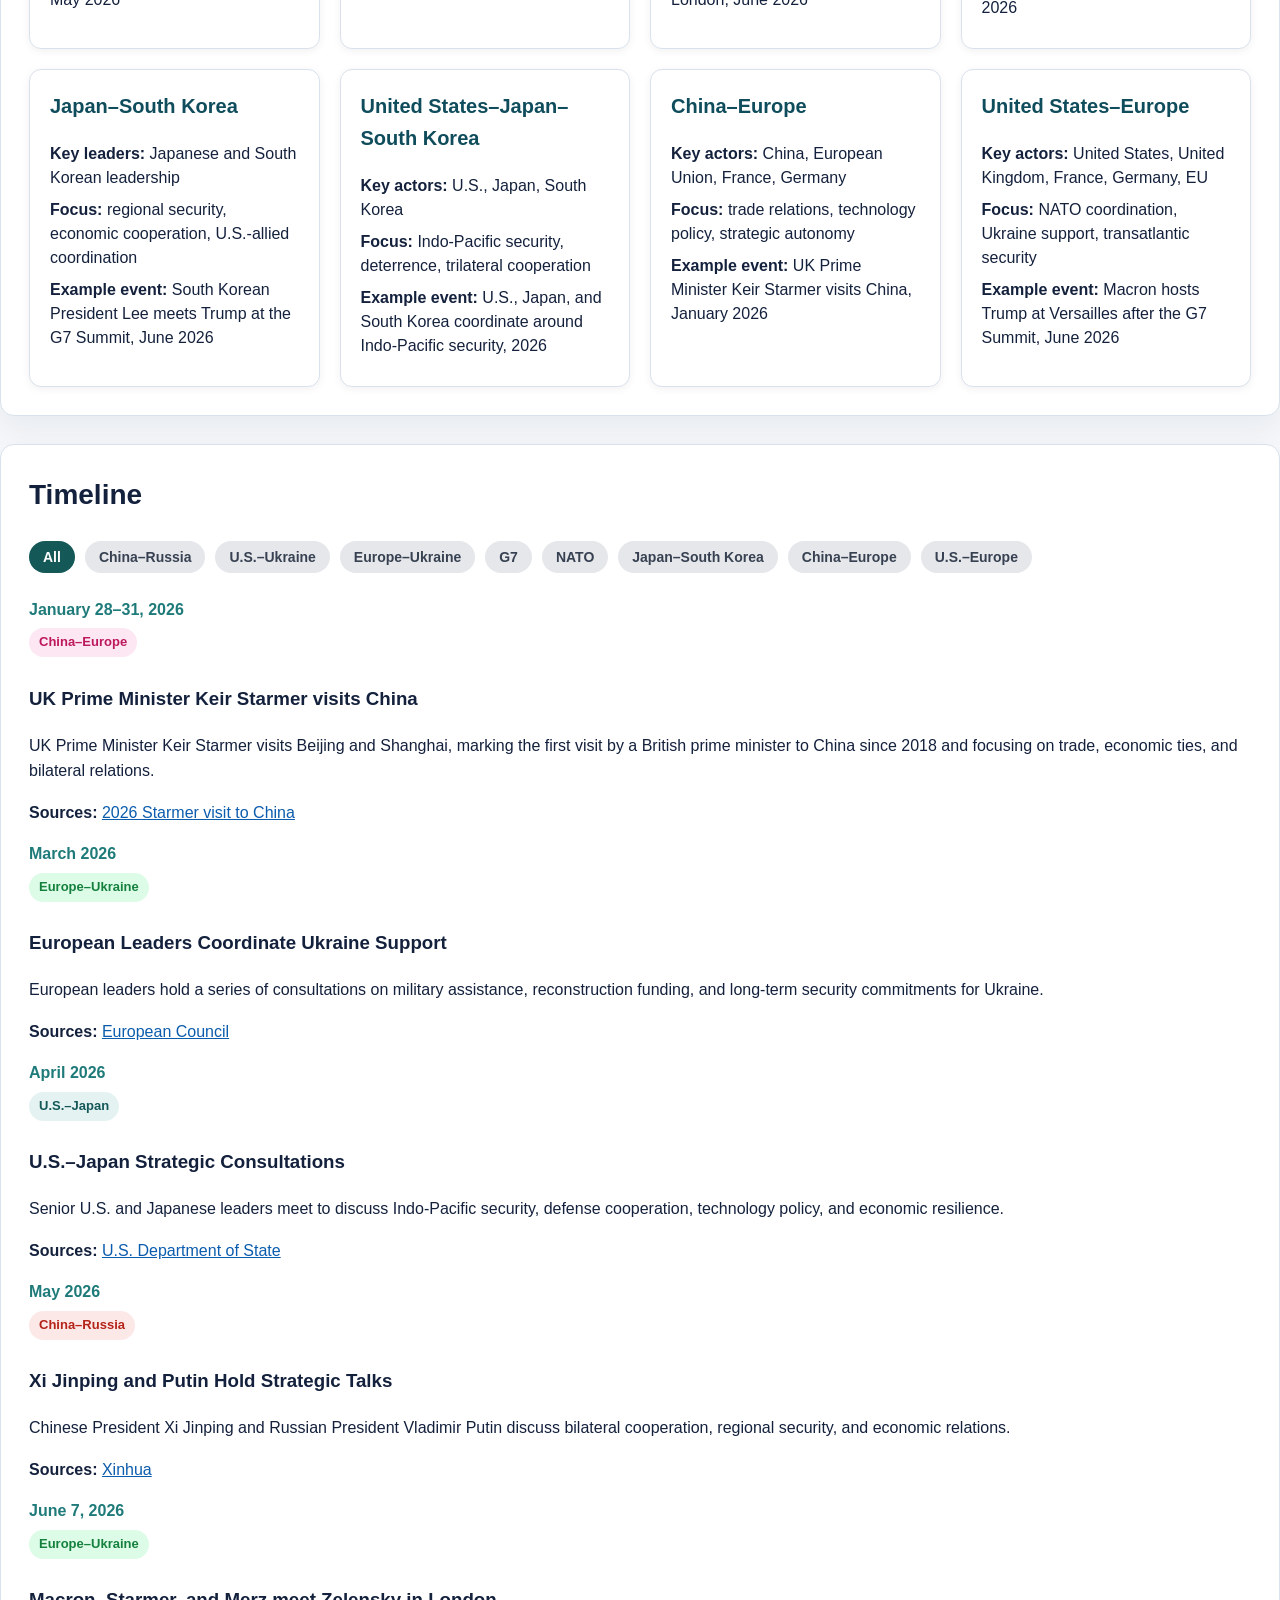
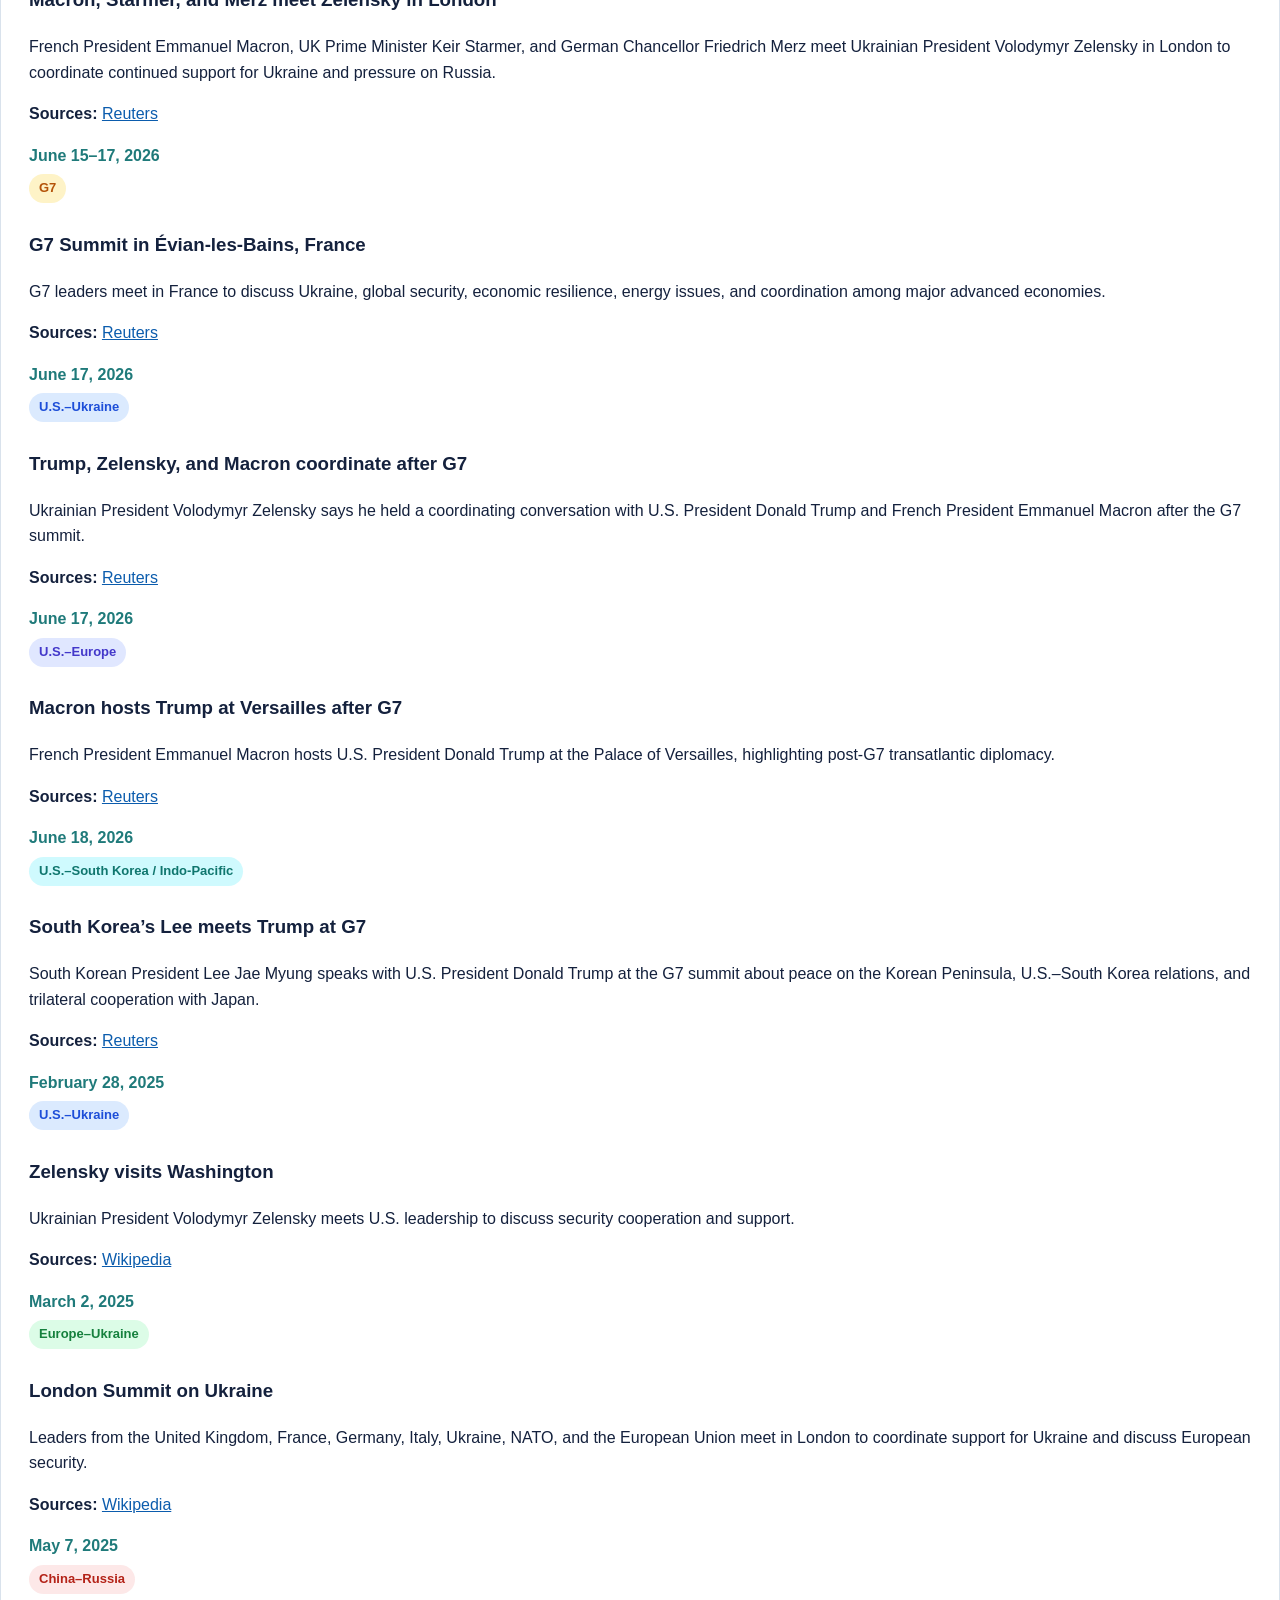
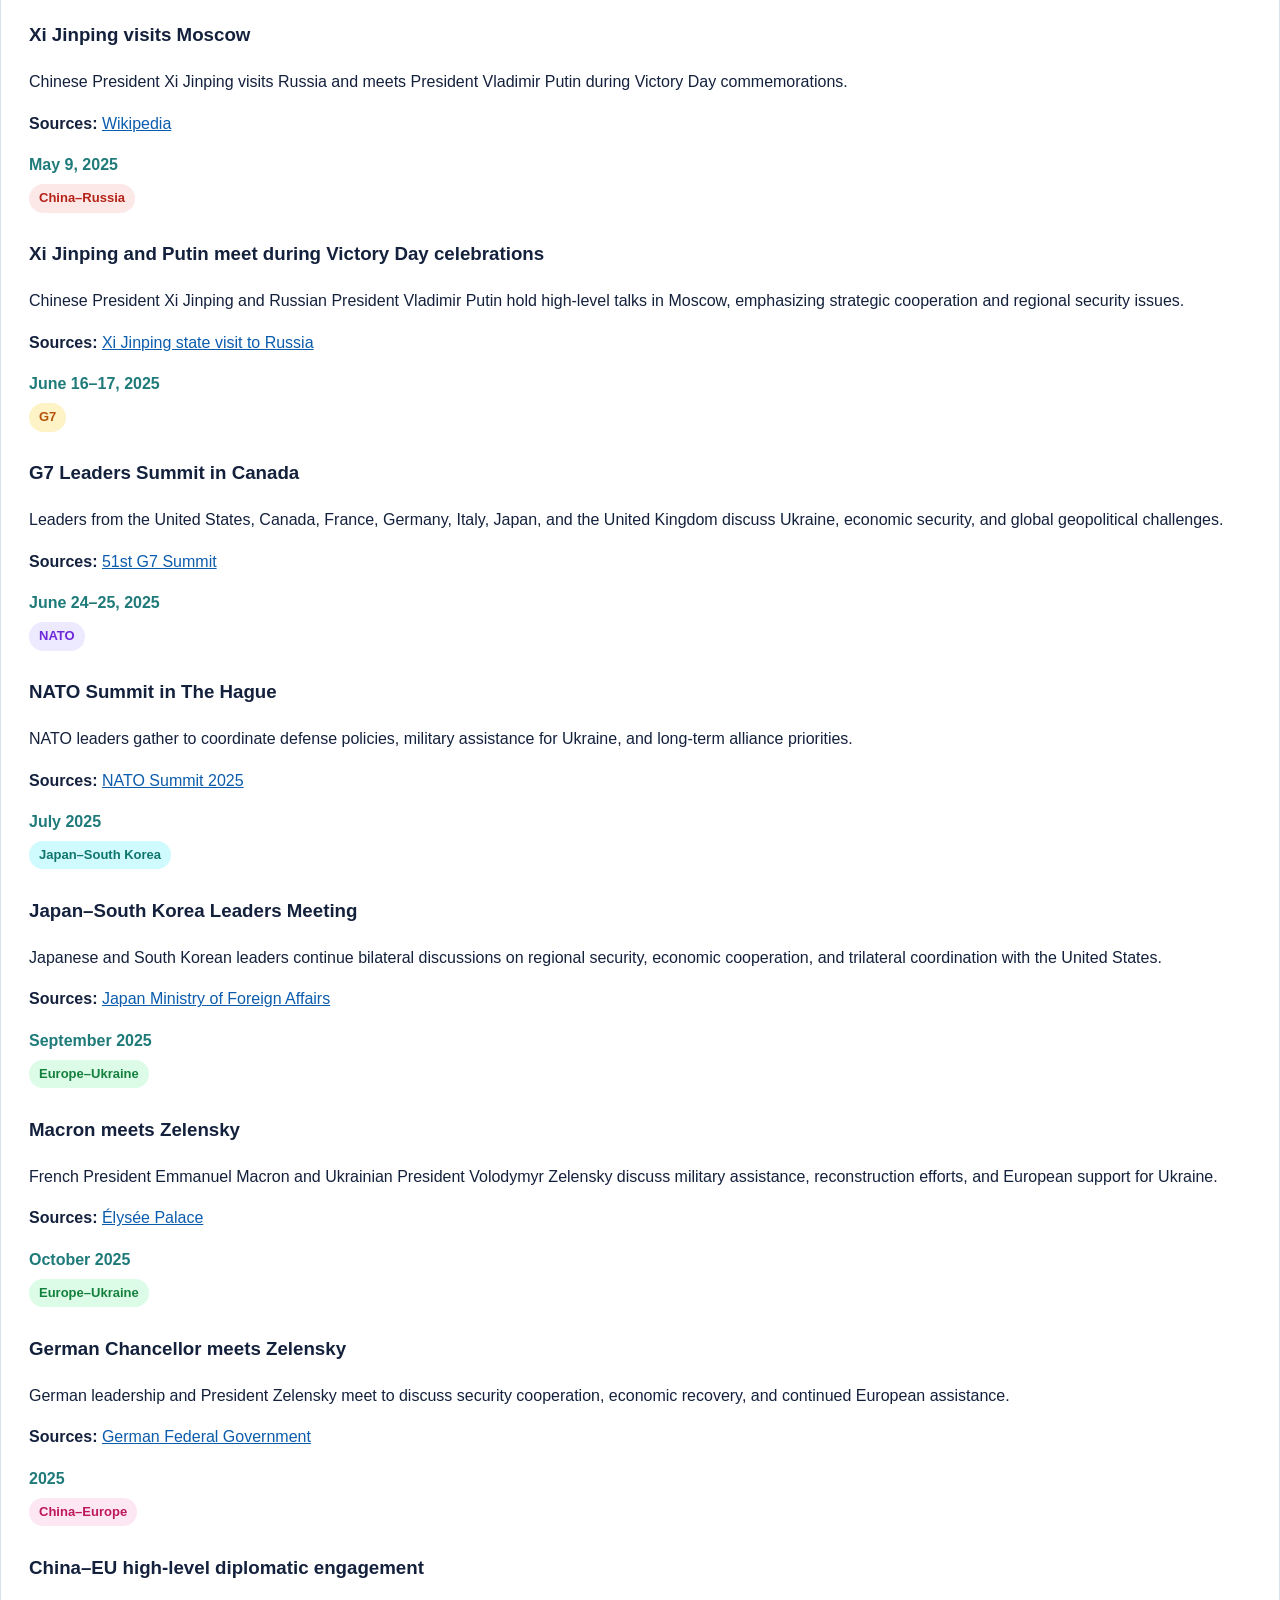
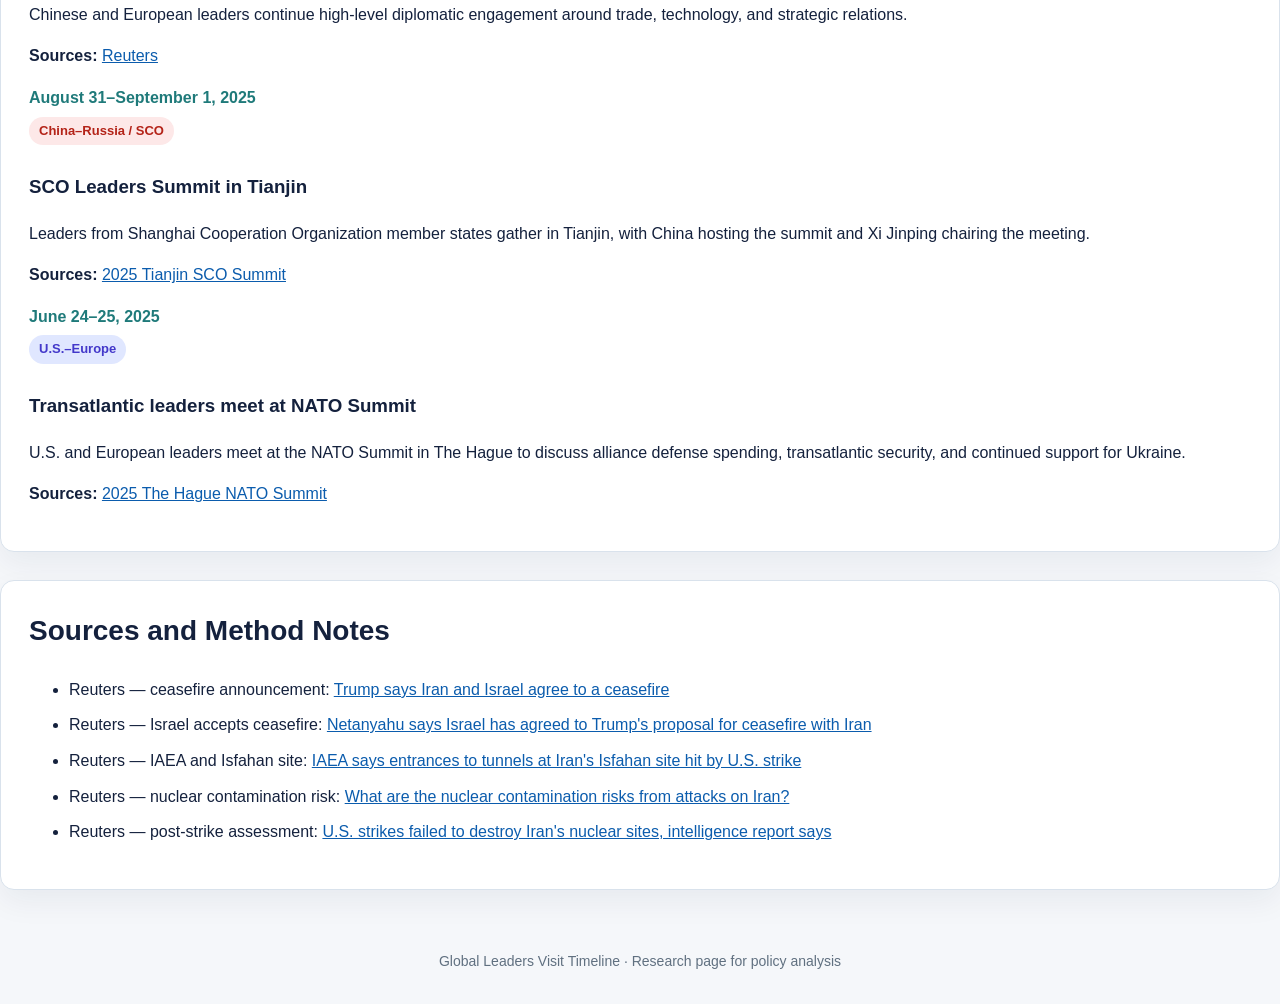
==== commit c3704877: "Update relationship track examples" ====
--- a/leaders-timeline.html
+++ b/leaders-timeline.html
@@ -272,6 +272,7 @@
 
   <nav class="page-nav">
     <a href="#overview">Overview</a>
+    <a href="#key-facts">Key Facts</a>
     <a href="#relationship-tracks">Relationship Tracks</a>
     <a href="#timeline">Timeline</a>
     <a href="#sources">Sources</a>
@@ -326,56 +327,56 @@
             <h3>China–Russia</h3>
             <p><strong>Key leaders:</strong> Xi Jinping, Vladimir Putin</p>
             <p><strong>Focus:</strong> strategic partnership, security coordination, Ukraine war context</p>
-            <p><strong>Example event:</strong> Xi Jinping visits Moscow, May 2025</p>
+            <p><strong>Example event:</strong> Xi Jinping and Vladimir Putin hold strategic talks, May 2026</p>
           </div>
       
           <div class="track-card">
             <h3>United States–Ukraine</h3>
             <p><strong>Key leaders:</strong> Donald Trump, Volodymyr Zelensky</p>
             <p><strong>Focus:</strong> military aid, ceasefire diplomacy, security guarantees</p>
-            <p><strong>Example event:</strong> Zelensky visits Washington, February 2025</p>
+            <p><strong>Example event:</strong> Trump, Zelensky, and Macron coordinate following the G7 Summit, June 2026</p>
           </div>
       
           <div class="track-card">
             <h3>Europe–Ukraine</h3>
             <p><strong>Key leaders:</strong> Macron, German Chancellor, UK Prime Minister, Zelensky</p>
             <p><strong>Focus:</strong> European security, reconstruction, Ukraine support</p>
-            <p><strong>Example event:</strong> London Summit on Ukraine, March 2025</p>
+            <p><strong>Example event:</strong> Macron, Starmer, and Merz meet Zelensky in London, June 2026</p>
           </div>
       
           <div class="track-card">
             <h3>G7 / Multilateral Diplomacy</h3>
             <p><strong>Key actors:</strong> U.S., Japan, Canada, UK, France, Germany, Italy, EU</p>
             <p><strong>Focus:</strong> sanctions, Ukraine support, economic security</p>
-            <p><strong>Example event:</strong> G7 Leaders Summit in Canada, June 2025</p>
+            <p><strong>Example event:</strong> G7 Summit in Évian-les-Bains, France, June 2026</p>
           </div>
       
           <div class="track-card">
             <h3>Japan–South Korea</h3>
             <p><strong>Key leaders:</strong> Japanese and South Korean leadership</p>
             <p><strong>Focus:</strong> regional security, economic cooperation, U.S.-allied coordination</p>
-            <p><strong>Example event:</strong> Japan–South Korea leaders meeting, July 2025</p>
+            <p><strong>Example event:</strong> South Korean President Lee meets Trump at the G7 Summit, June 2026</p>
           </div>
       
           <div class="track-card">
             <h3>United States–Japan–South Korea</h3>
             <p><strong>Key actors:</strong> U.S., Japan, South Korea</p>
             <p><strong>Focus:</strong> Indo-Pacific security, deterrence, trilateral cooperation</p>
-            <p><strong>Example event:</strong> Trilateral coordination around regional security meetings</p>
+            <p><strong>Example event:</strong> U.S., Japan, and South Korea coordinate around Indo-Pacific security, 2026</p>
           </div>
 
           <div class="track-card">
             <h3>China–Europe</h3>
             <p><strong>Key actors:</strong> China, European Union, France, Germany</p>
             <p><strong>Focus:</strong> trade relations, technology policy, strategic autonomy</p>
-            <p><strong>Example event:</strong> China–EU high-level diplomatic engagement, 2025</p>
+            <p><strong>Example event:</strong> UK Prime Minister Keir Starmer visits China, January 2026</p>
           </div>
 
           <div class="track-card">
             <h3>United States–Europe</h3>
             <p><strong>Key actors:</strong> United States, United Kingdom, France, Germany, EU</p>
             <p><strong>Focus:</strong> NATO coordination, Ukraine support, transatlantic security</p>
-            <p><strong>Example event:</strong> NATO Summit in The Hague, June 2025</p>
+            <p><strong>Example event:</strong> Macron hosts Trump at Versailles after the G7 Summit, June 2026</p>
           </div>
         </div>
       </section>
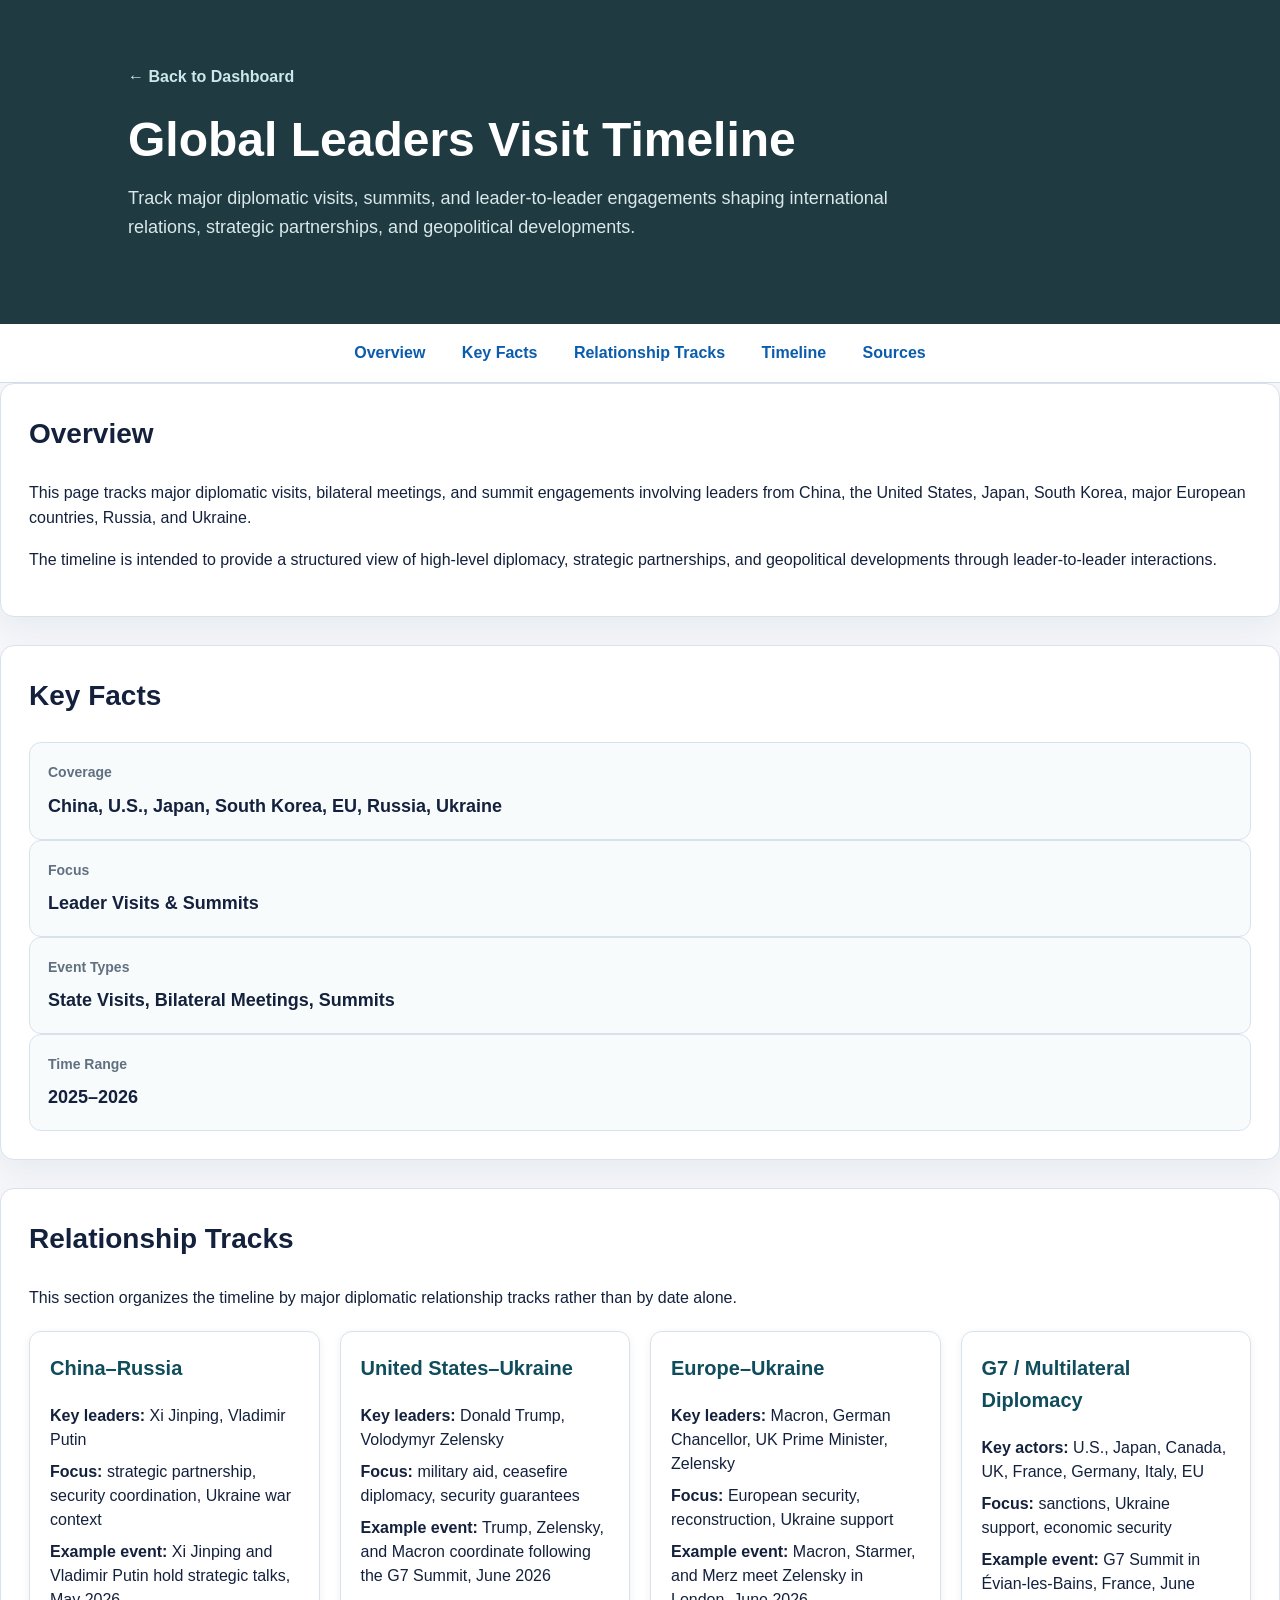
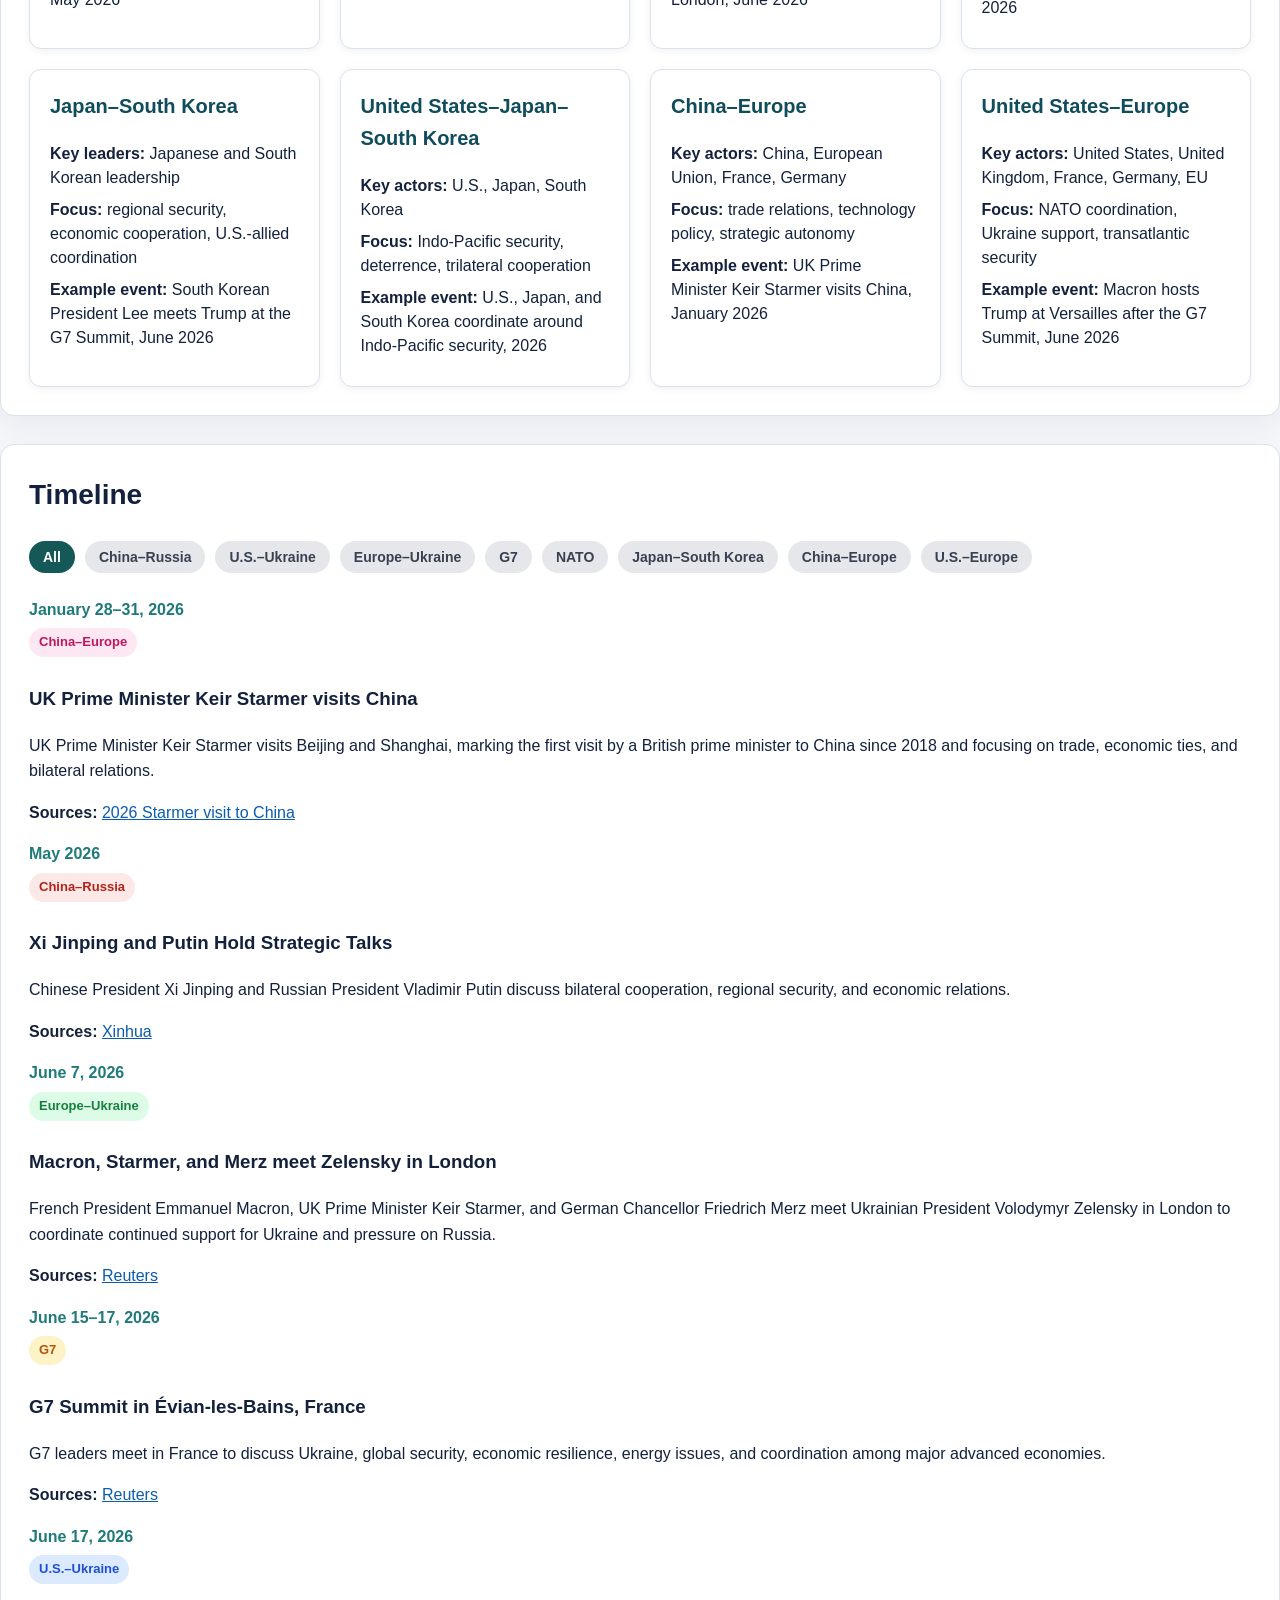
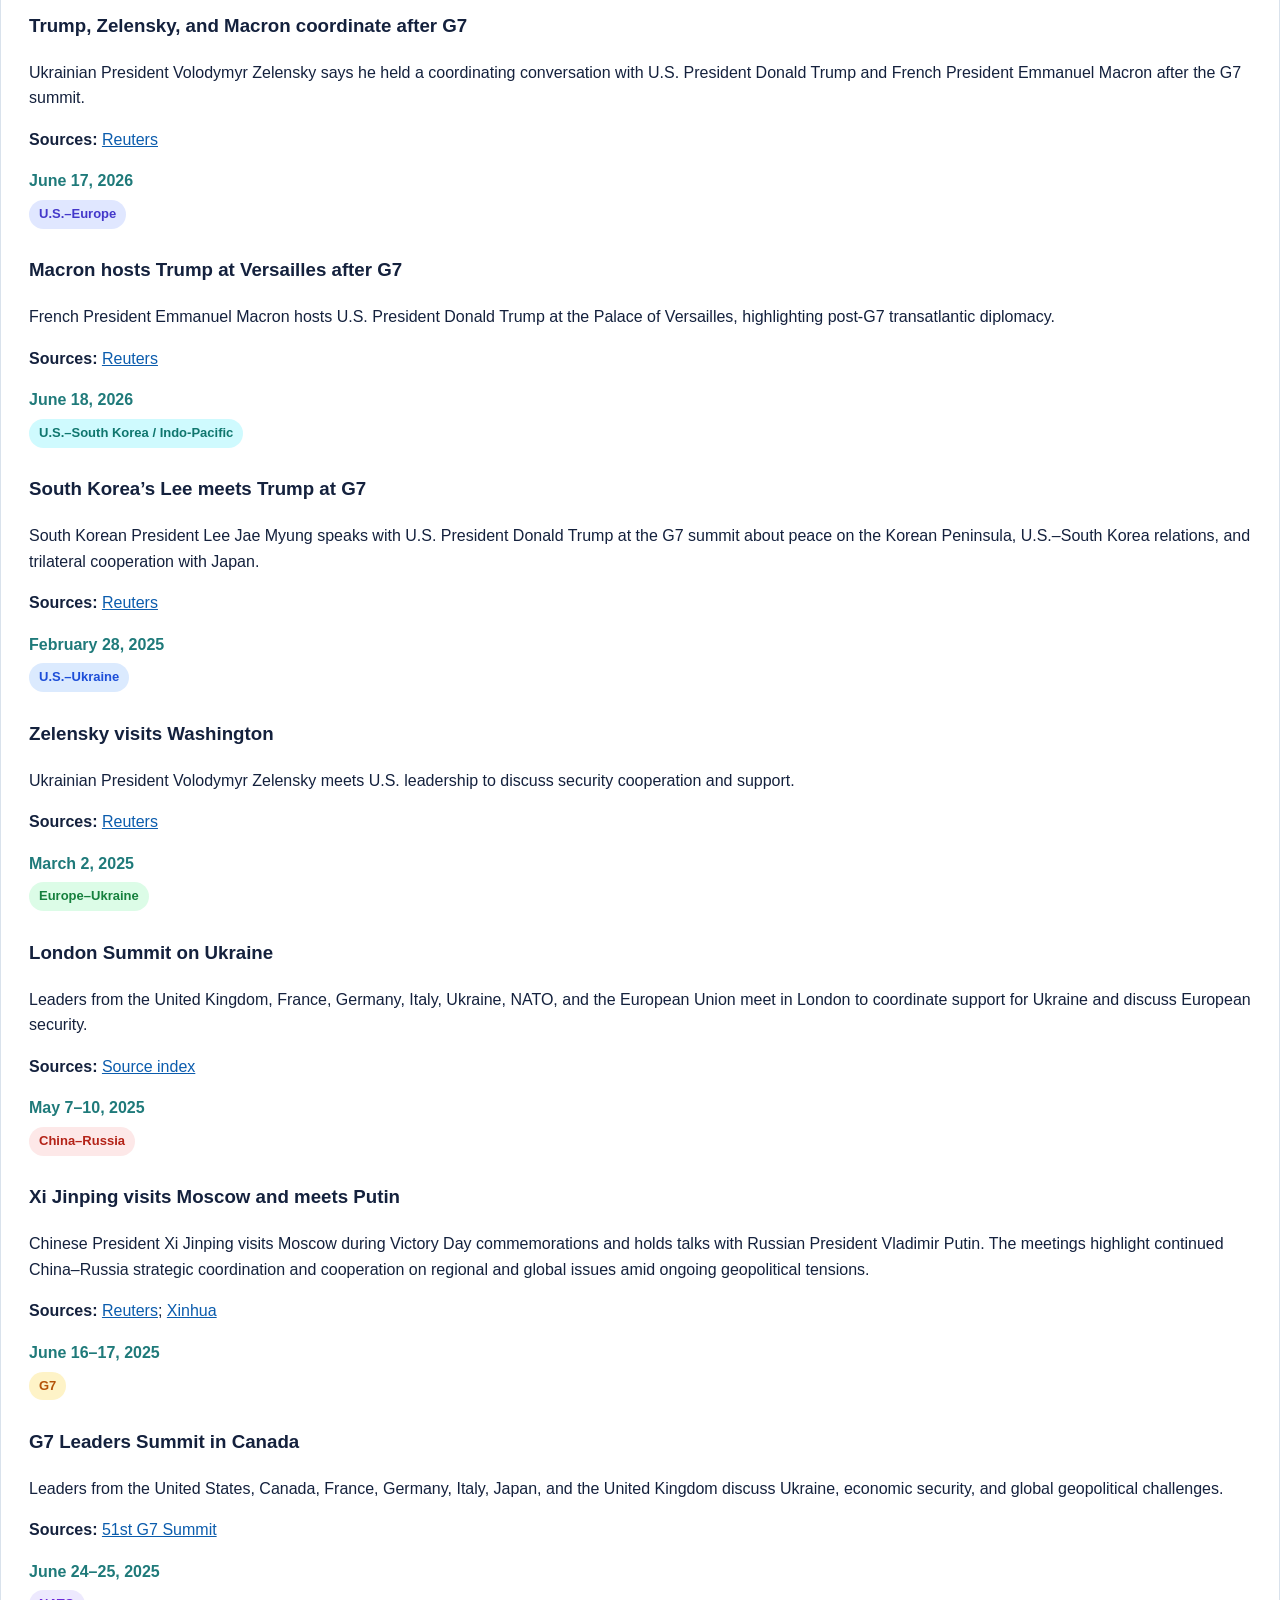
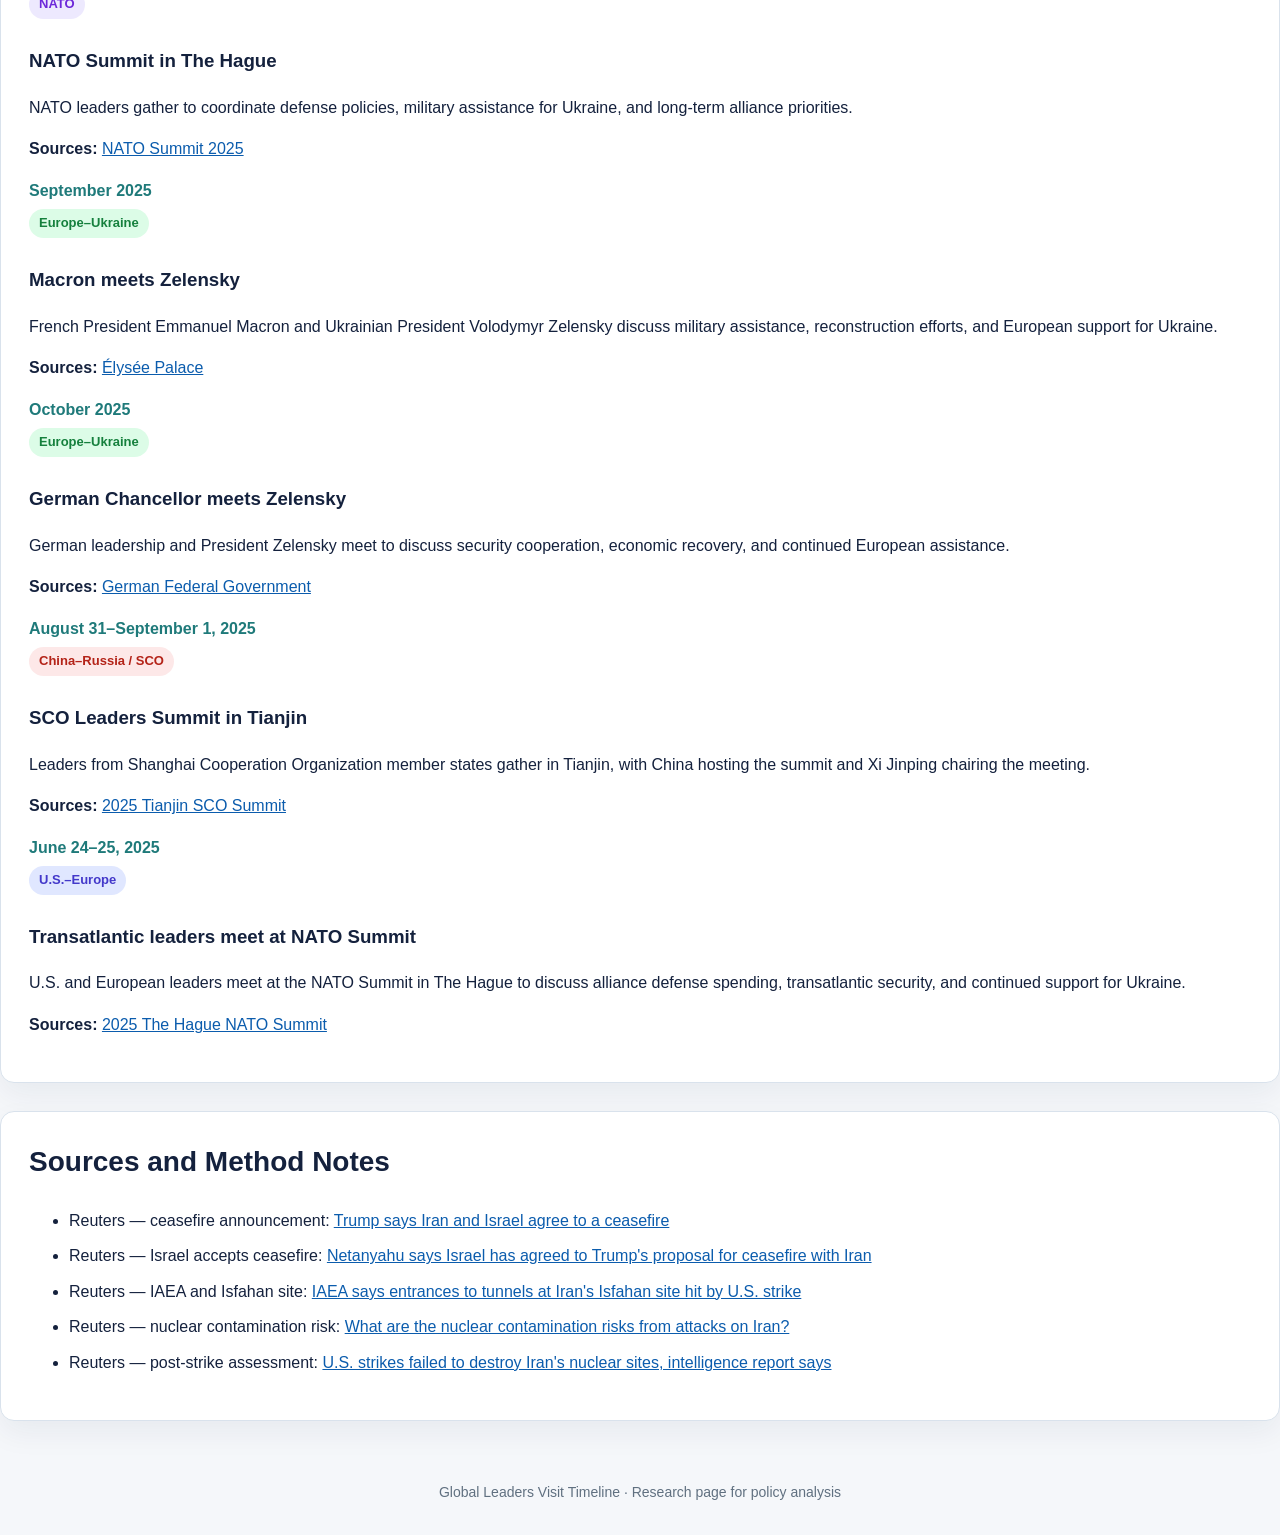
==== commit ed4bb8e7: "Refine leaders timeline entries" ====
--- a/leaders-timeline.html
+++ b/leaders-timeline.html
@@ -407,38 +407,6 @@
       </p>
     </div>
 
-    <div class="timeline-item" data-track="europe-ukraine">
-      <div class="date">March 2026</div>
-      <span class="tag europe-ukraine">Europe–Ukraine</span>
-      <h3>European Leaders Coordinate Ukraine Support</h3>
-      <p>
-          European leaders hold a series of consultations on military assistance,
-          reconstruction funding, and long-term security commitments for Ukraine.
-      </p>
-      <p class="source">
-          <strong>Sources:</strong>
-          <a href="https://www.consilium.europa.eu/" target="_blank" rel="noopener noreferrer">
-              European Council
-          </a>
-      </p>
-  </div>
-
-  <div class="timeline-item" data-track="us-japan">
-    <div class="date">April 2026</div>
-    <span class="tag us-japan">U.S.–Japan</span>
-    <h3>U.S.–Japan Strategic Consultations</h3>
-    <p>
-        Senior U.S. and Japanese leaders meet to discuss Indo-Pacific security,
-        defense cooperation, technology policy, and economic resilience.
-    </p>
-    <p class="source">
-        <strong>Sources:</strong>
-        <a href="https://www.state.gov/" target="_blank" rel="noopener noreferrer">
-            U.S. Department of State
-        </a>
-    </p>
-</div>
-
 <div class="timeline-item" data-track="china-russia">
   <div class="date">May 2026</div>
   <span class="tag china-russia">China–Russia</span>
@@ -528,7 +496,7 @@
         </p>
         <p class="source">
           <strong>Sources:</strong>
-          <a href="https://en.wikipedia.org/wiki/2025_Trump%E2%80%93Zelenskyy_Oval_Office_meeting" target="_blank" rel="noopener noreferrer">Wikipedia</a>
+          <a href="https://www.reuters.com/world/trump-zelenskiy-did-not-sign-minerals-deal-white-house-says-2025-02-28/" target="_blank" rel="noopener noreferrer">Reuters</a>
         </p>
       </div>
 
@@ -541,35 +509,23 @@
         </p>
         <p class="source">
           <strong>Sources:</strong>
-          <a href="https://en.wikipedia.org/wiki/2025_London_Summit_on_Ukraine" target="_blank" rel="noopener noreferrer">Wikipedia</a>
+          <a href="https://en.wikipedia.org/wiki/2025_London_Summit_on_Ukraine" target="_blank" rel="noopener noreferrer">Source index</a>
         </p>
     </div>
 
     <div class="timeline-item" data-track="china-russia">
-        <div class="date">May 7, 2025</div>
-        <span class="tag china-russia">China–Russia</span>
-        <h3>Xi Jinping visits Moscow</h3>
-        <p>
-          Chinese President Xi Jinping visits Russia and meets President Vladimir Putin during Victory Day commemorations.
-        </p>
-        <p class="source">
-          <strong>Sources:</strong>
-          <a href="https://en.wikipedia.org/wiki/2025_state_visit_by_Xi_Jinping_to_Russia" target="_blank" rel="noopener noreferrer">Wikipedia</a>
-        </p>
-    </div>
-    
-    <div class="timeline-item" data-track="china-russia">
-        <div class="date">May 9, 2025</div>
-        <span class="tag china-russia">China–Russia</span>
-        <h3>Xi Jinping and Putin meet during Victory Day celebrations</h3>
-        <p>
-            Chinese President Xi Jinping and Russian President Vladimir Putin hold high-level talks in Moscow, emphasizing strategic cooperation and regional security issues.
-        </p>
-        <p class="source">
-          <strong>Sources:</strong>
-          <a href="https://en.wikipedia.org/wiki/2025_state_visit_by_Xi_Jinping_to_Russia" target="_blank" rel="noopener noreferrer">Xi Jinping state visit to Russia</a>
-        </p>
-    </div>
+      <div class="date">May 7–10, 2025</div>
+      <span class="tag china-russia">China–Russia</span>
+      <h3>Xi Jinping visits Moscow and meets Putin</h3>
+      <p>
+          Chinese President Xi Jinping visits Moscow during Victory Day commemorations and holds talks with Russian President Vladimir Putin. The meetings highlight continued China–Russia strategic coordination and cooperation on regional and global issues amid ongoing geopolitical tensions.
+      </p>
+      <p class="source">
+        <strong>Sources:</strong>
+        <a href="https://www.reuters.com/" target="_blank" rel="noopener noreferrer">Reuters</a>;
+        <a href="https://www.xinhuanet.com/" target="_blank" rel="noopener noreferrer">Xinhua</a>
+      </p>
+  </div>  
     
     <div class="timeline-item" data-track="g7">
         <div class="date">June 16–17, 2025</div>
@@ -597,19 +553,6 @@
         </p>
     </div>
     
-    <div class="timeline-item" data-track="japan-korea">
-        <div class="date">July 2025</div>
-        <span class="tag japan-korea">Japan–South Korea</span>
-        <h3>Japan–South Korea Leaders Meeting</h3>
-        <p>
-            Japanese and South Korean leaders continue bilateral discussions on regional security, economic cooperation, and trilateral coordination with the United States.
-        </p>
-        <p class="source">
-          <strong>Sources:</strong>
-          <a href="https://www.mofa.go.jp/" target="_blank" rel="noopener noreferrer">Japan Ministry of Foreign Affairs</a>
-        </p>
-    </div>
-    
     <div class="timeline-item" data-track="europe-ukraine">
         <div class="date">September 2025</div>
         <span class="tag europe-ukraine">Europe–Ukraine</span>
@@ -634,19 +577,6 @@
           <strong>Sources:</strong>
           <a href="https://www.bundesregierung.de/breg-en" target="_blank" rel="noopener noreferrer">German Federal Government</a>
         </p>
-    </div>
-
-    <div class="timeline-item" data-track="china-europe">
-      <div class="date">2025</div>
-      <span class="tag china-europe">China–Europe</span>
-      <h3>China–EU high-level diplomatic engagement</h3>
-      <p>
-        Chinese and European leaders continue high-level diplomatic engagement around trade, technology, and strategic relations.
-      </p>
-      <p class="source">
-        <strong>Sources:</strong>
-        <a href="https://www.reuters.com/world/china/" target="_blank" rel="noopener noreferrer">Reuters</a>
-      </p>
     </div>
     
     <div class="timeline-item" data-track="china-russia">
